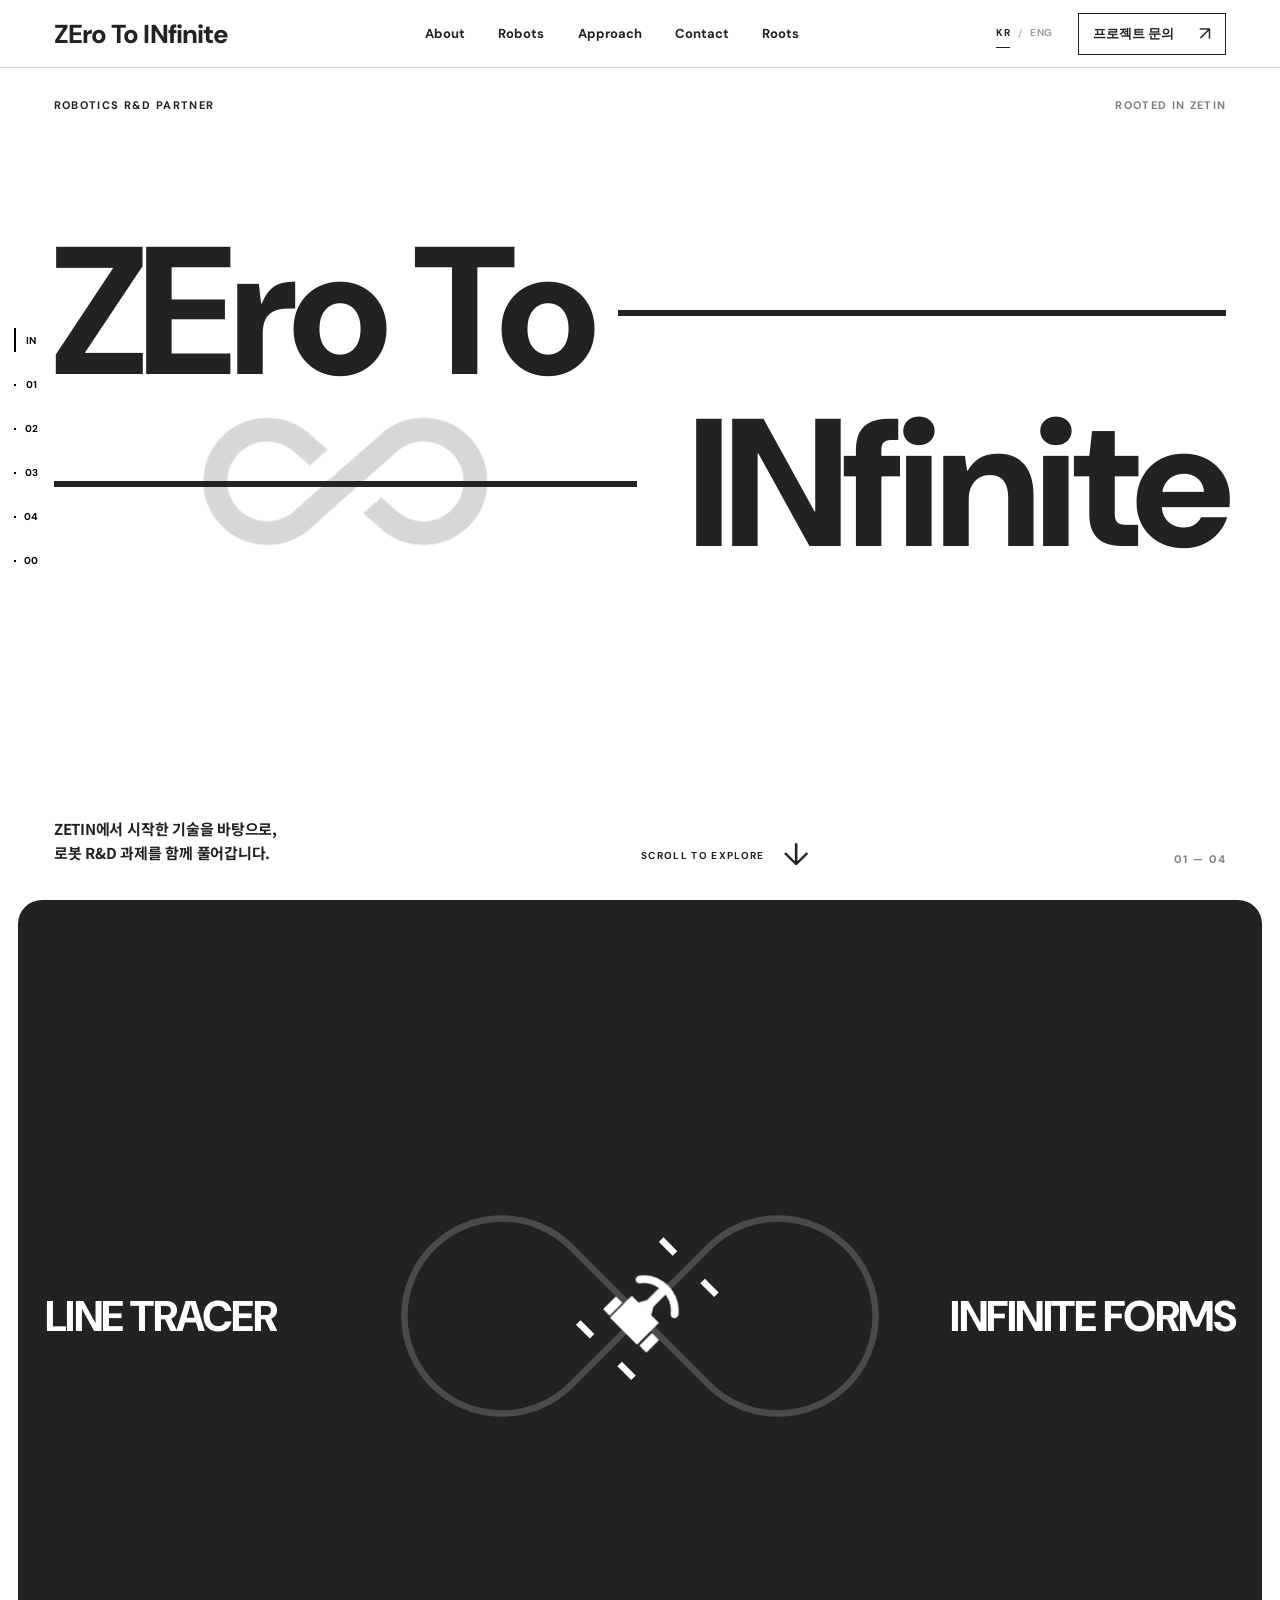
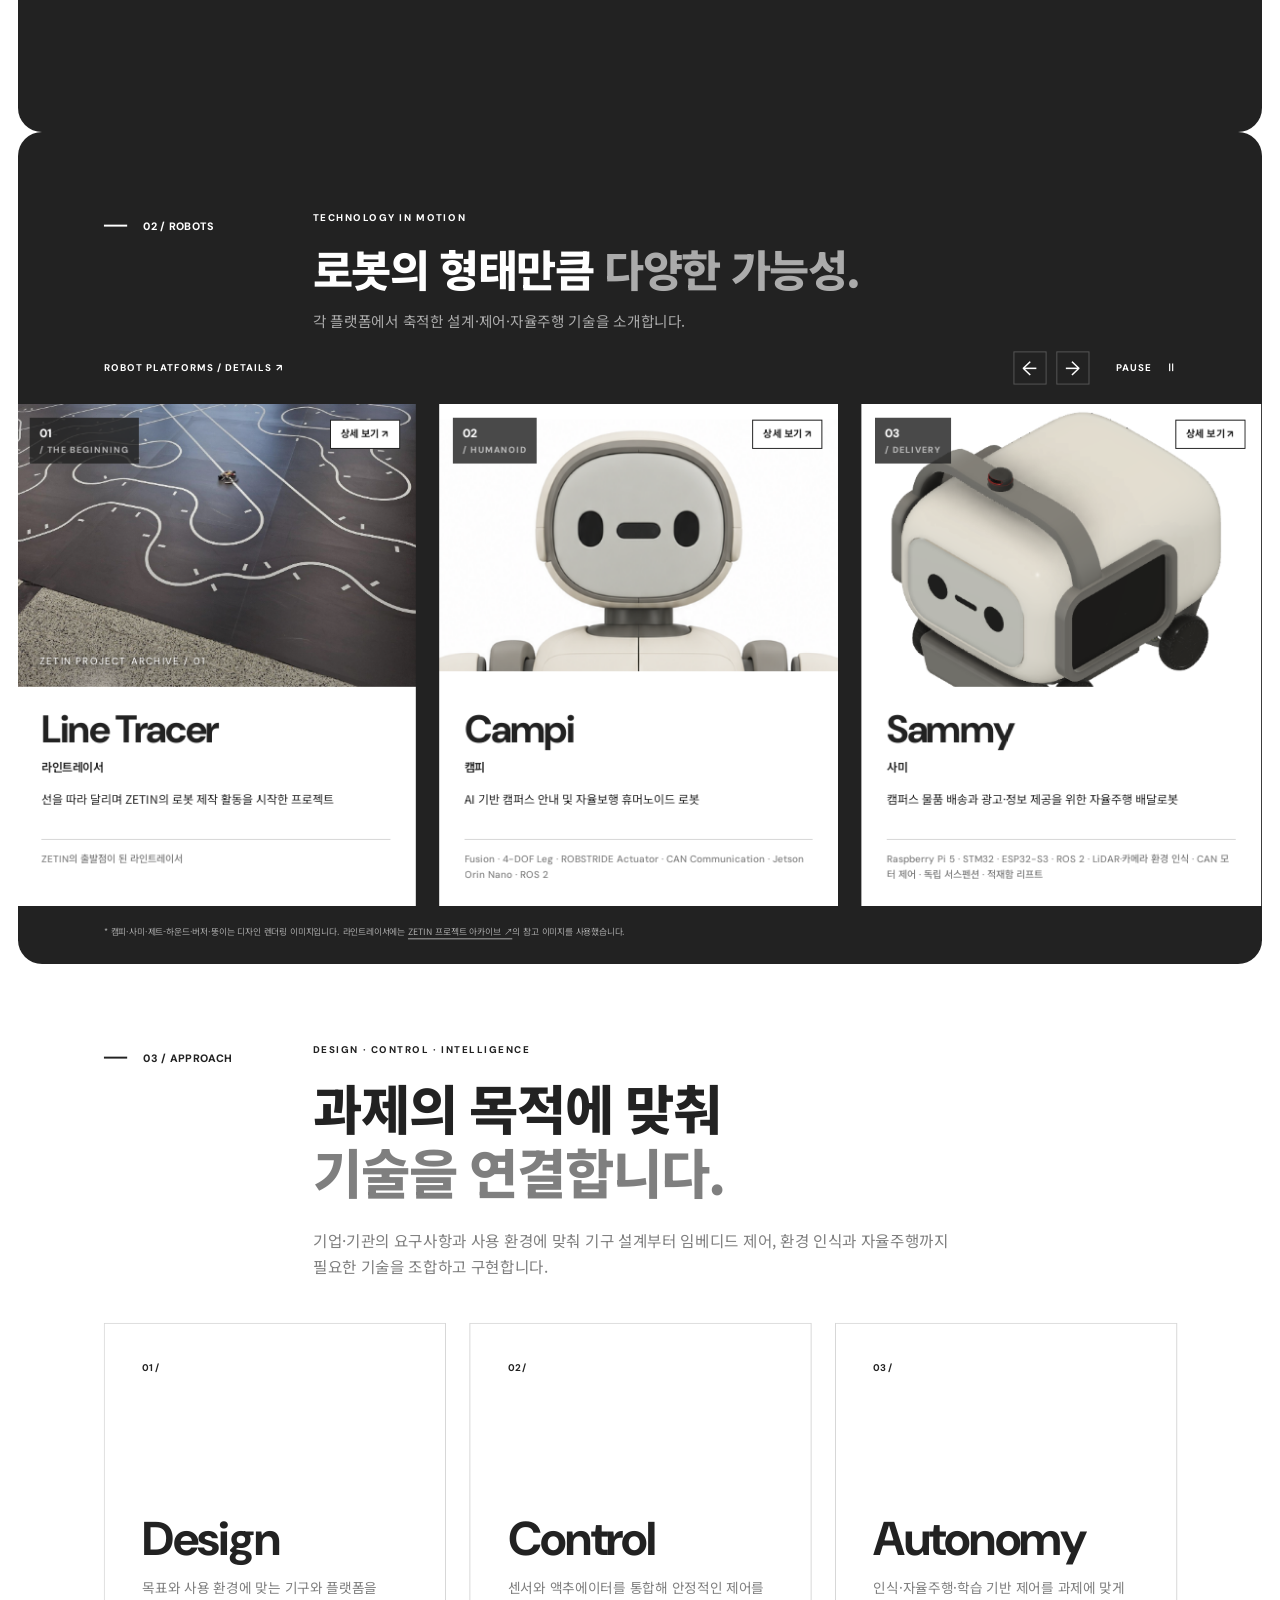
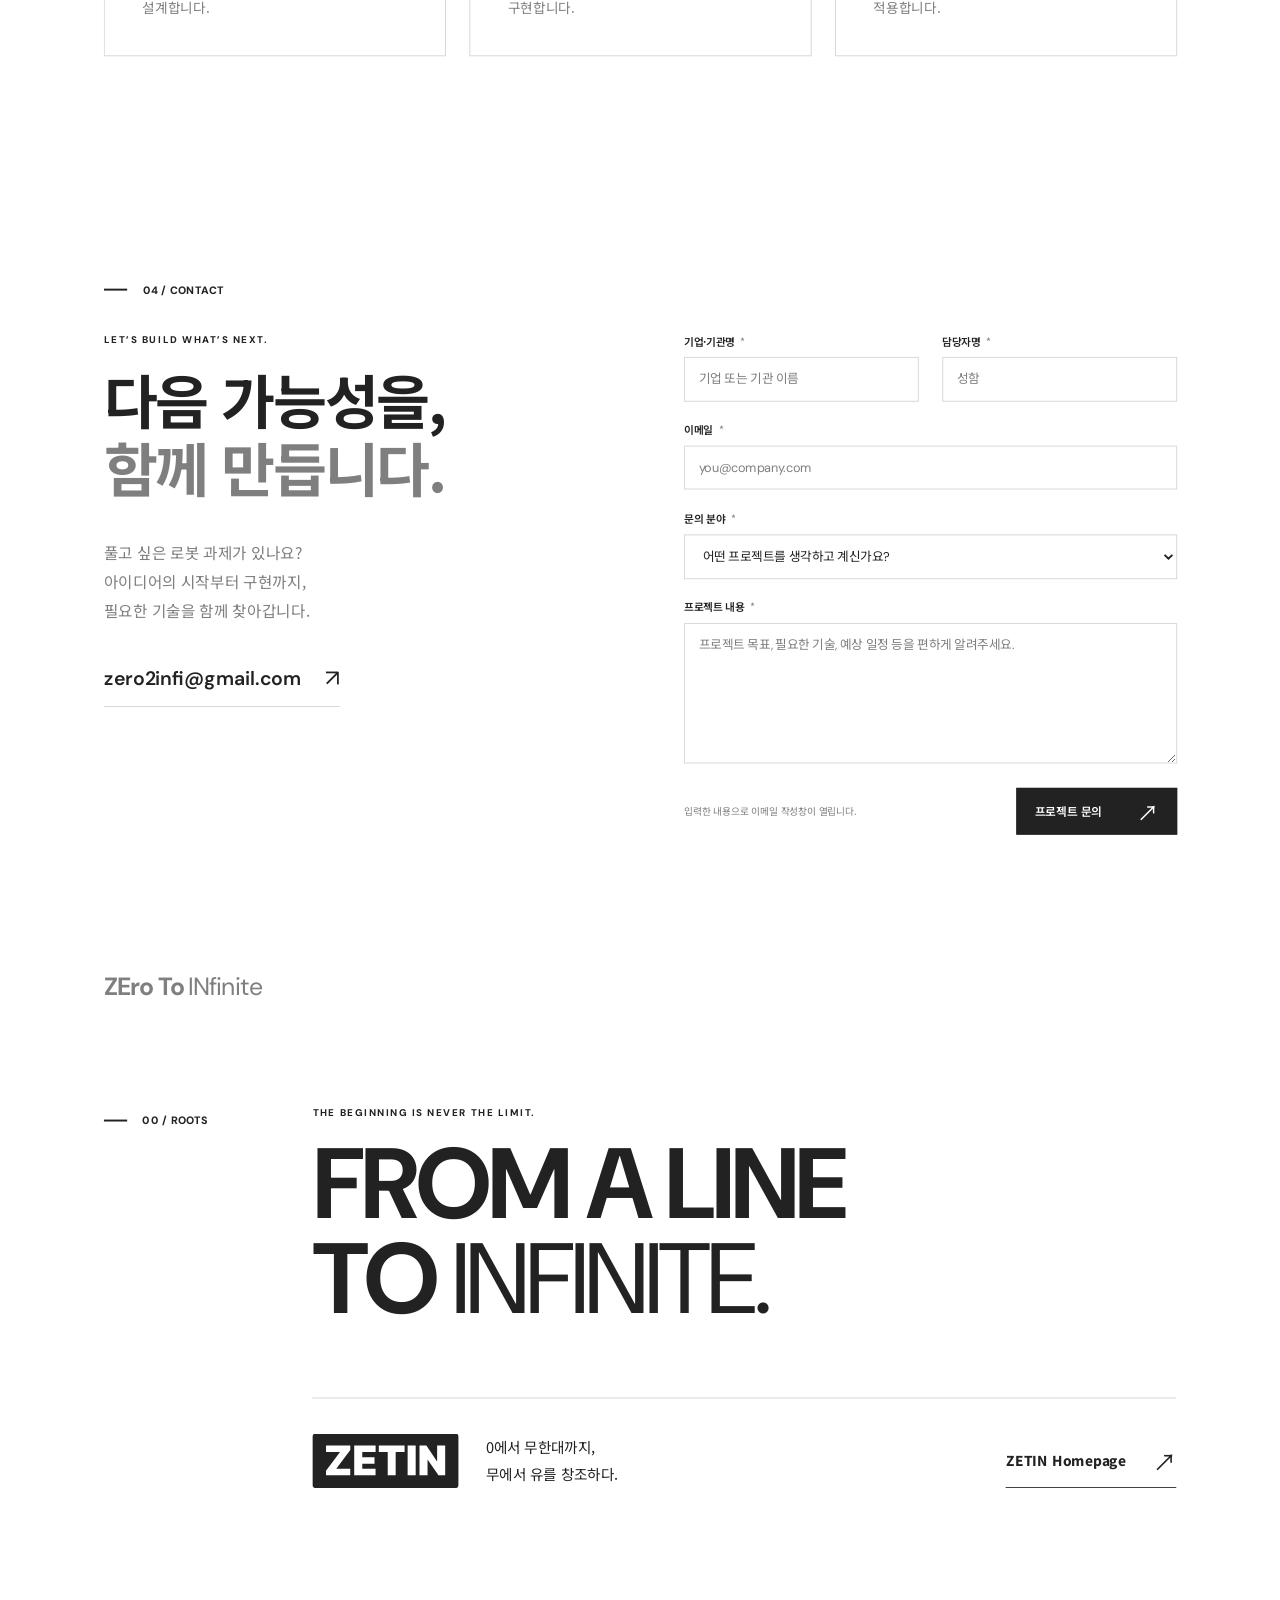
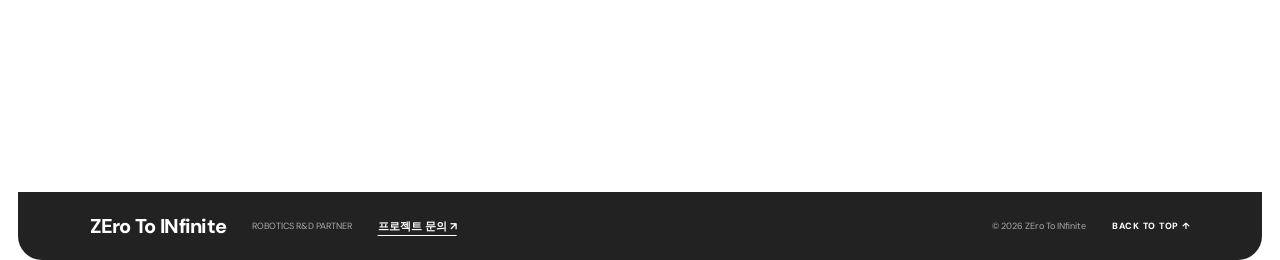
==== index.html @ 43c898b9 "Enlarge robot card portraits and show full shots in details" ====
<!doctype html>
<html lang="ko" class="viewport-deck">
<head>
  <meta charset="utf-8">
  <meta name="viewport" content="width=device-width, initial-scale=1">
  <meta name="theme-color" content="#FFFFFF">
  <meta name="description" content="ZETIN에서 시작한 로봇 R&D 팀 ZEro To INfinite. 다양한 로봇 플랫폼에서 축적한 설계·제어·자율주행 기술로 기업·기관의 프로젝트 과제를 함께 풀어갑니다.">
  <title>ZEro To INfinite — Robotics R&D Partner</title>
  <link rel="preconnect" href="https://fonts.googleapis.com">
  <link rel="preconnect" href="https://fonts.gstatic.com" crossorigin>
  <link href="https://fonts.googleapis.com/css2?family=DM+Sans:wght@400;500;600;700;800&family=Noto+Sans+KR:wght@400;500;600;700;800&display=swap" rel="stylesheet">
  <link rel="stylesheet" href="./styles.css?v=20261026-2">
  <link rel="stylesheet" href="./page-motion.css?v=20261028-1">
  <link rel="alternate" hreflang="ko" href="https://zetin-coop.github.io/">
  <link rel="alternate" hreflang="en" href="https://zetin-coop.github.io/en/">
  <script src="./language.js?v=20261024-5" type="module"></script>
  <script src="./main.js?v=20261028-1" defer></script>
  <script src="./page-motion.js?v=20261026-1" defer></script>
  <script src="./contact.js?v=20261024-5" type="module"></script>
</head>
<body>
  <a class="skip-link" href="#main">본문으로 바로가기</a>
  <header class="site-header">
    <a class="wordmark" href="#top" aria-label="ZEro To INfinite 홈">ZEro To INfinite</a>
    <nav class="desktop-nav" aria-label="주 메뉴">
      <a href="#about">About</a><a href="#robots">Robots</a><a href="#approach">Approach</a><a href="#contact">Contact</a><a href="#club">Roots</a>
    </nav>
    <div class="header-actions"><nav class="language-switch" aria-label="언어 선택"><a href="/?lang=ko" data-language="ko" lang="ko" aria-label="한국어" aria-current="page">KR</a><span aria-hidden="true">/</span><a href="/en/" data-language="en" lang="en" aria-label="English">ENG</a></nav><a class="header-link" href="#contact">프로젝트 문의 <span aria-hidden="true">↗</span></a><button class="menu-button" type="button" aria-label="메뉴 열기" aria-expanded="false" aria-controls="mobile-nav"><span></span><span></span></button></div>
    <nav class="mobile-nav" id="mobile-nav" aria-label="모바일 메뉴" hidden>
      <a href="#about">About</a><a href="#robots">Robots</a><a href="#approach">Approach</a><a href="#contact">Contact</a><a href="#club">Roots</a>
    </nav>
  </header>

  <nav class="section-index" aria-label="페이지 섹션">
    <a href="#top" aria-label="첫 화면" aria-current="location"><span>IN</span><span class="section-index-label">INTRO</span></a>
    <a href="#about" aria-label="01 소개"><span>01</span><span class="section-index-label">ABOUT</span></a>
    <a href="#robots" aria-label="02 로봇"><span>02</span><span class="section-index-label">ROBOTS</span></a>
    <a href="#approach" aria-label="03 기술"><span>03</span><span class="section-index-label">APPROACH</span></a>
    <a href="#contact" aria-label="04 Contact"><span>04</span><span class="section-index-label">CONTACT</span></a>
    <a href="#club" aria-label="00 Roots"><span>00</span><span class="section-index-label">ROOTS</span></a>
  </nav>

  <main id="main"><span id="top" class="top-anchor" aria-hidden="true"></span>
    <section class="hero" aria-labelledby="hero-title">
      <div class="hero-topline"><span>ROBOTICS R&amp;D PARTNER</span><span>ROOTED IN ZETIN</span></div>
      <div class="hero-center">
        <h1 id="hero-title" aria-label="ZEro To INfinite"><span><span>ZEro To</span><span class="hero-rule hero-rule-top" aria-hidden="true"><img class="hero-line-tracer" src="./assets/line-tracer-top.png" alt="" width="800" height="800"></span></span><span><span class="hero-rule hero-rule-bottom" aria-hidden="true"><img class="hero-infinity" src="./assets/infinite.png" alt="" width="512" height="512"><span class="hero-tracer-entry"><img class="hero-line-tracer hero-line-tracer-return" src="./assets/line-tracer-top.png" alt="" width="800" height="800"></span></span><span>INfinite</span></span></h1>
      </div>
      <div class="hero-bottom"><p>ZETIN에서 시작한 기술을 바탕으로,<br class="desktop-break"> 로봇 R&amp;D 과제를 함께 풀어갑니다.</p><a href="#about" aria-label="소개로 이동">SCROLL TO EXPLORE <span aria-hidden="true">↓</span></a><span>01 — 04</span></div>
    </section>

    <section class="about section-pad" id="about" aria-labelledby="about-title"><div class="panel-content">
      <div class="section-grid"><div class="section-label"><span class="marker"></span> 01 / ABOUT</div><div class="section-content"><p class="section-overline">FROM THE FIRST LINE</p><h2 id="about-title">한 줄을 따라 달리던 시작이<br class="desktop-break"> <span>다양한 과제의 해법으로.</span></h2><div class="about-copy"><p><strong>ZEro To INfinite</strong>는 서울시립대학교 로봇 연구회 ZETIN에서 출발했습니다. 라인트레이서에서 쌓은 제작 경험을 바탕으로 다양한 로봇 플랫폼의 설계와 제어 기술을 확장해 왔습니다.</p><p>휴머노이드, 배달로봇, 사족보행 로봇, 드론, 재난 로봇을 개발하며 축적한 기술을 기업·기관의 목적에 맞는 R&amp;D 프로젝트에 연결합니다.</p></div></div></div>
      <div class="origin-band" role="img" aria-label="LINE TRACER와 INFINITE FORMS 사이에 무한대 모양의 흰 주행선이 있고, 흰 라인트레이서가 출발·도착 마커 사이에서 잠시 멈췄다가 다시 앞으로 주행합니다"><div class="origin-band-head"><span>LINE TRACER</span><span>INFINITE FORMS</span></div><svg class="origin-course" viewBox="0 0 1200 205" preserveAspectRatio="xMidYMid meet" aria-hidden="true"><path id="origin-course-path" class="origin-course-line" d="M 574.5 98 L 612.43 60.07 A 60 60 0 1 1 612.43 144.93 L 527.57 60.07 A 60 60 0 1 0 527.57 144.93 L 574.5 98 Z"/><g class="origin-end-marks"><path transform="translate(549 123.5) rotate(-45)" d="M 0 -24 V -12 M 0 12 V 24"/><path transform="translate(600 72.5) rotate(-45)" d="M 0 -24 V -12 M 0 12 V 24"/></g></svg><svg class="origin-tracer" viewBox="0 0 800 800" aria-hidden="true"><defs><filter id="origin-tracer-white" color-interpolation-filters="sRGB"><feColorMatrix type="matrix" values="0 0 0 0 1  0 0 0 0 1  0 0 0 0 1  -0.2456 -0.826 -0.0834 0 1.155" result="white-silhouette"/><feComposite in="white-silhouette" in2="SourceAlpha" operator="in"/></filter></defs><image href="./assets/line-tracer-top.png" width="800" height="800" filter="url(#origin-tracer-white)"/></svg></div>
    </div></section>

    <section class="robots section-pad" id="robots" aria-labelledby="robots-title"><div class="panel-content">
      <div class="section-grid robots-intro"><div class="section-label"><span class="marker"></span> 02 / ROBOTS</div><div class="section-content"><p class="section-overline">TECHNOLOGY IN MOTION</p><h2 id="robots-title">로봇의 형태만큼 <span>다양한 가능성.</span></h2><p class="robots-lead">각 플랫폼에서 축적한 설계·제어·자율주행 기술을 소개합니다.</p></div></div>
      <div class="marquee-toolbar"><span>ROBOT PLATFORMS</span><button type="button" class="marquee-toggle" aria-controls="robot-list" aria-label="로봇 자동 흐름 일시정지"><span data-marquee-label>PAUSE</span><span data-marquee-icon aria-hidden="true">Ⅱ</span></button></div>
      <div class="robot-list robot-marquee" id="robot-list" role="region" aria-label="로봇 프로젝트, 자동으로 흐르는 갤러리">
        <article class="robot-row origin-project" aria-labelledby="line-tracer-title">
          <div class="robot-number">01 <span>/ THE BEGINNING</span></div>
          <div class="robot-visual"><img src="./assets/projects/line-tracer.jpg" alt="ZETIN 라인트레이서 프로젝트의 주행 트랙" width="1280" height="960" loading="lazy"><span>ZETIN PROJECT ARCHIVE / 01</span></div>
          <div class="robot-details"><div class="robot-name"><h3 id="line-tracer-title">Line Tracer <small>라인트레이서</small></h3><span>↗</span></div><p class="robot-description">선을 따라 달리며 ZETIN의 로봇 제작 활동을 시작한 프로젝트</p><div class="robot-meta"><div><h4>BEGINNING</h4><p>ZETIN의 출발점이 된 라인트레이서</p></div><div><h4>THEN TO NOW</h4><p>휴머노이드·배달·사족보행·드론·재난 로봇으로 이어진 탐구</p></div></div></div>
        </article>
        <article class="robot-row" aria-labelledby="campi-title">
          <div class="robot-number">02 <span>/ HUMANOID</span></div>
          <div class="robot-visual robot-render"><svg class="robot-render-crop robot-render-face" viewBox="0 0 540 340" data-detail-window="0 0 916 1716" preserveAspectRatio="xMidYMid meet" role="img" aria-label="캠피 휴머노이드 로봇의 디자인 이미지"><svg class="robot-render-window" width="540" height="340" viewBox="180 40 540 340" overflow="hidden"><image href="./assets/projects/campi-render.png" width="916" height="1716"/></svg></svg></div>
          <div class="robot-details"><div class="robot-name"><h3 id="campi-title">Campi <small>캠피</small></h3><span>↗</span></div><p class="robot-description">AI 기반 캠퍼스 안내 및 자율보행 휴머노이드 로봇</p><div class="robot-meta"><div><h4>TECHNOLOGY</h4><p>Fusion · 4-DOF Leg · ROBSTRIDE Actuator · CAN Communication · Jetson Orin Nano · ROS 2</p></div><div><h4>NEXT DIRECTION</h4><p>강화학습 기반 이족보행·균형 제어, AI 음성 안내, 장애물 회피와 캠퍼스 자율주행 기능 구현</p></div></div></div>
        </article>
        <article class="robot-row" aria-labelledby="sammy-title">
          <div class="robot-number">03 <span>/ DELIVERY</span></div>
          <div class="robot-visual robot-render"><svg class="robot-render-crop" viewBox="0 0 540 410" data-detail-window="660 65 580 600" preserveAspectRatio="xMidYMid meet" role="img" aria-label="사미 배달로봇의 디자인 이미지"><svg class="robot-render-window" width="540" height="410" viewBox="680 100 540 410" overflow="hidden"><image href="./assets/projects/sammy-render.png" width="1920" height="782"/></svg></svg></div>
          <div class="robot-details"><div class="robot-name"><h3 id="sammy-title">Sammy <small>사미</small></h3><span>↗</span></div><p class="robot-description">캠퍼스 물품 배송과 광고·정보 제공을 위한 자율주행 배달로봇</p><div class="robot-meta"><div><h4>TECHNOLOGY</h4><p>Raspberry Pi 5 · STM32 · ESP32-S3 · ROS 2 · LiDAR·카메라 환경 인식 · CAN 모터 제어 · 독립 서스펜션 · 적재함 리프트</p></div><div><h4>NEXT DIRECTION</h4><p>자율주행·장애물 회피 고도화, 스테이션 연계 물품 수령·배송 자동화, 교체형 적재함을 활용한 다양한 배송 서비스 구현</p></div></div></div>
        </article>
        <article class="robot-row" aria-labelledby="hound-title">
          <div class="robot-number">04 <span>/ QUADRUPED</span></div>
          <div class="robot-visual robot-render"><svg class="robot-render-crop" viewBox="0 0 1100 600" data-detail-window="0 0 1792 877" preserveAspectRatio="xMidYMid meet" role="img" aria-label="Z-HOUND 사족보행 로봇의 디자인 이미지"><svg class="robot-render-window" width="1100" height="600" viewBox="320 40 1100 600" overflow="hidden"><image href="./assets/projects/z-hound-cutout.png" width="1792" height="877"/></svg></svg></div>
          <div class="robot-details"><div class="robot-name"><h3 id="hound-title">Z-HOUND <small>제트-하운드</small></h3><span>↗</span></div><p class="robot-description">4족보행 로봇 플랫폼</p><div class="robot-meta"><div><h4>TECHNOLOGY</h4><p>RL · WBC</p></div><div><h4>NEXT DIRECTION</h4><p>플랫폼을 통한 확장성 연구</p></div></div></div>
        </article>
        <article class="robot-row" aria-labelledby="buzzer-title">
          <div class="robot-number">05 <span>/ QUADCOPTER</span></div>
          <div class="robot-visual robot-render"><svg class="robot-render-crop" viewBox="0 0 560 360" data-detail-window="0 0 1086 724" preserveAspectRatio="xMidYMid meet" role="img" aria-label="버저 쿼드콥터의 왼쪽 디자인 이미지"><svg class="robot-render-window" width="560" height="360" viewBox="280 160 560 360" overflow="hidden"><image href="./assets/projects/buzzer-render.png" width="2172" height="724"/></svg></svg></div>
          <div class="robot-details"><div class="robot-name"><h3 id="buzzer-title">Buzzer <small>버저</small></h3><span>↗</span></div><p class="robot-description">쿼드콥터 기반 다목적 드론 플랫폼</p><div class="robot-meta"><div><h4>TECHNOLOGY</h4><p>ESP32-S3 · Cascade PID · Sensor Fusion (Dual IMU + Magnetometer) · WiFi UDP Python Teleop</p></div><div><h4>NEXT DIRECTION</h4><p>카메라·물류·군집비행 등 다양한 활용 가능성 탐색 및 적용</p></div></div></div>
        </article>
        <article class="robot-row" aria-labelledby="ddung-title">
          <div class="robot-number">06 <span>/ DISASTER RESPONSE</span></div>
          <div class="robot-visual robot-render"><svg class="robot-render-crop" viewBox="0 0 760 510" data-detail-window="0 0 1114 942" preserveAspectRatio="xMidYMid meet" role="img" aria-label="뚱이 재난 대응 로봇의 디자인 이미지"><svg class="robot-render-window" width="760" height="510" viewBox="200 0 760 510" overflow="hidden"><image href="./assets/projects/ddungi-render.png" width="1114" height="942"/></svg></svg></div>
          <div class="robot-details"><div class="robot-name"><h3 id="ddung-title">DDUNGI <small>뚱이</small></h3><span>↗</span></div><p class="robot-description">험지주행에 특화된 6WD 4WS 재난 로봇</p><div class="robot-meta"><div><h4>TECHNOLOGY</h4><p>Rocker-Bogie 서스펜션 · Ackermann 4WS · Jetson Orin Nano · ROS 2 · CAN · Sensor Fusion · Ball-lock Tool Changer · 도구별 FSM 제어</p></div><div><h4>NEXT DIRECTION</h4><p>험지 주행 안정성·내구성 개선, 환경 인식 기반 자율주행·장애물 회피 구현, 교체형 작업 도구 확장을 통한 다양한 재난 대응 임무 수행</p></div></div></div>
        </article>
      </div>
      <p class="visual-note">* 캠피·사미·제트-하운드·버저·뚱이는 디자인 렌더링 이미지입니다. 라인트레이서에는 <a href="https://projects.zetin.uos.ac.kr/projects" target="_blank" rel="noopener noreferrer">ZETIN 프로젝트 아카이브 ↗</a>의 참고 이미지를 사용했습니다.</p>
    </div></section>

    <section class="approach section-pad" id="approach" aria-labelledby="approach-title"><div class="panel-content">
      <div class="section-grid"><div class="section-label"><span class="marker"></span> 03 / APPROACH</div><div class="section-content"><p class="section-overline">DESIGN · CONTROL · INTELLIGENCE</p><h2 id="approach-title">과제의 목적에 맞춰<br class="desktop-break"> <span>기술을 연결합니다.</span></h2><p class="approach-lead">기업·기관의 요구사항과 사용 환경에 맞춰 기구 설계부터 임베디드 제어, 환경 인식과 자율주행까지 필요한 기술을 조합하고 구현합니다.</p></div></div>
      <div class="approach-grid"><article tabindex="0" aria-labelledby="design-title"><span>01 /</span><h3 id="design-title">Design</h3><p>목표와 사용 환경에 맞는 기구와 플랫폼을 설계합니다.</p></article><article tabindex="0" aria-labelledby="control-title"><span>02 /</span><h3 id="control-title">Control</h3><p>센서와 액추에이터를 통합해 안정적인 제어를 구현합니다.</p></article><article tabindex="0" aria-labelledby="autonomy-title"><span>03 /</span><h3 id="autonomy-title">Autonomy</h3><p>인식·자율주행·학습 기반 제어를 과제에 맞게 적용합니다.</p></article></div>
    </div></section>

    <section class="contact section-pad" id="contact" aria-labelledby="contact-title"><div class="panel-content">
      <div class="section-label"><span class="marker"></span> 04 / CONTACT</div>
      <div class="contact-layout">
        <div class="contact-intro"><p class="section-overline">LET’S BUILD WHAT’S NEXT.</p><h2 id="contact-title">다음 가능성을,<br><span>함께 만듭니다.</span></h2><p class="contact-copy">풀고 싶은 로봇 과제가 있나요?<br>아이디어의 시작부터 구현까지,<br class="contact-desktop-break"> 필요한 기술을 함께 찾아갑니다.</p><a class="contact-email" href="mailto:zero2infi@gmail.com">zero2infi@gmail.com <span aria-hidden="true">↗</span></a><span class="contact-signature" aria-hidden="true">ZEro To <span>INfinite</span></span></div>
        <form class="inquiry-form" id="inquiry-form">
          <div class="inquiry-fields"><label>기업·기관명 <span>*</span><input name="company" autocomplete="organization" placeholder="기업 또는 기관 이름" required maxlength="100"></label><label>담당자명 <span>*</span><input name="name" autocomplete="name" placeholder="성함" required maxlength="60"></label></div>
          <label>이메일 <span>*</span><input type="email" name="email" autocomplete="email" placeholder="you@company.com" required maxlength="254"></label>
          <label>문의 분야 <span>*</span><select name="type" required><option value="" disabled selected>어떤 프로젝트를 생각하고 계신가요?</option><option>통합 R&amp;D 프로젝트</option><option>기구·플랫폼 설계</option><option>임베디드·로봇 제어</option><option>자율주행·환경 인식</option><option>기술 협업 및 기타 문의</option></select></label>
          <label>프로젝트 내용 <span>*</span><textarea name="message" placeholder="프로젝트 목표, 필요한 기술, 예상 일정 등을 편하게 알려주세요." required maxlength="4000" rows="4"></textarea></label>
          <div class="inquiry-submit"><p id="inquiry-help">입력한 내용으로 이메일 작성창이 열립니다.</p><button type="submit" aria-describedby="inquiry-help">프로젝트 문의 <span aria-hidden="true">↗</span></button></div>
          <p class="inquiry-status" role="status" aria-live="polite"></p>
        </form>
      </div>
    </div></section>

    <section class="club" id="club" aria-labelledby="club-title"><div class="panel-content"><div class="club-inner"><div class="section-label"><span class="marker"></span> 00 / ROOTS</div><div><p>THE BEGINNING IS NEVER THE LIMIT.</p><h2 id="club-title">FROM A LINE<br>TO <span>INFINITE.</span></h2><div class="club-bottom"><div class="club-affiliation"><img src="./assets/ZETIN_logo.svg" alt="ZETIN 동아리 공식 로고" width="172" height="64"><p>0에서 무한대까지,<br>무에서 유를 창조하다.</p></div><a href="https://zetin.uos.ac.kr/" target="_blank" rel="noopener noreferrer">ZETIN Homepage <span aria-hidden="true">↗</span></a></div></div></div></div>  <footer class="site-footer" role="contentinfo"><a class="wordmark" href="#top" aria-label="ZEro To INfinite 홈">ZEro To INfinite</a><span>ROBOTICS R&amp;D PARTNER</span><a class="footer-email" href="#contact">프로젝트 문의 ↗</a><small>© 2026 ZEro To INfinite</small><a href="#top">BACK TO TOP ↑</a></footer></section>
  </main>


</body>
</html>
---- styles.css ----
:root{--paper:#FFFFFF;--ink:#222222;--line:rgba(34,34,34,.18);--line-light:rgba(255,255,255,.24);--soft:rgba(34,34,34,.58);--soft-light:rgba(255,255,255,.62);--max:1440px}
*{box-sizing:border-box}
html{scroll-behavior:smooth}
body{margin:0;background:var(--paper);color:var(--ink);font-family:'Noto Sans KR',sans-serif;-webkit-font-smoothing:antialiased}
body.menu-open{overflow:hidden}
img,svg{display:block;max-width:100%}
a{color:inherit;text-decoration:none}
button{font:inherit}
h1,h2,h3,h4,p{margin-top:0}
::selection{background:var(--ink);color:var(--paper)}
.skip-link{position:fixed;left:16px;top:-100px;z-index:1000;background:var(--ink);color:var(--paper);padding:12px 18px}.skip-link:focus{top:12px}
.site-header{position:absolute;top:0;left:0;right:0;z-index:80;height:82px;padding:0 clamp(24px,4.2vw,72px);display:flex;align-items:center;justify-content:space-between;border-bottom:1px solid var(--line);background:var(--paper);transition:height .25s,box-shadow .25s}
.site-header.scrolled{position:fixed;height:68px;box-shadow:0 3px 15px rgba(34,34,34,.06)}
.wordmark{font-family:'DM Sans',sans-serif;font-size:26px;line-height:1;font-weight:800;letter-spacing:-.07em;white-space:nowrap}
.desktop-nav{display:flex;align-items:center;gap:clamp(26px,3.2vw,54px);margin-left:65px}
.desktop-nav a,.header-link{font-family:'DM Sans',sans-serif;font-size:13px;font-weight:700}
.desktop-nav a{position:relative;padding:10px 0}.desktop-nav a:after{content:"";position:absolute;bottom:5px;left:0;width:0;height:1px;background:var(--ink);transition:width .25s}.desktop-nav a:hover:after,.desktop-nav a:focus-visible:after{width:100%}
.header-link{display:flex;align-items:center;gap:25px;border:1px solid var(--ink);padding:11px 14px;transition:background .2s,color .2s}.header-link:hover{background:var(--ink);color:var(--paper)}.header-link span{font-size:19px;line-height:.6;font-weight:400}
.menu-button,.mobile-nav{display:none}
.hero{position:relative;min-height:720px;height:100svh;max-height:1000px;padding:126px clamp(24px,4.2vw,72px) 36px;overflow:hidden;background:var(--paper)}
.hero-topline,.hero-bottom{display:flex;align-items:center;justify-content:space-between;position:relative;z-index:4;font-family:'DM Sans',sans-serif;font-size:11px;font-weight:700;letter-spacing:.12em}
.hero-topline span:last-child{color:var(--soft)}
.hero-center{position:relative;max-width:var(--max);margin:clamp(90px,15vh,160px) auto 0}
.hero h1{display:flex;flex-direction:column;position:relative;z-index:2;width:100%;font-family:'DM Sans',sans-serif;font-size:clamp(96px,14.2vw,205px);line-height:.82;letter-spacing:-.09em;font-weight:800;margin:0;white-space:nowrap}
.hero h1>span{display:flex;align-items:center;gap:clamp(16px,2vw,30px);width:100%}
.hero h1>span>span:not(.hero-rule){flex:none}
.hero h1 .hero-rule{position:relative;display:block;flex:1 1 auto;min-width:0;height:6px}
.hero h1 .hero-rule-top{clip-path:inset(-40px 0)}
.hero h1 .hero-rule:before{content:"";position:absolute;z-index:1;inset:0;background:#222222;transform-origin:left center}
.hero h1 .hero-line-tracer{--tracer-width:52px;position:absolute;z-index:2;left:calc(100% - var(--tracer-width));top:50%;width:var(--tracer-width);max-width:none;height:var(--tracer-width);object-fit:contain;transform:translateY(-50%) rotate(90deg);pointer-events:none}
.hero h1 .hero-line-tracer-return{left:calc(100% - var(--tracer-width))}
.hero h1 .hero-tracer-entry{position:absolute;z-index:2;inset:0;clip-path:inset(-40px -40px -40px 0);pointer-events:none}
.hero h1 .hero-infinity{--infinity-opacity:.16;position:absolute;z-index:0;left:50%;top:calc(50% - .015em);width:1.55em;width:calc(1cap * 512 / 230);max-width:none;height:auto;transform:translate(-50%,-50%);opacity:var(--infinity-opacity);mix-blend-mode:multiply;pointer-events:none}
.hero h1>span:first-child{--entry-x:clamp(-40px,-3vw,-18px)}
.hero h1>span:last-child{--entry-x:clamp(18px,3vw,40px);align-self:flex-end;gap:clamp(30px,4vw,62px);margin-top:clamp(12px,2.5vh,28px)}
.hero h1.is-animated>span>span:not(.hero-rule){opacity:0;transform:translate3d(var(--entry-x),8px,0)}
.hero h1.is-animated>span>.hero-rule:before{transform:scaleX(0)}
.hero h1.is-animated>span:first-child .hero-line-tracer{left:0;opacity:0}
.hero h1.is-animated>span:last-child .hero-line-tracer-return{left:calc(0px - var(--tracer-width) - 4px);opacity:0}
.hero h1.is-animated>span:last-child .hero-infinity{opacity:0}
.hero h1.is-animated.is-visible>span>span:not(.hero-rule){animation:hero-word-enter 1.05s cubic-bezier(.2,.75,.2,1) both}
.hero h1.is-animated.is-visible>span:last-child>span:not(.hero-rule){animation-delay:.16s}
.hero h1.is-animated.is-tracing>span:first-child>.hero-rule:before{animation:hero-track-draw 1.55s cubic-bezier(.55,0,.35,1) .32s both}
.hero h1.is-animated.is-tracing>span:first-child .hero-line-tracer{animation:hero-tracer-run 1.55s cubic-bezier(.55,0,.35,1) .32s both}
.hero h1.is-animated.is-tracing>span:last-child>.hero-rule:before{animation:hero-track-draw 1.55s cubic-bezier(.55,0,.35,1) 1.9s both}
.hero h1.is-animated.is-tracing>span:last-child .hero-line-tracer-return{animation:hero-tracer-return 1.55s cubic-bezier(.55,0,.35,1) 1.9s both}
.hero h1.is-animated.is-tracing>span:last-child .hero-infinity{animation:hero-infinity-reveal .34s ease 2.6s both}
@keyframes hero-word-enter{from{opacity:0;transform:translate3d(var(--entry-x),8px,0)}to{opacity:1;transform:translate3d(0,0,0)}}
@keyframes hero-track-draw{from{transform:scaleX(0)}90%,to{transform:scaleX(1)}}
@keyframes hero-tracer-run{from{left:0;opacity:0}8%{opacity:1}90%{left:calc(100% + 4px);opacity:1}to{left:calc(100% + 4px);opacity:0}}
@keyframes hero-tracer-return{from{left:calc(0px - var(--tracer-width) - 4px);opacity:1}90%{left:calc(100% - var(--tracer-width)/2 - 4px);opacity:1}to{left:calc(100% - var(--tracer-width)/2 - 4px);opacity:0}}
@keyframes hero-infinity-reveal{from{opacity:0}to{opacity:var(--infinity-opacity,.16)}}
.hero-bottom{position:absolute;bottom:34px;left:clamp(24px,4.2vw,72px);right:clamp(24px,4.2vw,72px);align-items:end}
.hero-bottom p{font-family:'Noto Sans KR',sans-serif;font-size:15px;line-height:1.65;font-weight:700;letter-spacing:-.045em;margin:0}
.hero-bottom a{display:flex;align-items:center;gap:18px;font-size:10px}.hero-bottom a span{font-size:31px;font-weight:400;line-height:.7}
.hero-bottom>span{color:var(--soft)}
.section-pad{padding:125px clamp(24px,6.5vw,110px) 135px}
.section-grid{display:grid;grid-template-columns:25% 1fr;gap:20px;max-width:var(--max);margin:0 auto}
.section-label{font-family:'DM Sans',sans-serif;font-size:12px;font-weight:800;letter-spacing:.035em;white-space:nowrap;display:flex;align-items:baseline;gap:16px;padding-top:8px}
.marker{display:inline-block;width:24px;height:2px;background:currentColor;transform:translateY(-3px)}
.section-overline{font-family:'DM Sans',sans-serif;font-size:12px;letter-spacing:.17em;font-weight:800;margin:0 0 24px}
.section-content h2{font-size:clamp(38px,4.25vw,66px);letter-spacing:-.08em;line-height:1.35;font-weight:800;margin:0}.section-content h2 span{color:var(--soft)}
.about-copy{display:grid;grid-template-columns:1fr 1fr;gap:48px;margin:68px 0 0}.about-copy p{font-size:16px;line-height:1.95;letter-spacing:-.03em;color:var(--soft);word-break:keep-all;margin:0}.about-copy strong{color:var(--ink)}
.origin-band{max-width:var(--max);height:205px;margin:110px auto 0;background:var(--ink);color:var(--paper);display:flex;align-items:center;justify-content:space-between;gap:40px;padding:0 clamp(25px,4vw,64px);font-family:'DM Sans',sans-serif;font-size:clamp(30px,4vw,65px);letter-spacing:-.07em;font-weight:800;white-space:nowrap;overflow:hidden}
.origin-rule{flex:1;height:1px;min-width:20px;background:var(--line-light);position:relative}.origin-rule i{position:absolute;right:0;top:-6px;width:12px;height:12px;border-top:1px solid var(--paper);border-right:1px solid var(--paper);transform:rotate(45deg)}
.robots{background:var(--ink);color:var(--paper);padding-bottom:95px}.robots .section-content h2 span{color:var(--soft-light)}.robots-lead{margin:36px 0 0;font-size:17px;color:var(--soft-light);line-height:1.7}
.robot-list{max-width:var(--max);margin:105px auto 0;border-top:1px solid var(--line-light)}
.robot-row{display:grid;grid-template-columns:15% 24% 1fr;gap:26px;min-height:375px;padding:45px 0;border-bottom:1px solid var(--line-light)}
.robot-number{font-family:'DM Sans',sans-serif;font-size:16px;font-weight:800;line-height:1.35;white-space:nowrap}.robot-number span{display:block;margin-top:9px;font-size:10px;letter-spacing:.11em;color:var(--soft-light)}
.robot-visual{align-self:center;height:265px;border:1px solid var(--line-light);display:flex;align-items:center;justify-content:center;position:relative;overflow:hidden}.robot-visual:before,.robot-visual:after{content:"";position:absolute;border:1px solid rgba(255,255,255,.09);border-radius:50%;width:210px;height:210px;left:50%;top:50%;transform:translate(-50%,-50%)}.robot-visual:after{width:315px;height:315px}.robot-visual svg{width:88%;height:85%;fill:none;stroke:var(--paper);stroke-width:2.7;stroke-linecap:round;stroke-linejoin:round;z-index:1}.robot-visual svg .fine{stroke-width:1;opacity:.44}.robot-visual>span{position:absolute;bottom:12px;left:13px;font-family:'DM Sans',sans-serif;font-size:9px;letter-spacing:.12em;color:var(--soft-light);z-index:2}
.robot-details{display:flex;flex-direction:column;justify-content:center}.robot-name{display:flex;justify-content:space-between;align-items:start;gap:20px}.robot-name h3{font-family:'DM Sans','Noto Sans KR',sans-serif;font-size:clamp(48px,5.5vw,82px);line-height:1;letter-spacing:-.08em;margin:0 0 17px}.robot-name h3 small{font-family:'Noto Sans KR',sans-serif;font-size:17px;font-weight:500;letter-spacing:-.04em;margin-left:15px;vertical-align:middle}.robot-name>span{font-family:'DM Sans',sans-serif;font-size:25px;font-weight:400;opacity:.7}.robot-description{font-size:16px;line-height:1.6;margin:0 0 43px;word-break:keep-all}.robot-meta{border-top:1px solid var(--line-light);padding-top:19px;display:grid;grid-template-columns:1.12fr .88fr;gap:36px}.robot-meta h4{font-family:'DM Sans',sans-serif;font-size:10px;letter-spacing:.16em;font-weight:800;margin:0 0 9px}.robot-meta p{font-size:12px;line-height:1.75;color:var(--soft-light);word-break:keep-all;margin:0}.visual-note{max-width:var(--max);margin:32px auto 0;text-align:right;font-size:11px;line-height:1.6;color:var(--soft-light)}
.approach .section-content h2 span{color:var(--soft)}.approach-lead{font-size:17px;line-height:1.85;max-width:550px;margin:38px 0 0;color:var(--soft);word-break:keep-all}
.approach-grid{max-width:var(--max);margin:105px auto 0;border-top:1px solid var(--line);border-left:1px solid var(--line);display:grid;grid-template-columns:repeat(3,1fr)}.approach-grid article{min-height:360px;padding:30px 35px;border-right:1px solid var(--line);border-bottom:1px solid var(--line);display:flex;flex-direction:column}.approach-grid article span{font-family:'DM Sans',sans-serif;font-size:12px;font-weight:700}.approach-grid h3{font-family:'DM Sans',sans-serif;font-size:clamp(40px,4vw,62px);line-height:1;letter-spacing:-.07em;margin:auto 0 26px}.approach-grid p{font-size:14px;line-height:1.7;max-width:260px;margin:0;word-break:keep-all;color:var(--soft)}
.club{padding:125px clamp(24px,6.5vw,110px) 125px;border-top:1px solid var(--line)}.club-inner{max-width:var(--max);margin:0 auto;display:grid;grid-template-columns:25% 1fr;gap:20px}.club-inner>div:nth-child(2)>p{font-family:'DM Sans',sans-serif;font-size:12px;font-weight:800;letter-spacing:.17em;margin:0 0 35px}.club h2{font-family:'DM Sans',sans-serif;font-size:clamp(75px,9vw,140px);line-height:.9;letter-spacing:-.09em;margin:0 0 95px}.club h2 span{font-weight:400}.club-bottom{border-top:1px solid var(--line);padding-top:30px;display:flex;align-items:end;justify-content:space-between;gap:30px}.club-bottom p{font-size:15px;line-height:1.85;letter-spacing:-.04em;margin:0}.club-bottom a{display:flex;align-items:center;gap:28px;font-size:14px;font-weight:800;border-bottom:1px solid var(--ink);padding:10px 0;white-space:nowrap}.club-bottom a span{font-size:24px;font-weight:400}.club-bottom a:hover{gap:38px}
.site-footer{min-height:110px;background:var(--ink);color:var(--paper);padding:25px clamp(24px,6.5vw,110px);display:flex;align-items:center;gap:40px;font-family:'DM Sans',sans-serif}.site-footer .wordmark{font-size:25px}.site-footer>span{font-size:12px;color:var(--soft-light)}.site-footer small{margin-left:auto;color:var(--soft-light);font-size:11px}.site-footer>a:last-child{font-size:10px;font-weight:800;letter-spacing:.08em;white-space:nowrap}
@media(max-width:1080px){.robot-row{grid-template-columns:13% 28% 1fr;gap:20px}.robot-meta{grid-template-columns:1fr;gap:14px}.robot-description{margin-bottom:25px}.robot-name h3{font-size:58px}.hero-symbol{right:-6vw}.approach-grid article{min-height:300px}}
@media(max-width:760px){.site-header,.site-header.scrolled{height:68px;padding:0 22px}.wordmark{font-size:25px}.desktop-nav,.header-link{display:none}.menu-button{display:flex;width:42px;height:42px;flex-direction:column;align-items:center;justify-content:center;gap:6px;border:1px solid var(--ink);background:var(--paper);cursor:pointer}.menu-button span{width:18px;height:1px;background:var(--ink);transition:transform .2s}.menu-button[aria-expanded=true] span:first-child{transform:translateY(3.5px) rotate(45deg)}.menu-button[aria-expanded=true] span:last-child{transform:translateY(-3.5px) rotate(-45deg)}.mobile-nav:not([hidden]){display:flex;position:fixed;top:68px;left:0;right:0;bottom:0;z-index:79;background:var(--paper);padding:55px 24px;flex-direction:column;gap:30px}.mobile-nav a{font-family:'DM Sans',sans-serif;font-size:32px;font-weight:700;letter-spacing:-.06em}.hero{min-height:690px;height:790px;padding:105px 24px 26px}.hero-topline{font-size:9px}.hero-topline span:last-child{display:none}.hero-center{margin-top:110px}.hero-kicker{font-size:11px}.hero h1{font-size:clamp(58px,13vw,98px)}.hero-symbol{width:90vw;right:-23vw;top:115%;transform:translateY(-43%) rotate(-16deg)}.hero-bottom{left:24px;right:24px;bottom:25px}.hero-bottom p{font-size:13px}.hero-bottom a{font-size:8px;gap:6px}.hero-bottom a span{font-size:24px}.hero-bottom>span{display:none}.section-pad{padding:82px 24px 90px}.section-grid,.club-inner{display:block}.section-label{font-size:11px;margin-bottom:55px}.section-content h2{font-size:clamp(34px,8vw,58px)}.section-overline{font-size:10px;margin-bottom:18px}.about-copy{grid-template-columns:1fr;gap:18px;margin-top:37px}.about-copy p{font-size:14px}.origin-band{height:130px;margin-top:70px;padding:0 20px;gap:20px;font-size:clamp(20px,5vw,38px)}.origin-rule{min-width:18px}.robots-lead{font-size:14px;margin-top:25px}.robot-list{margin-top:65px}.robot-row{display:block;min-height:0;padding:34px 0 42px}.robot-number{font-size:14px;margin-bottom:22px}.robot-number span{display:inline;margin:0 0 0 10px;font-size:9px}.robot-visual{height:200px;margin-bottom:27px}.robot-visual svg{width:72%;height:93%}.robot-name h3{font-size:clamp(44px,12vw,68px);margin-bottom:14px}.robot-name h3 small{font-size:13px;margin-left:9px}.robot-description{font-size:14px;margin-bottom:28px}.robot-meta{display:grid;grid-template-columns:1fr;gap:18px}.robot-meta p{font-size:12px}.visual-note{text-align:left;font-size:10px}.approach-lead{font-size:14px}.approach-grid{margin-top:65px;grid-template-columns:1fr}.approach-grid article{min-height:200px;padding:25px}.approach-grid h3{font-size:47px;margin:auto 0 18px}.approach-grid p{font-size:13px}.club{padding:82px 24px 90px}.club h2{font-size:clamp(59px,12vw,92px);margin-bottom:70px}.club-inner>div:nth-child(2)>p{font-size:10px}.club-bottom{display:block}.club-bottom p{font-size:13px}.club-bottom a{width:max-content;margin-top:25px;font-size:12px}.site-footer{padding:30px 24px;gap:15px;flex-wrap:wrap}.site-footer small{order:4;width:100%;margin:5px 0 0}.site-footer>a:last-child{margin-left:auto}}
@media(max-width:420px){.hero h1{font-size:13vw}.hero-center{margin-top:105px}.hero-symbol{width:103vw;right:-29vw;top:122%}.hero-bottom a{font-size:0}.hero-bottom a span{font-size:28px}.origin-band{font-size:5vw}.club h2{font-size:11.8vw}}
@media(prefers-reduced-motion:reduce){html{scroll-behavior:auto}*,*:before,*:after{transition-duration:.01ms!important;animation-duration:.01ms!important}}
@media(max-width:760px){.hero-symbol{width:82vw;right:-8vw;top:120%}}
.club-affiliation{display:flex;align-items:center;gap:22px;min-width:0}
.club-affiliation img{display:block;width:136px;height:auto;flex:none}
.club-affiliation p{max-width:430px}
@media(max-width:1080px){.club-bottom{align-items:flex-start;flex-direction:column}.club-bottom a{margin-top:8px}}
@media(max-width:760px){.club-affiliation{align-items:flex-start;flex-direction:column;gap:18px}.club-affiliation img{width:136px}.club-bottom a{margin-top:25px}}
@media(max-width:760px){.origin-project .robot-name h3 small{display:block;margin:9px 0 0}}

/* Project carousel */
.carousel-controls{display:flex;align-items:center;gap:9px;margin-top:35px}
.carousel-count{min-width:64px;margin-right:12px;font-family:'DM Sans',sans-serif;font-size:13px;letter-spacing:.12em;color:var(--soft-light)}
.carousel-count b{font-weight:800;color:var(--paper)}
.carousel-controls button{width:54px;height:54px;display:grid;place-items:center;border:1px solid var(--line-light);background:transparent;color:var(--paper);font-family:'DM Sans',sans-serif;font-size:24px;cursor:pointer;transition:background .2s,color .2s,opacity .2s}
.carousel-controls button:hover:not(:disabled),.carousel-controls button:focus-visible{background:var(--paper);color:var(--ink)}
.carousel-controls button:disabled{opacity:.32;cursor:default}
.robot-list{display:flex;gap:18px;max-width:var(--max);margin:48px auto 0;border:0;overflow-x:auto;overscroll-behavior-inline:contain;scroll-behavior:auto;scrollbar-width:none}
.robot-list::-webkit-scrollbar{display:none}
.robot-list:focus-visible{outline:2px solid var(--paper);outline-offset:5px}
.robot-row{position:relative;display:grid;grid-template-columns:48% 52%;gap:0;flex:0 0 min(88vw,1180px);min-width:0;min-height:570px;padding:0;border:1px solid var(--line-light);overflow:hidden}
.robot-number{position:absolute;z-index:4;top:25px;left:25px;padding:11px 14px;background:rgba(34,34,34,.82);color:var(--paper);font-size:15px}
.robot-number span{font-size:9px;margin-top:3px}
.robot-visual{grid-column:1;align-self:stretch;height:auto;min-height:570px;border:0;background:var(--ink)}
.robot-visual:before{display:none}
.robot-visual:after{width:auto;height:auto;inset:0;left:0;top:0;transform:none;border:0;border-radius:0;background:linear-gradient(to bottom,rgba(34,34,34,.2),transparent 30%,rgba(34,34,34,.28))}
.robot-visual img{position:absolute;inset:0;width:100%;height:100%;max-width:none;object-fit:cover;filter:grayscale(1) contrast(1.06)}
.robot-visual>span{bottom:20px;left:24px;color:var(--paper);font-size:10px;text-shadow:0 1px 5px var(--ink)}
.robot-row:nth-child(6n+3) .robot-visual img{object-position:24% center}
.robot-details{grid-column:2;min-width:0;padding:56px;background:var(--paper);color:var(--ink)}
.robot-name h3{font-size:clamp(50px,5vw,70px);line-height:1.08;letter-spacing:-.04em;overflow-wrap:anywhere}
.robot-name h3 small{display:block;margin:12px 0 0;font-size:15px;font-weight:600}
.robot-name>span{color:var(--soft)}
.robot-description{margin-bottom:35px;font-size:16px}
.robot-meta{border-color:var(--line);gap:22px}
.robot-meta p{color:var(--soft)}
.visual-note{max-width:var(--max);margin-top:24px;text-align:left}
.visual-note a{text-decoration:underline;text-underline-offset:3px}
@media(max-width:760px){
  .carousel-controls{margin-top:28px}
  .carousel-controls button{width:46px;height:46px}
  .robot-list{gap:14px;margin-top:30px}
  .robot-row{display:flex;flex:0 0 calc(100% - 24px);flex-direction:column;min-height:0}
  .robot-number{top:14px;left:14px;margin:0;padding:8px 10px;font-size:13px}
  .robot-number span{display:block;margin:2px 0 0;font-size:8px}
  .robot-visual{flex:none;width:100%;height:265px;min-height:265px;margin:0}
  .robot-visual>span{left:15px;bottom:14px;font-size:9px}
  .robot-details{flex:1;padding:28px 24px 32px;min-height:450px}
  .robot-name h3{font-size:clamp(43px,11vw,56px);margin-bottom:12px}
  .robot-name h3 small{margin-top:8px;font-size:13px}
  .robot-description{font-size:14px;margin-bottom:26px}
  .robot-meta{grid-template-columns:1fr;gap:17px;padding-top:18px}
  .robot-meta p{font-size:12px}
  .visual-note{font-size:10px;line-height:1.65}
}
@media(prefers-reduced-motion:reduce){.robot-list{scroll-behavior:auto}}
.carousel-controls{position:sticky;top:68px;z-index:20;justify-content:flex-end;max-width:var(--max);margin:35px auto 0;padding:12px 0;background:var(--ink)}
.robot-list{margin-top:0}
@media(max-width:760px){.carousel-controls{margin-top:24px;padding:10px 0}.robot-list{margin-top:0}}

/* Keep the section title and the first project image in one view. */
.robots.section-pad{padding:30px clamp(22px,2.8vw,40px) 90px;scroll-margin-top:68px}
.robots .section-overline{margin-bottom:10px}
.robots .section-content h2{font-size:clamp(38px,3.7vw,54px);line-height:1.16;letter-spacing:-.04em}
.robots .robots-lead{margin-top:13px;font-size:15px}
.carousel-controls{margin-top:12px;padding:8px 0}
.carousel-controls button{width:46px;height:46px}
.carousel-controls,.robot-list{max-width:none}
.robot-row{min-height:405px}
.robot-visual{min-height:405px}
.robot-details{padding:36px 44px}
.robot-name h3{font-size:clamp(42px,4.5vw,62px)}
.robot-description{margin-bottom:23px}
.robot-meta{padding-top:15px}
.robot-visual img{transform:scale(1.045);transition:transform 1.3s ease}
.robot-row.is-active .robot-visual img{transform:scale(1)}

/* Scroll reveals are added only when motion is supported in JavaScript. */
.reveal-on-scroll{opacity:0;transform:translateY(24px);transition:opacity .75s ease,transform .75s cubic-bezier(.2,.7,.2,1)}
.reveal-on-scroll.is-visible{opacity:1;transform:translateY(0)}
.approach-grid article.reveal-on-scroll:nth-child(2){transition-delay:.1s}
.approach-grid article.reveal-on-scroll:nth-child(3){transition-delay:.2s}

@media(max-width:760px){
  .robots.section-pad{padding-top:39px}
  .robots .section-label{margin-bottom:18px}
  .robots .section-overline{margin-bottom:9px}
  .robots .section-content h2{font-size:clamp(32px,8vw,42px);line-height:1.17}
  .robots .robots-lead{margin-top:10px;font-size:13px;line-height:1.55}
  .carousel-controls{margin-top:11px;padding:7px 0}
  .robot-row{min-height:0}
  .robot-visual{height:240px;min-height:240px}
  .robot-details{padding:28px 24px 32px;min-height:450px}
}
@media(prefers-reduced-motion:reduce){
  .reveal-on-scroll{opacity:1;transform:none}
  .robot-visual img{transform:none}
}

.site-footer .footer-email{font-family:'DM Sans',sans-serif;font-size:12px;font-weight:700;text-decoration:underline;text-underline-offset:5px;white-space:nowrap}
@media(max-width:760px){.site-footer .footer-email{order:1;width:100%;margin-top:3px}.site-footer>a:last-child{order:2;margin-left:0}.site-footer small{order:3}}

.project-inquiry{max-width:var(--max);margin:36px auto 0;padding:42px 0;border-top:1px solid var(--line);border-bottom:1px solid var(--line);display:flex;align-items:flex-end;justify-content:space-between;gap:32px}
.project-inquiry p{margin:0 0 14px;font-family:'DM Sans',sans-serif;font-size:11px;font-weight:800;letter-spacing:.17em}
.project-inquiry h3{margin:0 0 12px;font-size:clamp(26px,2.6vw,39px);line-height:1.3;letter-spacing:-.06em;word-break:keep-all}
.project-inquiry div>span{font-size:14px;line-height:1.7;color:var(--soft);word-break:keep-all}
.project-inquiry a{display:flex;align-items:center;gap:20px;flex:none;padding:10px 0;border-bottom:1px solid var(--ink);font-family:'DM Sans',sans-serif;font-size:15px;font-weight:700;white-space:nowrap;transition:gap .2s}
.project-inquiry a:hover{gap:29px}
.project-inquiry a span{font-size:23px;font-weight:400;line-height:1}
@media(max-width:760px){.project-inquiry{display:block;margin-top:28px;padding:31px 0}.project-inquiry h3{font-size:27px}.project-inquiry div>span{font-size:13px}.project-inquiry a{width:max-content;max-width:100%;margin-top:23px;font-size:14px}}

@media(max-width:760px){
  .hero-center{margin-top:clamp(140px,24vh,220px)}
  .hero h1{font-size:clamp(78px,18vw,132px);line-height:.84;letter-spacing:-.095em}
  .hero h1>span:last-child{margin-top:16px}
}
@media(max-width:420px){.hero h1{font-size:24vw}}
@media(max-width:1080px){.hero h1>span:last-child{font-size:min(1em,calc((100vw - 112px)/5.1))}}
@media(max-width:760px){.hero h1>span{gap:10px}.hero h1>span:last-child{font-size:min(1em,calc((100vw - 64px)/5.1))}.hero h1 .hero-rule{height:3.25px}.hero h1 .hero-line-tracer{--tracer-width:25px}.hero h1 .hero-infinity{display:none}}
@media(max-width:760px){.hero{min-height:600px;height:100svh}}
@media(min-width:761px) and (max-height:760px){
  .hero{min-height:640px}
  .hero h1{font-size:clamp(145px,24vh,205px)}
  .hero h1>span:last-child{margin-top:clamp(24px,4vh,32px)}
}
@media(prefers-reduced-motion:reduce){.hero h1.is-animated>span>span{opacity:1;transform:none}.hero h1.is-animated.is-visible>span>span,.hero h1.is-animated.is-tracing>span>.hero-rule:before,.hero h1.is-animated.is-tracing>span .hero-line-tracer,.hero h1.is-animated.is-tracing>span .hero-infinity{animation:none!important}.hero h1.is-animated>span>.hero-rule:before{transform:none}.hero h1.is-animated>span:first-child .hero-line-tracer{left:calc(100% - var(--tracer-width));opacity:0}.hero h1.is-animated>span:last-child .hero-line-tracer-return{left:calc(100% - var(--tracer-width));opacity:0}.hero h1.is-animated>span:last-child .hero-infinity{opacity:var(--infinity-opacity,.16)}}

/* Give the large headlines one consistent, readable tracking. */
:root{--tracking-headline:-.035em;--tracking-copy:-.015em}
.wordmark,.hero h1,.section-content h2,.robots .section-content h2,.robot-name h3,.approach-grid h3,.club h2,.project-inquiry h3,.mobile-nav a{letter-spacing:var(--tracking-headline)}
.hero-bottom p,.about-copy p,.club-bottom p{letter-spacing:var(--tracking-copy)}

/* A curved line tracer course, inspired by the club's competition track. */
.origin-band{position:relative;display:block;height:205px;margin-top:105px;padding:0;background:var(--ink);overflow:hidden}
.origin-band-head{position:absolute;z-index:2;top:50%;left:clamp(24px,4vw,58px);right:clamp(24px,4vw,58px);display:flex;align-items:center;justify-content:space-between;gap:24px;font-size:clamp(30px,3.1vw,45px);line-height:1.08;letter-spacing:var(--tracking-headline);white-space:nowrap;transform:translateY(-50%);pointer-events:none}
.origin-course{position:absolute;top:50%;left:50%;width:100%;height:auto;aspect-ratio:1200 / 205;max-width:none;overflow:visible;transform:translate(-50%,-50%)}
.origin-course-line{fill:none;stroke:#FFFFFF;stroke-width:4.8;stroke-linecap:round;stroke-linejoin:round;vector-effect:non-scaling-stroke}
.origin-end-marks path{fill:none;stroke:#FFFFFF;stroke-width:4.8;stroke-linecap:butt;vector-effect:non-scaling-stroke}
.origin-tracer{position:absolute;z-index:4;left:0;top:0;width:50px;height:50px;max-width:none;overflow:visible;transform:translate(-50%,-50%) rotate(90deg);opacity:0;pointer-events:none}
@media(max-width:760px){.origin-band{height:230px;margin-top:70px}.origin-band-head{top:0;bottom:0;left:18px;right:18px;display:block;transform:none;font-size:clamp(17px,4.7vw,25px)}.origin-band-head span:first-child{position:absolute;top:15px;left:0}.origin-band-head span:last-child{position:absolute;right:0;bottom:15px}.origin-course{top:50%;left:calc(50% + 24px);right:auto;width:min(1020px,260vw);height:auto;transform:translate(-50%,-50%)}.origin-course-line,.origin-end-marks path{stroke-width:4}.origin-tracer{width:30px;height:30px}}
@media(max-width:420px){.hero h1{font-size:21vw}.hero h1>span:last-child{gap:14px}}

/* A timed, card-by-card carousel keeps button navigation and autoplay in sync. */
.robot-list.is-enhanced{display:block;overflow:hidden;touch-action:pan-y}
.robot-track{position:relative;display:flex;gap:18px;width:max-content;will-change:transform}
@media(max-width:760px){.robot-track{gap:14px}.robot-list.is-enhanced .robot-row{flex:0 0 calc(100vw - 68px)}}

/* Let mobile copy follow the available width instead of desktop line breaks. */
@media(max-width:760px){
  .desktop-break{display:none}
  .section-content,.robot-details,.robot-meta>div,.project-inquiry>div{min-width:0}
  .section-content h2,.robots .section-content h2{
    font-size:clamp(28px,8vw,42px);
    line-height:1.3;
    word-break:keep-all;
    overflow-wrap:anywhere;
    text-wrap:balance;
  }
  .hero-bottom{gap:20px}
  .hero-bottom p{flex:1;min-width:0;max-width:26em}
  .hero-bottom a{flex:none}
  .hero-bottom p,.about-copy p,.robots-lead,.robot-description,.robot-meta p,
  .approach-lead,.approach-grid p,.project-inquiry div>span,.visual-note,.club-bottom p{
    word-break:keep-all;
    overflow-wrap:anywhere;
    text-wrap:pretty;
  }
  .robot-name{gap:12px}
  .robot-name h3{
    min-width:0;
    font-size:clamp(29px,8.5vw,42px);
    line-height:1.12;
    white-space:nowrap;
    word-break:keep-all;
    overflow-wrap:normal;
  }
  .robot-name h3 small{white-space:normal}
  .robot-name>span{flex:none;font-size:22px}
  .project-inquiry h3{
    font-size:clamp(24px,6.6vw,30px);
    line-height:1.4;
    word-break:keep-all;
    overflow-wrap:anywhere;
    text-wrap:balance;
  }
}
---- page-motion.css ----
/* Screen-sized scenes, with native scrolling and independent readable content. */
html.viewport-deck{
  --screen-height:100vh;
  --screen-height:100svh;
  --header-height:68px;
  --scene-height:calc(var(--screen-height) - var(--header-height));
  --panel-gutter:clamp(64px,6.5vw,110px);
  --panel-pad:clamp(18px,3.4svh,34px);
  scroll-snap-type:y mandatory;
  scroll-padding-top:var(--header-height);
}
.viewport-deck .site-header,.viewport-deck .site-header.scrolled{position:fixed;height:var(--header-height)}
.viewport-deck #main>section{scroll-snap-align:start;scroll-snap-stop:always;scroll-margin-top:0}
.viewport-deck .hero{height:var(--screen-height);min-height:0;max-height:none;padding-top:calc(var(--header-height) + 30px)}
.viewport-deck .hero-center{margin-top:clamp(48px,14svh,160px);transform:translate3d(0,var(--hero-drift,0px),0);opacity:var(--hero-opacity,1)}
.viewport-deck .hero h1{font-size:clamp(78px,min(14.2vw,23svh),205px)}
.viewport-deck #main>.section-pad,.viewport-deck #main>.club{
  position:relative;
  height:var(--scene-height);
  min-height:0;
  padding:var(--panel-pad) var(--panel-gutter);
  display:flex;
  flex-direction:column;
}
.viewport-deck .panel-content{flex:1;min-height:0;width:100%;overflow-y:auto;overflow-x:hidden;scrollbar-width:thin;scrollbar-color:var(--line) transparent;outline-offset:-3px}
.viewport-deck .section-grid,.viewport-deck .club-inner{width:100%}
.viewport-deck .section-label{font-size:11px}
.viewport-deck .section-overline{font-size:10px;margin-bottom:clamp(9px,1.5svh,18px)}
.viewport-deck .section-content h2,.viewport-deck .robots .section-content h2{font-size:clamp(28px,min(4.3vw,6.4svh),60px);line-height:1.2;word-break:keep-all;text-wrap:balance}
.viewport-deck .about .panel-content{display:flex;flex-direction:column}
.viewport-deck .about .section-grid{margin-top:auto;flex:none}
.viewport-deck .about-copy{margin-top:clamp(16px,3.2svh,34px);gap:clamp(20px,3vw,48px)}
.viewport-deck .about-copy p{font-size:clamp(12px,min(1.15vw,1.9svh),16px);line-height:1.75}
.viewport-deck .origin-band{--track-height:clamp(106px,20svh,180px);height:var(--track-height);min-height:var(--track-height);margin-top:clamp(20px,4svh,42px);margin-bottom:auto;width:100%;flex:none}
.viewport-deck .origin-course{width:min(100%,calc(var(--track-height) * 1200 / 205));height:auto;aspect-ratio:1200 / 205}
.viewport-deck .origin-tracer{width:clamp(28px,5svh,44px);height:clamp(28px,5svh,44px)}
.viewport-deck .origin-band-head{font-size:clamp(22px,min(3.1vw,4.6svh),40px)}

/* The project image and its text share the remaining screen height. */
.viewport-deck .robots .panel-content{display:flex;flex-direction:column;gap:clamp(7px,1.5svh,14px);overflow:hidden}
.viewport-deck .robots-intro{flex:none;margin:0 auto}
.viewport-deck .robots .section-overline{margin-bottom:6px}
.viewport-deck .robots .section-content h2{font-size:clamp(28px,min(3.5vw,5.6svh),48px)}
.viewport-deck .robots-lead{font-size:clamp(12px,1.8svh,15px);line-height:1.5;margin:8px 0 0}
.viewport-deck .carousel-controls{position:static;flex:none;height:38px;margin:0;padding:0;justify-content:flex-start;gap:10px;z-index:5}
.viewport-deck .carousel-count{margin:0;min-width:58px;font-size:12px}
.viewport-deck .carousel-progress{position:relative;display:block;width:clamp(72px,12vw,148px);height:2px;margin-right:auto;background:rgba(255,255,255,.22);overflow:hidden}
.viewport-deck .carousel-progress:after{content:"";position:absolute;inset:0 auto 0 0;width:calc(100% / 6);background:#fff;transform:translateX(calc(var(--carousel-index,0) * 100%));transition:transform .85s cubic-bezier(.2,.7,.2,1)}
.viewport-deck .carousel-controls button{width:38px;height:38px;font-size:21px}
.viewport-deck .robot-list,.viewport-deck .robot-list.is-enhanced{flex:1;min-height:0;margin:0;width:100%;max-width:none}
.viewport-deck .robot-track{width:100%;height:100%}
.viewport-deck .robot-row,.viewport-deck .robot-list.is-enhanced .robot-row{flex:0 0 100%;height:100%;min-height:0;grid-template-columns:44% 56%}
.viewport-deck .robot-visual{height:100%;min-height:0;margin:0}
.viewport-deck .robot-visual img{transform:translate3d(0,var(--image-drift,0px),0) scale(1.08);transition:transform 1.35s cubic-bezier(.2,.7,.2,1)}
.viewport-deck .robot-details{min-height:0;min-width:0;overflow-y:auto;overscroll-behavior-y:auto;padding:clamp(18px,3svh,34px) clamp(20px,3vw,42px);justify-content:flex-start;scrollbar-width:thin;scrollbar-color:var(--line) transparent}
.viewport-deck .robot-name{gap:12px}
.viewport-deck .robot-name h3{font-size:clamp(29px,min(4.4vw,6.5svh),60px);line-height:1.08;margin-bottom:clamp(10px,1.7svh,18px);white-space:nowrap}
.viewport-deck .robot-name h3 small{font-size:clamp(12px,1.8svh,15px);line-height:1.4;margin:7px 0 0;white-space:normal}
.viewport-deck .robot-description{font-size:clamp(12px,1.8svh,15px);line-height:1.5;margin-bottom:clamp(12px,2svh,22px)}
.viewport-deck .robot-meta{gap:clamp(12px,2svh,20px);padding-top:clamp(12px,2svh,18px)}
.viewport-deck .robot-meta h4{font-size:9px;margin-bottom:6px}
.viewport-deck .robot-meta p{font-size:clamp(11px,1.6svh,13px);line-height:1.65}
.viewport-deck .robot-number{top:16px;left:16px;font-size:13px;padding:8px 10px}
.viewport-deck .visual-note{flex:none;font-size:9px;line-height:1.45;margin:0}

.viewport-deck .approach .panel-content{display:flex;flex-direction:column}
.viewport-deck .approach .section-grid{flex:none;margin-top:auto}
.viewport-deck .approach-lead{font-size:clamp(12px,1.9svh,16px);line-height:1.65;margin-top:clamp(12px,2svh,22px);max-width:660px}
.viewport-deck .approach-grid{flex:none;width:100%;grid-template-columns:repeat(3,minmax(0,1fr));margin-top:clamp(18px,3.5svh,36px)}
.viewport-deck .approach-grid article{min-height:0;height:clamp(130px,23svh,220px);padding:clamp(14px,2.5svh,24px);gap:10px}
.viewport-deck .approach-grid article>span{font-size:10px}
.viewport-deck .approach-grid h3{font-size:clamp(25px,min(3.8vw,5.5svh),50px);margin:auto 0 0}
.viewport-deck .approach-grid p{font-size:clamp(11px,1.8svh,14px);line-height:1.5;max-width:none}
.viewport-deck .project-inquiry{flex:none;width:100%;margin:clamp(14px,2.5svh,25px) auto auto;padding:clamp(14px,2.5svh,25px) 0;gap:20px}
.viewport-deck .project-inquiry p{font-size:9px;margin-bottom:8px}
.viewport-deck .project-inquiry h3{font-size:clamp(21px,min(2.7vw,4.2svh),34px);line-height:1.3;margin-bottom:7px}
.viewport-deck .project-inquiry div>span{font-size:clamp(11px,1.7svh,14px);line-height:1.5}
.viewport-deck .project-inquiry a{font-size:13px;gap:15px}

.viewport-deck #main>.club{padding:0}
.viewport-deck .club>.panel-content{padding:var(--panel-pad) var(--panel-gutter);display:flex;flex-direction:column}
.viewport-deck .club-inner{margin:auto;flex:none}
.viewport-deck .club h2{font-size:clamp(58px,min(8vw,14svh),132px);line-height:.95;margin-bottom:clamp(25px,5svh,65px)}
.viewport-deck .club-inner>div:nth-child(2)>p{font-size:10px;margin-bottom:clamp(20px,3.5svh,38px)}
.viewport-deck .club-bottom{padding-top:clamp(18px,3svh,30px)}
.viewport-deck .club-affiliation img{width:clamp(108px,12vw,150px)}
.viewport-deck .club-affiliation p{font-size:clamp(12px,1.8svh,15px)}
.viewport-deck .site-footer{flex:none;min-height:68px;width:100%;padding:14px var(--panel-gutter);gap:clamp(12px,2vw,30px);flex-wrap:wrap}
.viewport-deck .site-footer .wordmark{font-size:20px}
.viewport-deck .site-footer>span{font-size:9px}
.viewport-deck .site-footer .footer-email{font-size:11px}
.viewport-deck .site-footer small{font-size:9px}
.viewport-deck .site-footer>a:last-child{font-size:9px}

/* The left index stays outside the scene content. */
.section-index{position:fixed;z-index:65;left:14px;top:50%;transform:translateY(-50%);display:flex;flex-direction:column;gap:12px;color:#fff;mix-blend-mode:difference;font-family:'DM Sans',sans-serif}
.section-index a{position:relative;width:34px;height:32px;display:flex;align-items:center;justify-content:center;font-size:10px;font-weight:700;opacity:.35;transition:opacity .35s}
.section-index a:before{content:"";position:absolute;left:0;top:50%;width:2px;height:2px;background:currentColor;transition:height .35s,transform .35s}
.section-index a[aria-current=location]{opacity:1}
.section-index a[aria-current=location]:before{height:24px;transform:translateY(-50%)}
.section-index a:hover,.section-index a:focus-visible{opacity:1}
.section-index-label{position:absolute;left:42px;font-size:9px;letter-spacing:.1em;white-space:nowrap;opacity:0;transform:translateX(-5px);transition:opacity .25s,transform .25s;pointer-events:none}
.section-index a:hover .section-index-label,.section-index a:focus-visible .section-index-label{opacity:1;transform:none}
.menu-open .section-index{visibility:hidden}

/* Reversible grouped motion: the scroll position controls the scene depth. */
.motion-ready #main>section:not(.hero){clip-path:inset(0 var(--panel-edge,0px) round var(--panel-radius,0px));transition:clip-path 1.1s cubic-bezier(.2,.7,.2,1)}
.motion-ready .panel-content{transform:translate3d(0,var(--panel-lift,0px),0) scale(var(--panel-scale,1));transform-origin:center top;transition:transform 1.25s cubic-bezier(.2,.7,.2,1)}
.motion-ready .reveal-on-scroll{transform:translate3d(0,36px,0);transition:opacity 1.35s cubic-bezier(.2,.7,.2,1),transform 1.6s cubic-bezier(.2,.7,.2,1);transition-delay:var(--reveal-delay,0ms)}
.motion-ready .reveal-on-scroll.is-visible{transform:translate3d(0,0,0)}
.motion-ready .section-overline{--reveal-delay:70ms}
.motion-ready .section-content h2,.motion-ready .club h2{--reveal-delay:150ms}
.motion-ready .about-copy p:first-child,.motion-ready .approach-lead{--reveal-delay:240ms}
.motion-ready .about-copy p:last-child,.motion-ready .robots-lead{--reveal-delay:320ms}
.motion-ready .origin-band,.motion-ready .club-bottom{--reveal-delay:380ms}
.motion-ready .approach-grid article:nth-child(2){--reveal-delay:180ms}
.motion-ready .approach-grid article:nth-child(3){--reveal-delay:360ms}
.motion-ready .robot-list.reveal-on-scroll{clip-path:inset(4% 2% round 16px);transition:opacity 1.35s,transform 1.6s cubic-bezier(.2,.7,.2,1),clip-path 1.7s cubic-bezier(.2,.7,.2,1)}
.motion-ready .robot-list.reveal-on-scroll.is-visible{clip-path:inset(0 round 0)}

@media(max-width:1080px){
  html.viewport-deck{--panel-gutter:60px;--panel-pad:clamp(18px,3svh,30px)}
  .viewport-deck .robot-row{grid-template-columns:42% 58%}
  .viewport-deck .robot-meta{grid-template-columns:1fr}
  .viewport-deck .club-bottom{gap:15px}
}
@media(max-width:760px){
  html.viewport-deck{--panel-gutter:24px;--panel-pad:clamp(15px,2.4svh,24px)}
  .viewport-deck #main>.section-pad{padding-top:38px}
  .viewport-deck .hero-center{margin-top:clamp(70px,18svh,170px)}
  .viewport-deck .hero h1{font-size:21vw}
  .viewport-deck .section-label{font-size:10px;margin-bottom:clamp(12px,2svh,20px)}
  .viewport-deck .section-overline{font-size:9px;margin-bottom:8px}
  .viewport-deck .section-content h2,.viewport-deck .robots .section-content h2{font-size:clamp(26px,min(7.8vw,4.5svh),38px);line-height:1.2}
  .viewport-deck .about-copy{gap:12px;margin-top:clamp(14px,2.5svh,24px)}
  .viewport-deck .about-copy p{font-size:clamp(12px,1.7svh,14px);line-height:1.7}
  .viewport-deck .origin-band{--track-height:clamp(110px,18svh,150px);margin-top:clamp(18px,3svh,28px)}
  .viewport-deck .origin-band-head{font-size:clamp(15px,4vw,20px)}
  .viewport-deck .origin-band-head span:first-child{top:10px}
  .viewport-deck .origin-band-head span:last-child{bottom:10px}
  .viewport-deck .origin-course{width:min(260vw,calc(var(--track-height) * 1200 / 205))}
  .viewport-deck .origin-tracer{width:28px;height:28px}
  .viewport-deck .robots .section-label{margin-bottom:10px}
  .viewport-deck .robots-lead{font-size:12px;line-height:1.45;margin-top:6px}
  .viewport-deck .carousel-controls{height:32px}
  .viewport-deck .carousel-controls button{width:32px;height:32px;font-size:18px}
  .viewport-deck .robot-row{display:flex;flex-direction:column}
  .viewport-deck .robot-visual{flex:0 0 clamp(92px,20svh,170px);height:auto;min-height:0;width:100%}
  .viewport-deck .robot-visual>span{font-size:8px;left:12px;bottom:10px}
  .viewport-deck .robot-number{top:10px;left:10px;font-size:11px;padding:6px 8px}
  .viewport-deck .robot-number span{font-size:7px}
  .viewport-deck .robot-details{flex:1;min-height:0;padding:16px 18px}
  .viewport-deck .robot-name h3{font-size:clamp(27px,8vw,36px);line-height:1.1;margin-bottom:10px}
  .viewport-deck .robot-name h3 small{font-size:12px;margin-top:5px}
  .viewport-deck .robot-description{font-size:12px;margin-bottom:12px}
  .viewport-deck .robot-meta{gap:12px;padding-top:12px}
  .viewport-deck .robot-meta p{font-size:11px;line-height:1.6}
  .viewport-deck .visual-note{font-size:8px;line-height:1.4}
  .viewport-deck .approach-lead{font-size:12px;line-height:1.6;margin-top:12px}
  .viewport-deck .approach-grid{margin-top:18px}
  .viewport-deck .approach-grid article{height:clamp(142px,21svh,174px);padding:12px 6px;gap:8px}
  .viewport-deck .approach-grid h3{font-size:clamp(14px,4.2vw,24px)}
  .viewport-deck .approach-grid p{font-size:11px;line-height:1.45}
  .viewport-deck .project-inquiry{margin-top:16px;padding:16px 0;display:block}
  .viewport-deck .project-inquiry h3{font-size:clamp(21px,5.8vw,27px)}
  .viewport-deck .project-inquiry a{margin-top:14px;font-size:12px;padding:5px 0;width:max-content}
  .viewport-deck .club>.panel-content{padding-top:38px}
  .viewport-deck .club h2{font-size:clamp(40px,min(11.8vw,10svh),78px);margin-bottom:clamp(25px,5svh,50px)}
  .viewport-deck .club-affiliation{gap:12px}
  .viewport-deck .club-affiliation img{width:116px}
  .viewport-deck .club-bottom a{margin-top:15px;font-size:12px}
  .viewport-deck .site-footer{padding:12px 24px;gap:8px;min-height:90px}
  .viewport-deck .site-footer .wordmark{font-size:18px}
  .viewport-deck .site-footer>span{font-size:8px}
  .viewport-deck .site-footer .footer-email{order:1;width:auto;margin:0;font-size:10px}
  .viewport-deck .site-footer>a:last-child{order:1;margin-left:auto;font-size:8px}
  .viewport-deck .site-footer small{order:2;width:100%;margin:0;font-size:8px}
  .section-index{left:12px;top:calc(var(--header-height) + 7px);transform:none;flex-direction:row;gap:5px}
  .section-index a{width:29px;height:22px;font-size:9px}
  .section-index a:before{left:50%;top:auto;bottom:0;width:2px;height:2px;transform:translateX(-50%)}
  .section-index a[aria-current=location]:before{height:2px;width:22px;transform:translateX(-50%)}
  .section-index-label{display:none}
}
@media(max-height:580px) and (min-width:761px){
  .viewport-deck .hero-center{margin-top:8svh}
  .viewport-deck .hero h1{font-size:min(13vw,18svh)}
  .viewport-deck .section-grid{grid-template-columns:20% 1fr}
  .viewport-deck .section-content h2,.viewport-deck .robots .section-content h2{font-size:28px}
  .viewport-deck .about-copy{margin-top:12px}
  .viewport-deck .origin-band{margin-top:16px;--track-height:100px}
  .viewport-deck .robot-name h3{font-size:32px}
  .viewport-deck .robot-details{padding:16px 20px}
  .viewport-deck .approach-grid article{height:120px}
  .viewport-deck .project-inquiry{margin-top:12px;padding:12px 0}
}
@media(max-height:500px) and (max-width:760px){
  .viewport-deck .robots-intro{display:grid;grid-template-columns:78px 1fr;gap:12px;align-items:center}
  .viewport-deck .robots .section-label{margin:0;font-size:9px}
  .viewport-deck .robots .section-overline,.viewport-deck .robots-lead{display:none}
  .viewport-deck .robots .section-content h2{font-size:22px;line-height:1.15}
  .viewport-deck .robot-row{display:grid;grid-template-columns:38% 62%}
  .viewport-deck .robot-visual{height:100%;min-height:0}
  .viewport-deck .robot-details{padding:12px 16px}
  .viewport-deck .robot-name h3{font-size:26px}
  .viewport-deck .hero-center{margin-top:8svh}
  .viewport-deck .hero h1{font-size:min(21vw,19svh)}
}
@media(prefers-reduced-motion:reduce){
  html.viewport-deck{scroll-behavior:auto;scroll-snap-type:y proximity}
  .viewport-deck .hero-center,.viewport-deck .panel-content{transform:none!important;opacity:1!important}
  .viewport-deck #main>section{clip-path:none!important}
  .viewport-deck .robot-visual:not(.robot-render) img{transform:none!important}
  .viewport-deck .reveal-on-scroll{opacity:1!important;transform:none!important;clip-path:none!important;transition:none!important}
  .section-index a,.section-index a:before,.section-index-label,.carousel-progress:after{transition:none!important}
}

/* Every numbered scene begins on the same horizontal baseline. */
.viewport-deck .about .section-grid,.viewport-deck .approach .section-grid,.viewport-deck .club-inner{margin-top:0}
.viewport-deck #main>.club{border-top:0}
.viewport-deck .section-overline,.viewport-deck .robots .section-overline,.viewport-deck .club-inner>div:nth-child(2)>p{font-size:10px;line-height:1.4;margin:0 0 clamp(9px,1.5svh,18px)}
html.viewport-deck.is-section-traveling{scroll-behavior:auto!important;scroll-snap-type:none!important}
@media(max-width:760px){
  .viewport-deck .section-label,.viewport-deck .robots .section-label{margin-bottom:12px}
  .viewport-deck .section-overline,.viewport-deck .robots .section-overline,.viewport-deck .club-inner>div:nth-child(2)>p{font-size:9px;margin-bottom:8px}
}
@media(max-height:500px) and (max-width:760px){
  .viewport-deck .robots-intro{align-items:start}
  .viewport-deck .robots .section-label{margin:0}
}

/* Keep the content balanced, with room between independent elements. */
html.viewport-deck{
  --panel-gutter:max(clamp(72px,7vw,120px),calc((100vw - 1320px) / 2));
  --panel-pad:clamp(26px,4.8svh,52px);
}
.viewport-deck .section-grid,.viewport-deck .club-inner{grid-template-columns:clamp(120px,16%,220px) minmax(0,1fr);column-gap:clamp(24px,3vw,46px)}
.viewport-deck .section-overline,.viewport-deck .robots .section-overline,.viewport-deck .club-inner>div:nth-child(2)>p{margin-bottom:clamp(12px,2svh,22px)}
.viewport-deck .about-copy{column-gap:clamp(30px,4vw,56px);margin-top:clamp(22px,3.8svh,40px)}
.viewport-deck .about .panel-content{gap:clamp(24px,4svh,44px)}
.viewport-deck .about .origin-band{--track-height:clamp(124px,23svh,210px);margin-top:auto;margin-bottom:0}
.viewport-deck .robots .panel-content{gap:clamp(12px,2svh,20px)}
.viewport-deck .robots-lead{margin-top:clamp(10px,1.8svh,18px)}
.viewport-deck .robot-details{padding:clamp(24px,4svh,42px) clamp(28px,3.4vw,48px)}
.viewport-deck .robot-description{margin-bottom:clamp(18px,2.8svh,28px)}
.viewport-deck .robot-meta{gap:clamp(18px,2.5svh,28px);padding-top:clamp(16px,2.7svh,26px)}
.viewport-deck .robot-meta h4{margin-bottom:8px}
.viewport-deck .approach-lead{margin-top:clamp(18px,2.8svh,28px)}
.viewport-deck .approach-grid{border:0;gap:clamp(16px,2vw,24px);margin-top:clamp(26px,4.2svh,44px)}
.viewport-deck .approach-grid article{border:1px solid var(--line);height:auto;min-height:clamp(150px,24svh,230px);padding:clamp(22px,3svh,30px);gap:14px}
.viewport-deck .project-inquiry{margin-top:clamp(24px,4svh,42px);margin-bottom:0;padding:clamp(20px,3svh,30px) 0}
.viewport-deck .club-bottom{gap:clamp(28px,4vw,48px)}
.viewport-deck .club h2{margin-bottom:clamp(38px,8svh,88px)}
.viewport-deck .club-bottom{padding-top:clamp(24px,4svh,38px)}
.viewport-deck .club-affiliation{gap:28px}
.section-index-label{display:none}
@media(max-width:1080px){
  html.viewport-deck{--panel-gutter:60px;--panel-pad:clamp(24px,4svh,40px)}
  .viewport-deck .robot-details{padding:clamp(22px,3svh,30px) 26px}
  .viewport-deck .approach-grid h3{font-size:clamp(22px,3.1vw,34px)}
}
@media(max-width:760px){
  html.viewport-deck{--panel-gutter:24px;--panel-pad:clamp(18px,2.8svh,28px)}
  .viewport-deck #main>.section-pad,.viewport-deck .club>.panel-content{padding-top:46px}
  .viewport-deck .section-label,.viewport-deck .robots .section-label{margin-bottom:16px}
  .viewport-deck .section-overline,.viewport-deck .robots .section-overline,.viewport-deck .club-inner>div:nth-child(2)>p{margin-bottom:12px}
  .viewport-deck .about-copy{gap:16px;margin-top:22px}
  .viewport-deck .about .panel-content{gap:24px}
  .viewport-deck .about .origin-band{--track-height:clamp(148px,21svh,184px)}
  .viewport-deck .about .origin-course{width:min(260vw,calc((var(--track-height) - 60px) * 1200 / 205));left:calc(50% + 18px)}
  .viewport-deck .robots .panel-content{gap:12px}
  .viewport-deck .robots-lead{margin-top:10px}
  .viewport-deck .robot-details{padding:22px}
  .viewport-deck .robot-description{margin-bottom:18px}
  .viewport-deck .robot-meta{gap:18px;padding-top:18px}
  .viewport-deck .approach-grid{gap:8px;margin-top:24px}
  .viewport-deck .approach-grid article{padding:14px 6px;min-height:160px;gap:10px}
  .viewport-deck .approach-grid h3{font-size:clamp(13px,3.9vw,22px)}
  .viewport-deck .project-inquiry{margin-top:24px;padding:20px 0}
  .viewport-deck .project-inquiry a{margin-top:20px}
  .viewport-deck .club-affiliation{gap:18px}
  .viewport-deck .club h2{margin-bottom:clamp(30px,5.5svh,52px)}
}
@media(max-height:700px){
  html.viewport-deck{--panel-pad:22px}
  .viewport-deck .about .panel-content{gap:22px}
  .viewport-deck .about .origin-band{--track-height:clamp(106px,20svh,144px)}
  .viewport-deck .approach-grid{margin-top:20px}
  .viewport-deck .project-inquiry{margin-top:20px;padding:16px 0}
}
@media(max-height:700px) and (max-width:760px){
  html.viewport-deck{--panel-pad:18px}
  .viewport-deck #main>.section-pad,.viewport-deck .club>.panel-content{padding-top:42px}
  .viewport-deck .robots .panel-content{gap:10px}
  .viewport-deck .robot-details{padding:18px}
}
@media(max-height:500px) and (max-width:760px){
  .viewport-deck .robots .section-label{margin:0}
  .viewport-deck .robot-details{padding:14px 18px}
}
@media(max-height:500px) and (max-width:760px) and (orientation:landscape){
  .viewport-deck .about .origin-band{--track-height:106px}
  .viewport-deck .about .origin-band-head{top:50%;bottom:auto;display:flex;transform:translateY(-50%);font-size:16px}
  .viewport-deck .origin-band-head span:first-child,.viewport-deck .origin-band-head span:last-child{position:static}
  .viewport-deck .about .origin-course{width:min(100%,calc(var(--track-height) * 1200 / 205));left:50%}
}
@media(max-height:700px) and (max-width:760px) and (orientation:portrait){
  .viewport-deck .about .origin-band{--track-height:148px}
}

/* A larger beginning, an endless gallery, and a dedicated conversation. */
.viewport-deck .about .origin-band{--track-height:clamp(200px,34svh,340px)}
.viewport-deck .about .origin-course{width:min(138%,calc(var(--track-height) * 1200 / 205))}
.viewport-deck .about .origin-tracer{width:clamp(38px,6.2svh,64px);height:clamp(38px,6.2svh,64px)}
.viewport-deck .about .origin-band-head{font-size:clamp(24px,min(3.35vw,5.1svh),48px);left:clamp(24px,3vw,44px);right:clamp(24px,3vw,44px)}

.viewport-deck .robots .panel-content{overflow:visible;gap:clamp(14px,2.2svh,24px)}
.marquee-toolbar{display:flex;align-items:center;justify-content:space-between;flex:none;font:700 10px/1.4 'DM Sans',sans-serif;letter-spacing:.12em}
.marquee-toolbar>span{color:var(--soft-light)}
.marquee-toggle{display:flex;align-items:center;gap:14px;padding:8px 0 8px 18px;border:0;background:none;color:var(--paper);font:inherit;letter-spacing:inherit;cursor:pointer}
.marquee-toggle:focus-visible{outline:1px solid var(--paper);outline-offset:4px}
.viewport-deck .robot-marquee{display:block;flex:1;min-height:0;overflow:hidden;width:calc(100% + 2 * var(--panel-gutter));max-width:none;margin:0 calc(-1 * var(--panel-gutter));border:0;touch-action:pan-y}
.viewport-deck .robot-marquee .robot-track{display:flex;width:max-content;height:100%;gap:24px;animation:robot-marquee var(--marquee-duration,60s) linear infinite;animation-play-state:paused;will-change:transform}
.viewport-deck .robot-marquee.is-marquee-running .robot-track{animation-play-state:running}
@media(hover:hover) and (pointer:fine){.viewport-deck .robot-marquee:hover .robot-track{animation-play-state:paused}}
.robot-marquee-group{display:flex;gap:24px;height:100%;flex:none}
.viewport-deck .robot-marquee .robot-row{display:flex;flex:0 0 clamp(320px,32vw,520px);width:clamp(320px,32vw,520px);height:100%;min-height:0;flex-direction:column;background:var(--paper);color:var(--ink);border:0;overflow:hidden}
.viewport-deck .robot-marquee .robot-visual{flex:1;min-height:100px;width:100%;height:auto;background:#303030;overflow:hidden}
.viewport-deck .robot-marquee .robot-visual img{height:100%;width:100%;object-fit:cover;transform:none;filter:none}
.viewport-deck .robot-marquee .robot-details{flex:none;min-height:0;padding:22px 26px 24px;overflow:visible;background:var(--paper)}
.viewport-deck .robot-marquee .robot-name h3{font-size:clamp(27px,3.1vw,46px);margin:0;line-height:1.12}
.viewport-deck .robot-marquee .robot-name h3 small{font-size:12px;line-height:1.5;margin-top:6px}
.viewport-deck .robot-marquee .robot-description{font-size:12px;line-height:1.6;margin:14px 0 0;min-height:39px}
.viewport-deck .robot-marquee .robot-meta{position:absolute!important;width:1px;height:1px;min-height:0;padding:0;margin:-1px;overflow:hidden;clip:rect(0,0,0,0);clip-path:inset(50%);white-space:nowrap;border:0}
.robot-tech{font:500 10px/1.6 'DM Sans','Noto Sans KR',sans-serif;color:var(--soft);margin:12px 0 0;padding-top:12px;border-top:1px solid var(--line);min-height:45px;display:-webkit-box;-webkit-box-orient:vertical;-webkit-line-clamp:2;overflow:hidden}
.viewport-deck .robot-marquee .robot-number{top:14px;left:14px;padding:8px 10px;font-size:12px}
.viewport-deck .robots .visual-note{text-align:left;max-width:100%}
@keyframes robot-marquee{to{transform:translate3d(calc(-1 * var(--marquee-distance)),0,0)}}

.viewport-deck .approach .panel-content{overflow:visible;gap:clamp(24px,5svh,50px)}
.viewport-deck .approach-grid{flex:1;min-height:0;max-height:clamp(230px,38svh,390px);margin:0 0 auto;gap:clamp(16px,2vw,24px)}
.viewport-deck .approach-grid article{height:100%;min-height:0;padding:clamp(24px,3vw,40px)}

.viewport-deck .contact .panel-content{display:flex;flex-direction:column;overflow:visible}
.contact>.panel-content>.section-label{flex:none;margin-bottom:clamp(24px,4.2svh,44px)}
.contact-layout{display:grid;grid-template-columns:1fr 1fr;gap:clamp(48px,7vw,110px);flex:1;min-height:0;align-items:start}
.contact-intro{display:flex;flex-direction:column;align-items:flex-start;height:100%;min-width:0}
.contact h2{font-size:clamp(38px,min(4.7vw,8svh),72px);line-height:1.17;letter-spacing:var(--tracking-headline);word-break:keep-all;margin:0}
.contact h2>span{color:var(--soft)}
.contact-copy{font-size:clamp(13px,1.9svh,16px);line-height:1.9;color:var(--soft);margin:clamp(22px,4svh,40px) 0 0;word-break:keep-all}
.contact-email{display:flex;align-items:center;gap:24px;font:600 clamp(14px,1.6vw,20px)/1.5 'DM Sans',sans-serif;border-bottom:1px solid var(--line);padding-bottom:10px;margin-top:clamp(20px,4svh,40px)}
.contact-email span{font-size:24px;font-weight:400;transition:transform .25s}
.contact-email:hover span{transform:translate(3px,-3px)}
.contact-signature{font:700 clamp(18px,2vw,30px)/1.2 'DM Sans',sans-serif;letter-spacing:var(--tracking-headline);margin-top:auto;padding-top:28px;color:var(--soft)}
.contact-signature>span{font-weight:400}
.inquiry-form{display:flex;flex-direction:column;gap:clamp(14px,2.3svh,24px);width:100%;min-width:0}
.inquiry-fields{display:grid;grid-template-columns:1fr 1fr;gap:24px}
.inquiry-form label{display:block;min-width:0;font-size:11px;font-weight:600;line-height:1.5;letter-spacing:var(--tracking-copy)}
.inquiry-form label>span{color:var(--soft);font-weight:400;margin-left:3px}
.inquiry-form input,.inquiry-form select,.inquiry-form textarea{display:block;width:100%;min-width:0;border:1px solid var(--line);border-radius:0;background:var(--paper);color:var(--ink);padding:12px 14px;margin:8px 0 0;font:400 13px/1.5 'DM Sans','Noto Sans KR',sans-serif;letter-spacing:var(--tracking-copy);transition:border-color .2s}
.inquiry-form input::placeholder,.inquiry-form textarea::placeholder{color:var(--soft)}
.inquiry-form select{appearance:auto;height:46px}
.inquiry-form textarea{height:clamp(88px,16svh,158px);resize:vertical;max-height:200px}
.inquiry-form input:focus,.inquiry-form select:focus,.inquiry-form textarea:focus{outline:1px solid var(--ink);outline-offset:2px;border-color:var(--ink)}
.inquiry-submit{display:flex;align-items:center;justify-content:space-between;gap:20px;padding-top:4px}
.inquiry-submit p{font-size:10px;line-height:1.7;color:var(--soft);margin:0;word-break:keep-all}
.inquiry-submit button{display:flex;align-items:center;justify-content:space-between;gap:36px;flex:none;min-height:46px;padding:12px 18px;border:1px solid var(--ink);background:var(--ink);color:var(--paper);font-size:12px;font-weight:600;cursor:pointer;transition:background .2s,color .2s}
.inquiry-submit button>span{font-size:22px;font-weight:400;line-height:1}
.inquiry-submit button:hover{background:var(--paper);color:var(--ink)}
.inquiry-submit button:focus-visible{outline:2px solid var(--ink);outline-offset:3px}
.inquiry-status{margin:0;font-size:11px;line-height:1.7;color:var(--soft);word-break:keep-all}
.inquiry-status:empty{display:none}

@media(max-width:1080px){
  .contact-layout{gap:40px;grid-template-columns:.9fr 1.1fr}
  .inquiry-fields{gap:16px}
  .inquiry-submit{align-items:flex-start;flex-direction:column;gap:12px}
  .inquiry-submit button{width:100%}
}
@media(max-width:760px){
  .viewport-deck .about .origin-band{--track-height:clamp(206px,29svh,280px)}
  .viewport-deck .about .origin-course{width:min(300vw,calc((var(--track-height) - 64px) * 1200 / 205));left:calc(50% + 18px)}
  .viewport-deck .about .origin-tracer{width:40px;height:40px}
  .viewport-deck .about .origin-band-head{font-size:clamp(18px,5.1vw,28px);left:18px;right:18px}
  .marquee-toolbar{font-size:8px;letter-spacing:.08em}
  .marquee-toggle{gap:10px;padding-left:10px}
  .viewport-deck .robot-marquee .robot-track,.robot-marquee-group{gap:16px}
  .viewport-deck .robot-marquee .robot-row{width:78vw;flex-basis:78vw}
  .viewport-deck .robot-marquee .robot-details{padding:20px 22px}
  .viewport-deck .robot-marquee .robot-name h3{font-size:32px}
  .viewport-deck .robot-marquee .robot-description{font-size:11px;margin-top:12px}
  .viewport-deck .approach .panel-content{gap:24px}
  .viewport-deck .approach-grid{grid-template-columns:1fr;gap:12px;max-height:400px}
  .viewport-deck .approach-grid article{display:grid;grid-template-columns:20px 104px minmax(0,1fr);align-items:center;gap:12px;padding:16px;height:auto}
  .viewport-deck .approach-grid h3{font-size:20px;margin:0}
  .viewport-deck .approach-grid p{font-size:11px;line-height:1.6}
  .viewport-deck .approach-grid article>span{font-size:9px;white-space:nowrap}
  .contact>.panel-content>.section-label{margin-bottom:20px}
  .contact-layout{display:flex;flex-direction:column;gap:24px;flex:none}
  .contact-intro{height:auto;width:100%;position:relative}
  .contact h2{font-size:clamp(30px,8.7vw,40px);line-height:1.2}
  .contact .section-overline{font-size:8px;margin-bottom:10px}
  .contact-copy{font-size:12px;line-height:1.7;margin-top:14px}
  .contact-copy br{display:none}
  .contact-email{font-size:13px;gap:22px;padding-bottom:4px;margin-top:12px}
  .contact-email span{font-size:18px}
  .contact-signature{display:none}
  .inquiry-form{gap:14px}
  .inquiry-fields{gap:16px}
  .inquiry-form label{font-size:10px}
  .inquiry-form input,.inquiry-form select,.inquiry-form textarea{font-size:12px;margin-top:6px;padding:10px 12px}
  .inquiry-form select{height:40px}
  .inquiry-form textarea{height:80px;max-height:140px}
  .inquiry-submit{flex-direction:column-reverse;gap:10px;padding-top:0}
  .inquiry-submit button{min-height:44px;padding:10px 16px}
  .inquiry-submit p{font-size:9px}
}
@media(max-width:380px){
  .viewport-deck .approach-grid article{grid-template-columns:20px 84px minmax(0,1fr);gap:10px;padding:12px}
  .viewport-deck .approach-grid h3{font-size:17px}
}
@media(max-height:700px){
  .viewport-deck .about .origin-band{--track-height:clamp(180px,29svh,220px)}
  .viewport-deck .approach .panel-content{gap:22px}
  .viewport-deck .approach-grid{max-height:240px}
  .contact>.panel-content>.section-label{margin-bottom:24px}
  .inquiry-form{gap:12px}
  .inquiry-form input,.inquiry-form select{padding:9px 12px;height:40px}
  .inquiry-form textarea{height:86px}
}
@media(max-height:700px) and (max-width:760px) and (orientation:portrait){
  .viewport-deck .about .origin-band{--track-height:196px}
  .contact>.panel-content>.section-label{margin-bottom:14px}
  .contact-layout{gap:18px}
  .contact h2{font-size:28px}
  .contact .section-overline{display:none}
  .contact-copy{display:none}
  .contact-email{margin-top:8px}
  .inquiry-form{gap:10px}
  .inquiry-form input,.inquiry-form select{height:34px;padding:6px 10px}
  .inquiry-form textarea{height:58px;padding:8px 10px}
  .inquiry-submit{gap:6px}
  .inquiry-submit button{min-height:40px;padding:8px 14px}
}
@media(max-height:580px) and (min-width:761px){
  .viewport-deck .about .origin-band{--track-height:150px}
  .viewport-deck .approach .panel-content{display:grid;grid-template-columns:.85fr 1.15fr;gap:28px}
  .viewport-deck .approach .section-grid{display:block}
  .viewport-deck .approach .section-label{margin-bottom:16px}
  .viewport-deck .approach-grid{height:100%;max-height:none;grid-template-columns:1fr}
  .viewport-deck .approach-grid article{display:grid;grid-template-columns:20px 110px 1fr;padding:14px;align-items:center}
  .viewport-deck .approach-grid h3{font-size:22px;margin:0}
}
@media(max-height:500px) and (orientation:landscape){
  .viewport-deck .about .origin-band{--track-height:132px}
  .viewport-deck .about .origin-band-head{top:50%;bottom:auto;display:flex;transform:translateY(-50%);font-size:16px}
  .viewport-deck .about .origin-course{width:min(138%,calc(var(--track-height) * 1200 / 205));left:50%}
  .viewport-deck .robot-marquee .robot-row{display:grid;grid-template-columns:44% 56%;width:64vw;flex-basis:64vw}
  .viewport-deck .robot-marquee .robot-visual{min-height:0;height:100%}
  .viewport-deck .robot-marquee .robot-details{padding:14px 18px;display:flex;justify-content:center}
  .viewport-deck .robot-marquee .robot-name h3{font-size:24px}
  .viewport-deck .robot-marquee .robot-description{font-size:10px;min-height:0;margin-top:10px}
  .viewport-deck .robot-marquee .robot-number{font-size:9px;top:8px;left:8px;padding:5px}
  .viewport-deck .robot-marquee .robot-number span{display:none}
  .viewport-deck .approach .panel-content{display:grid;grid-template-columns:.85fr 1.15fr;gap:22px}
  .viewport-deck .approach .section-grid{display:block}
  .viewport-deck .approach .section-label{margin-bottom:12px}
  .viewport-deck .approach h2{font-size:22px}
  .viewport-deck .approach-lead{font-size:11px;line-height:1.6;margin-top:12px}
  .viewport-deck .approach-grid{height:100%;max-height:none;gap:8px;grid-template-columns:1fr}
  .viewport-deck .approach-grid article{grid-template-columns:20px 84px minmax(0,1fr);padding:10px;gap:8px}
  .viewport-deck .approach-grid h3{font-size:16px}
  .viewport-deck .approach-grid p{font-size:10px;line-height:1.5}
  .contact>.panel-content>.section-label{margin-bottom:12px}
  .contact-layout{display:grid;grid-template-columns:.75fr 1.25fr;gap:24px;flex:1}
  .contact h2{font-size:28px}
  .contact .section-overline{font-size:8px;margin-bottom:12px}
  .contact-copy{display:none}
  .contact-email{font-size:11px;gap:8px;margin-top:18px}
  .inquiry-form{display:grid;grid-template-columns:1fr 1fr;gap:8px 12px}
  .inquiry-fields{grid-column:1/-1;gap:12px}
  .inquiry-form label{font-size:9px}
  .inquiry-form input,.inquiry-form select{height:30px;font-size:10px;padding:5px 8px;margin-top:4px}
  .inquiry-form>label:has(textarea){grid-column:1/-1}
  .inquiry-form textarea{height:48px;font-size:10px;padding:6px 8px;margin-top:4px;resize:none}
  .inquiry-submit{grid-column:1/-1;flex-direction:row;align-items:center;gap:12px}
  .inquiry-submit button{width:auto;min-height:32px;padding:6px 10px;font-size:10px;gap:18px}
  .inquiry-submit p{font-size:8px}
  .inquiry-status{grid-column:1/-1;font-size:9px}
}
@media(prefers-reduced-motion:reduce){
  .viewport-deck .robot-marquee{overflow-x:auto;touch-action:pan-x pan-y}
  .viewport-deck .robot-marquee .robot-track{animation:none;will-change:auto}
  .robot-marquee-group[aria-hidden=true]{display:none}
  .marquee-toggle{display:none}
}
@media(max-height:700px) and (max-width:760px) and (orientation:portrait){
  .viewport-deck .about .panel-content{gap:16px}
  .viewport-deck .about .section-label{margin-bottom:12px}
  .viewport-deck .about .section-overline{margin-bottom:10px}
  .viewport-deck .about h2{font-size:24px}
  .viewport-deck .about-copy{margin-top:14px;gap:12px}
  .viewport-deck .about-copy p{font-size:11.5px;line-height:1.65}
}
@media(max-height:500px) and (orientation:landscape){
  .contact>.panel-content>.section-label{margin-bottom:8px}
  .inquiry-form{gap:6px 12px}
}
@media(max-height:800px) and (max-width:760px) and (orientation:portrait){
  .contact>.panel-content>.section-label{margin-bottom:14px}
  .contact-layout{gap:18px}
  .contact h2{font-size:28px}
  .contact .section-overline,.contact-copy{display:none}
  .contact-email{margin-top:8px}
  .inquiry-form{gap:10px}
  .inquiry-form input,.inquiry-form select{height:34px;padding:6px 10px}
  .inquiry-form textarea{height:58px;padding:8px 10px}
  .inquiry-submit{gap:6px}
  .inquiry-submit button{min-height:40px;padding:8px 14px}
  .viewport-deck .robots-lead{display:none}
  .viewport-deck .robot-marquee .robot-visual{min-height:64px}
  .viewport-deck .robot-marquee .robot-details{padding:16px 18px}
  .viewport-deck .robot-marquee .robot-name h3{font-size:26px}
  .viewport-deck .robot-marquee .robot-name h3 small{font-size:11px;margin-top:4px}
  .viewport-deck .robot-marquee .robot-description{font-size:10.5px;min-height:34px;line-height:1.6;margin-top:8px}
  .viewport-deck .robot-marquee .robot-tech{font-size:9px;margin-top:8px;padding-top:8px;min-height:38px}
}
@media(max-height:500px) and (orientation:landscape){
  .viewport-deck .robot-marquee .robot-tech{font-size:8px;line-height:1.5;min-height:0;margin-top:8px;padding-top:8px}
}

/* A shared language switch remains available on desktop and mobile. */
.header-actions{display:flex;align-items:center;gap:clamp(18px,2vw,30px);flex:none}
.desktop-nav{margin-left:0;gap:clamp(24px,2.6vw,44px)}
.language-switch{display:flex;align-items:center;gap:8px;font:700 10px/1.4 'DM Sans',sans-serif;letter-spacing:.04em}
.language-switch a{padding:7px 0;border-bottom:1px solid transparent;opacity:.42;transition:opacity .2s,border-color .2s}
.language-switch a[aria-current=page]{opacity:1;border-color:var(--ink)}
.language-switch a:hover{opacity:1}
.language-switch a:focus-visible{outline:1px solid var(--ink);outline-offset:4px}
.language-switch>span{opacity:.28}
html[lang=en] body{font-family:'DM Sans','Noto Sans KR',sans-serif}
html[lang=en] .about-copy p,html[lang=en] .robot-description,html[lang=en] .robot-meta p,html[lang=en] .approach-lead,html[lang=en] .approach-grid p,html[lang=en] .contact-copy,html[lang=en] .visual-note{word-break:normal;overflow-wrap:break-word}
html[lang=en] .contact h2,html[lang=en] .section-content h2{word-break:normal;overflow-wrap:normal}
@media(max-width:980px){
  .desktop-nav{display:none}
  .menu-button{display:flex;width:42px;height:42px;flex-direction:column;align-items:center;justify-content:center;gap:6px;border:1px solid var(--ink);background:var(--paper);cursor:pointer}
  .menu-button span{width:18px;height:1px;background:var(--ink);transition:transform .2s}
  .menu-button[aria-expanded=true] span:first-child{transform:translateY(3.5px) rotate(45deg)}
  .menu-button[aria-expanded=true] span:last-child{transform:translateY(-3.5px) rotate(-45deg)}
  .mobile-nav:not([hidden]){display:flex;position:fixed;top:68px;left:0;right:0;bottom:0;z-index:79;background:var(--paper);padding:55px 24px;flex-direction:column;gap:30px;overflow-y:auto;overscroll-behavior:contain}
  .mobile-nav a{font:700 32px/1.3 'DM Sans',sans-serif;letter-spacing:var(--tracking-headline)}
}
@media(max-width:760px){
  .viewport-deck .site-header,.viewport-deck .site-header.scrolled{padding-left:18px;padding-right:18px}
  .site-header .wordmark{font-size:clamp(17px,5vw,24px)}
  .header-actions{gap:14px}
  .language-switch{font-size:9px;gap:6px}
  .menu-button{width:34px;height:34px}
  html[lang=en] .contact-copy{max-width:30em}
  html[lang=en] .inquiry-form label{letter-spacing:0}
}
@media(max-width:980px) and (max-height:500px){
  .mobile-nav:not([hidden]){padding:24px;gap:16px}
  .mobile-nav a{font-size:26px;line-height:1.2}
}

/* Invert each capability card without delaying its pointer response. */
.viewport-deck .approach-grid article,
.viewport-deck .approach-grid article.reveal-on-scroll{
  background-color:var(--paper);color:var(--ink);--approach-copy:var(--soft);
  transition:opacity 1.35s cubic-bezier(.2,.7,.2,1) var(--reveal-delay,0ms),transform 1.6s cubic-bezier(.2,.7,.2,1) var(--reveal-delay,0ms),background-color .7s cubic-bezier(.4,0,.2,1),color .7s cubic-bezier(.4,0,.2,1),border-color .7s cubic-bezier(.4,0,.2,1);
}
.viewport-deck .approach-grid article p{color:var(--approach-copy);transition:color .7s cubic-bezier(.4,0,.2,1)}
.viewport-deck .approach-grid article:focus-visible{background-color:var(--ink);color:var(--paper);border-color:var(--ink);--approach-copy:var(--paper);outline:2px solid var(--ink);outline-offset:4px}
@media(hover:hover){
  .viewport-deck .approach-grid article:hover{background-color:var(--ink);color:var(--paper);border-color:var(--ink);--approach-copy:var(--paper)}
}

/* Shared text rows keep headings aligned when descriptions wrap differently. */
@media(min-width:761px) and (min-height:581px){
  .viewport-deck .approach-grid{grid-template-rows:minmax(0,1fr) auto auto;row-gap:14px}
  .viewport-deck .approach-grid article{display:grid;grid-template-rows:subgrid;grid-row:1 / span 3;row-gap:14px}
  .viewport-deck .approach-grid article>span{align-self:start}
  .viewport-deck .approach-grid h3{margin:0;align-self:start}
  .viewport-deck .approach-grid p{align-self:start}
}
@media(max-width:760px) and (orientation:portrait){
  .viewport-deck .approach-grid{grid-template-rows:repeat(3,minmax(min-content,1fr));max-height:400px}
  .viewport-deck .approach-grid article{grid-template-columns:20px minmax(0,1fr);grid-template-rows:auto auto;align-items:start;align-content:start;gap:8px 10px}
  .viewport-deck .approach-grid p{grid-column:1 / -1}
}

/* Manual browsing shares the existing marquee playhead. */
.marquee-browse{display:flex;align-items:center;gap:10px;flex:none}
.marquee-step{display:grid;place-items:center;width:34px;height:34px;border:1px solid var(--line-light);background:transparent;color:var(--paper);font:400 20px/1 'DM Sans',sans-serif;cursor:pointer;transition:background .2s,color .2s}
.marquee-step:hover{background:var(--paper);color:var(--ink)}
.marquee-step:focus-visible{outline:1px solid var(--paper);outline-offset:4px}
.viewport-deck .robot-marquee .robot-open{cursor:grab}
.robot-open-label{cursor:pointer}
.viewport-deck .robot-marquee.is-dragging,
.viewport-deck .robot-marquee.is-dragging *{cursor:grabbing!important;user-select:none}
.viewport-deck .about.origin-copy-seen[data-origin-intro=settling] .section-label,
.viewport-deck .about.origin-copy-seen[data-origin-intro=settling] .section-overline,
.viewport-deck .about.origin-copy-seen[data-origin-intro=settling] h2,
.viewport-deck .about.origin-copy-seen[data-origin-intro=settling] .about-copy p{animation:none}
.viewport-deck .about.origin-copy-seen[data-origin-intro=settling] .section-grid{transform:none;transition:opacity .45s ease;transition-delay:.15s}
@media(max-width:760px){
  .marquee-toolbar{gap:8px}
  .marquee-browse{gap:6px}
  .marquee-step{width:30px;height:30px;font-size:18px}
  .marquee-browse .marquee-toggle{padding-left:6px}
}
@media(max-width:380px){.marquee-toolbar .robot-detail-entry{font-size:7px;letter-spacing:.03em}}
@media(max-width:760px) and (max-height:700px) and (orientation:portrait){
  .viewport-deck .approach .panel-content{gap:16px}
  .viewport-deck .approach-grid{row-gap:8px}
  .viewport-deck .approach-grid article{padding:12px}
}

/* Frame the supplied design renders in the requested compositions. */
.viewport-deck .robot-marquee .robot-visual.robot-render{background:var(--paper)}
.viewport-deck .robot-marquee .robot-visual.robot-render:after{display:none}
.viewport-deck .robot-marquee .robot-visual.robot-render img{object-fit:contain;object-position:center;filter:none;padding:12px}
.viewport-deck .robot-marquee .robot-visual .robot-render-crop{position:absolute;inset:0;width:100%;height:100%;max-width:none;fill:none;stroke:none;filter:none;overflow:hidden}
.viewport-deck .robot-marquee .robot-visual.robot-render-sammy img{inset:auto;left:50%;top:50%;width:340%;height:134%;padding:0;object-fit:contain;object-position:center;transform:translate(-50%,-44%)}
@media(max-height:500px) and (orientation:landscape){
  .viewport-deck .robot-marquee .robot-visual.robot-render img{padding:8px}
  .viewport-deck .robot-marquee .robot-visual.robot-render-sammy img{padding:0}
}
.viewport-deck .robot-marquee .robot-visual .robot-render-crop.robot-render-face{inset:0;width:100%;height:100%}
.viewport-deck .robot-marquee .robot-visual .robot-render-window{width:100%;height:100%;max-width:none;stroke:none;fill:none;overflow:hidden}

/* The moving platforms open a shared, readable detail view. */
.robot-open{position:absolute;inset:0;z-index:6;border:0;padding:0;background:transparent;color:var(--ink);cursor:pointer}
.robot-open-label{position:absolute;top:16px;right:16px;border:1px solid var(--ink);padding:8px 10px;background:var(--paper);font:700 10px/1.2 'DM Sans','Noto Sans KR',sans-serif;letter-spacing:.04em;transition:background .25s,color .25s}
.robot-open:hover .robot-open-label{background:var(--ink);color:var(--paper)}
.robot-open:focus-visible{outline:3px solid var(--ink);outline-offset:-5px}
.robot-detail-entry{border:0;padding:8px 0;background:none;color:var(--paper);font:inherit;letter-spacing:inherit;cursor:pointer;text-align:left}
.robot-detail-entry:hover{text-decoration:underline;text-underline-offset:5px}
.robot-detail-entry:focus-visible{outline:1px solid currentColor;outline-offset:5px}
html.robot-detail-open{overflow:hidden;scrollbar-gutter:stable}
.robot-detail-dialog{width:min(1160px,calc(100% - 64px));max-width:none;max-height:calc(100vh - 64px);max-height:calc(100dvh - 64px);margin:auto;padding:30px;border:1px solid var(--ink);background:var(--paper);color:var(--ink);overflow:auto;overscroll-behavior:contain;box-shadow:0 24px 100px #0003;scrollbar-width:thin}
.robot-detail-dialog::backdrop{background:rgba(34,34,34,.72)}
.robot-detail-dialog[open]{animation:robot-detail-enter .35s cubic-bezier(.2,.7,.2,1)}
.robot-detail-dialog[open]::backdrop{animation:robot-detail-backdrop .3s ease}
.robot-detail-header{position:sticky;top:0;z-index:3;background:var(--paper);display:flex;justify-content:space-between;align-items:center;gap:20px;margin-bottom:24px;font:700 10px/1.4 'DM Sans',sans-serif;letter-spacing:.14em}
.robot-detail-close{display:grid;place-items:center;flex:none;width:40px;height:40px;border:1px solid var(--ink);background:var(--paper);color:var(--ink);font:400 22px/1 'DM Sans',sans-serif;cursor:pointer;transition:background .2s,color .2s}
.robot-detail-close:hover{background:var(--ink);color:var(--paper)}
.robot-detail-nav{display:flex;gap:8px;overflow-x:auto;padding:0 0 22px;border-bottom:1px solid var(--line);margin-bottom:28px;scrollbar-width:thin}
.robot-detail-nav button{flex:none;border:1px solid var(--line);padding:9px 13px;background:var(--paper);color:var(--ink);font:600 12px/1.3 'DM Sans',sans-serif;cursor:pointer;transition:background .2s,color .2s,border-color .2s}
.robot-detail-nav button[aria-pressed=true],.robot-detail-nav button:hover{background:var(--ink);border-color:var(--ink);color:var(--paper)}
.robot-detail-layout{display:grid;grid-template-columns:minmax(0,1fr) minmax(0,1.12fr);gap:clamp(28px,4vw,56px);align-items:start}
.robot-detail-image{min-width:0;position:sticky;top:0;aspect-ratio:4/3;background:var(--paper);border:1px solid var(--line);overflow:hidden}
.robot-detail-image .robot-visual{position:relative;width:100%;height:100%;min-height:0;margin:0;background:var(--paper);overflow:hidden}
.robot-detail-image .robot-visual:after{display:none}
.robot-detail-image img{position:absolute;inset:0;width:100%;height:100%;object-fit:contain;transform:none;filter:none}
.robot-detail-image .robot-render img{object-fit:contain}
.robot-detail-image .robot-render-sammy img{inset:auto;left:50%;top:50%;width:340%;height:134%;object-fit:contain;transform:translate(-50%,-44%)}
.robot-detail-image .robot-render-crop{position:absolute;inset:0;width:100%;height:100%;max-width:none;fill:none;stroke:none;overflow:hidden}
.robot-detail-image .robot-render-window{width:100%;height:100%;max-width:none;fill:none;stroke:none;overflow:hidden}
.robot-detail-copy{min-width:0}
.robot-detail-copy h2{font:800 clamp(36px,4.5vw,64px)/1.06 'DM Sans','Noto Sans KR',sans-serif;letter-spacing:var(--tracking-headline);margin:0 0 18px}
.robot-detail-copy h2 small{display:block;margin-top:10px;font:500 15px/1.5 'DM Sans','Noto Sans KR',sans-serif;letter-spacing:var(--tracking-copy);color:var(--soft)}
.robot-detail-description{font-size:15px;line-height:1.7;word-break:keep-all;margin:0 0 28px}
.robot-detail-sections section{border-top:1px solid var(--line);padding-top:20px;margin-top:22px}
.robot-detail-sections h3{font:700 11px/1.5 'DM Sans','Noto Sans KR',sans-serif;letter-spacing:.06em;margin:0 0 12px}
.robot-detail-sections p{font-size:14px;line-height:1.85;word-break:keep-all;margin:0;color:var(--soft)}
.robot-detail-sections ul{display:flex;flex-wrap:wrap;gap:8px;list-style:none;margin:0;padding:0}
.robot-detail-sections li{border:1px solid var(--line);padding:7px 10px;font:500 12px/1.5 'DM Sans','Noto Sans KR',sans-serif;max-width:100%;overflow-wrap:anywhere}
.robot-detail-footer{display:flex;align-items:center;justify-content:space-between;gap:20px;border-top:1px solid var(--line);padding-top:22px;margin-top:30px}
.robot-detail-footer>span{font:700 9px/1.5 'DM Sans',sans-serif;letter-spacing:.12em;color:var(--soft)}
.robot-detail-footer a{border:1px solid var(--ink);padding:12px 18px;font:700 13px/1.4 'DM Sans','Noto Sans KR',sans-serif;transition:background .2s,color .2s}
.robot-detail-footer a:hover{background:var(--ink);color:var(--paper)}
@keyframes robot-detail-enter{from{opacity:0;transform:translateY(20px) scale(.985)}to{opacity:1;transform:none}}
@keyframes robot-detail-backdrop{from{opacity:0}to{opacity:1}}
@media(max-width:760px){
  .robot-detail-dialog{width:calc(100% - 28px);max-height:calc(100dvh - 28px);padding:20px}
  .robot-detail-header{gap:12px;margin-bottom:18px;font-size:8px;letter-spacing:.1em}
  .robot-detail-close{width:36px;height:36px;font-size:20px}
  .robot-detail-nav{gap:6px;padding-bottom:16px;margin-bottom:20px}
  .robot-detail-nav button{font-size:11px;padding:8px 10px}
  .robot-detail-layout{grid-template-columns:1fr;gap:24px}
  .robot-detail-image{position:relative;aspect-ratio:4/3}
  .robot-detail-copy h2{font-size:38px}
  .robot-detail-description{font-size:13px;margin-bottom:22px}
  .robot-detail-sections p{font-size:13px}
  .robot-detail-sections li{font-size:11px}
  .robot-detail-footer{margin-top:24px;padding-top:18px;justify-content:flex-end}
  .robot-detail-footer>span{display:none}
  .robot-detail-footer a{width:100%;text-align:center}
  .robot-open-label{top:12px;right:12px;font-size:9px;padding:7px 9px}
}
@media(prefers-reduced-motion:reduce){.robot-detail-dialog[open],.robot-detail-dialog[open]::backdrop{animation:none}.robot-open-label,.robot-detail-close,.robot-detail-nav button{transition:none}}

@media(min-width:1024px){
  .viewport-deck .about .origin-course-line,
  .viewport-deck .about .origin-end-marks path{stroke-width:6.4}
}

/* Each visit follows one full lap before opening the About scene. */
.viewport-deck .about .origin-course{left:50%;transform:translate(-47.5%,-50%)}
.origin-course-trail{fill:none;stroke:var(--paper);stroke-linecap:round;stroke-linejoin:round;opacity:0;vector-effect:none;pointer-events:none;transition:opacity .6s}
.viewport-deck .about[data-origin-intro=waiting] .origin-course-line,
.viewport-deck .about[data-origin-intro=running] .origin-course-line{opacity:.18}
.origin-course-line{transition:opacity .6s}
.viewport-deck .about[data-origin-intro=running] .origin-course-trail{opacity:1}
.viewport-deck .about.origin-intro-prepared .panel-content{position:static;overflow:visible;transform:none!important}
.viewport-deck .about.origin-intro-prepared .section-grid{opacity:0;visibility:hidden;transform:translateY(24px);transition:opacity 1.1s ease,transform 1.5s cubic-bezier(.2,.7,.2,1),visibility 0s}
.viewport-deck .about.origin-intro-prepared .origin-band{opacity:1!important;transform:none!important;transition:none;--reveal-delay:0ms}
.viewport-deck .about[data-origin-intro=waiting] .origin-band,
.viewport-deck .about[data-origin-intro=running] .origin-band,
.viewport-deck .about[data-origin-intro=settling] .origin-band{position:absolute;z-index:5;left:0;top:0;width:100%;height:100%;min-height:0;max-width:none;margin:0}
.viewport-deck .about[data-origin-intro=settling] .origin-course{transition:width 1.8s cubic-bezier(.22,.75,.2,1)}
.viewport-deck .about[data-origin-intro=settling] .origin-tracer{transition:width 1.8s cubic-bezier(.22,.75,.2,1),height 1.8s cubic-bezier(.22,.75,.2,1)}
.viewport-deck .about[data-origin-intro=settling] .origin-band-head{transition:font-size 1.8s cubic-bezier(.22,.75,.2,1),left 1.8s cubic-bezier(.22,.75,.2,1),right 1.8s cubic-bezier(.22,.75,.2,1)}
.viewport-deck .about[data-origin-intro=waiting] .origin-course,
.viewport-deck .about[data-origin-intro=running] .origin-course{width:var(--origin-full-course)}
.viewport-deck .about[data-origin-intro=waiting] .origin-tracer,
.viewport-deck .about[data-origin-intro=running] .origin-tracer{width:var(--origin-full-tracer);height:var(--origin-full-tracer)}
.viewport-deck .about[data-origin-intro=waiting] .origin-band-head,
.viewport-deck .about[data-origin-intro=running] .origin-band-head{font-size:var(--origin-full-heading);left:var(--origin-full-gutter);right:var(--origin-full-gutter)}
.viewport-deck .about[data-origin-intro=waiting] .origin-band-head span{opacity:0}
.viewport-deck .about[data-origin-intro=running] .origin-band-head span:first-child{animation:origin-title-left 1.15s cubic-bezier(.2,.7,.2,1) both}
.viewport-deck .about[data-origin-intro=running] .origin-band-head span:last-child{animation:origin-title-right 1.15s .12s cubic-bezier(.2,.7,.2,1) both}
.viewport-deck .about[data-origin-intro=running] .origin-course{animation:origin-course-arrive 1.2s cubic-bezier(.2,.7,.2,1) both}
.viewport-deck .about[data-origin-intro=settling] .section-grid{opacity:1;visibility:visible;transform:none;transition-delay:.35s}
.viewport-deck .about[data-origin-intro=settling] .origin-band{left:var(--origin-rest-left);top:var(--origin-rest-top);width:var(--origin-rest-width);height:var(--origin-rest-height);transition:left 1.8s cubic-bezier(.22,.75,.2,1),top 1.8s cubic-bezier(.22,.75,.2,1),width 1.8s cubic-bezier(.22,.75,.2,1),height 1.8s cubic-bezier(.22,.75,.2,1)}
.viewport-deck .about[data-origin-intro=settling] .origin-course{width:var(--origin-rest-course)}
.viewport-deck .about[data-origin-intro=settling] .origin-tracer{width:var(--origin-rest-tracer);height:var(--origin-rest-tracer)}
.viewport-deck .about[data-origin-intro=settling] .origin-band-head{font-size:var(--origin-rest-heading);left:var(--origin-rest-gutter);right:var(--origin-rest-gutter)}
.viewport-deck .about[data-origin-intro=settling] .section-label,
.viewport-deck .about[data-origin-intro=settling] .section-overline,
.viewport-deck .about[data-origin-intro=settling] h2,
.viewport-deck .about[data-origin-intro=settling] .about-copy p{animation:origin-copy-arrive 1s .35s cubic-bezier(.2,.7,.2,1) both}
.viewport-deck .about[data-origin-intro=settling] h2{animation-delay:.48s}
.viewport-deck .about[data-origin-intro=settling] .about-copy p:first-child{animation-delay:.6s}
.viewport-deck .about[data-origin-intro=settling] .about-copy p:last-child{animation-delay:.73s}
@keyframes origin-title-left{from{opacity:0;transform:translateX(-32px)}to{opacity:1;transform:none}}
@keyframes origin-title-right{from{opacity:0;transform:translateX(32px)}to{opacity:1;transform:none}}
@keyframes origin-course-arrive{from{opacity:.3;transform:translate(-47.5%,-50%) scale(.94)}to{opacity:1;transform:translate(-47.5%,-50%) scale(1)}}
@keyframes origin-copy-arrive{from{opacity:0;transform:translateY(22px)}to{opacity:1;transform:translateY(0)}}
@media(max-width:760px) and (orientation:portrait){
  .viewport-deck .about[data-origin-intro=waiting] .origin-band-head span:first-child,
  .viewport-deck .about[data-origin-intro=running] .origin-band-head span:first-child{top:clamp(28px,6svh,54px)}
  .viewport-deck .about[data-origin-intro=waiting] .origin-band-head span:last-child,
  .viewport-deck .about[data-origin-intro=running] .origin-band-head span:last-child{bottom:clamp(28px,6svh,54px)}
  .viewport-deck .about[data-origin-intro=settling] .origin-band-head span{transition:top 1.8s cubic-bezier(.22,.75,.2,1),bottom 1.8s cubic-bezier(.22,.75,.2,1)}
}
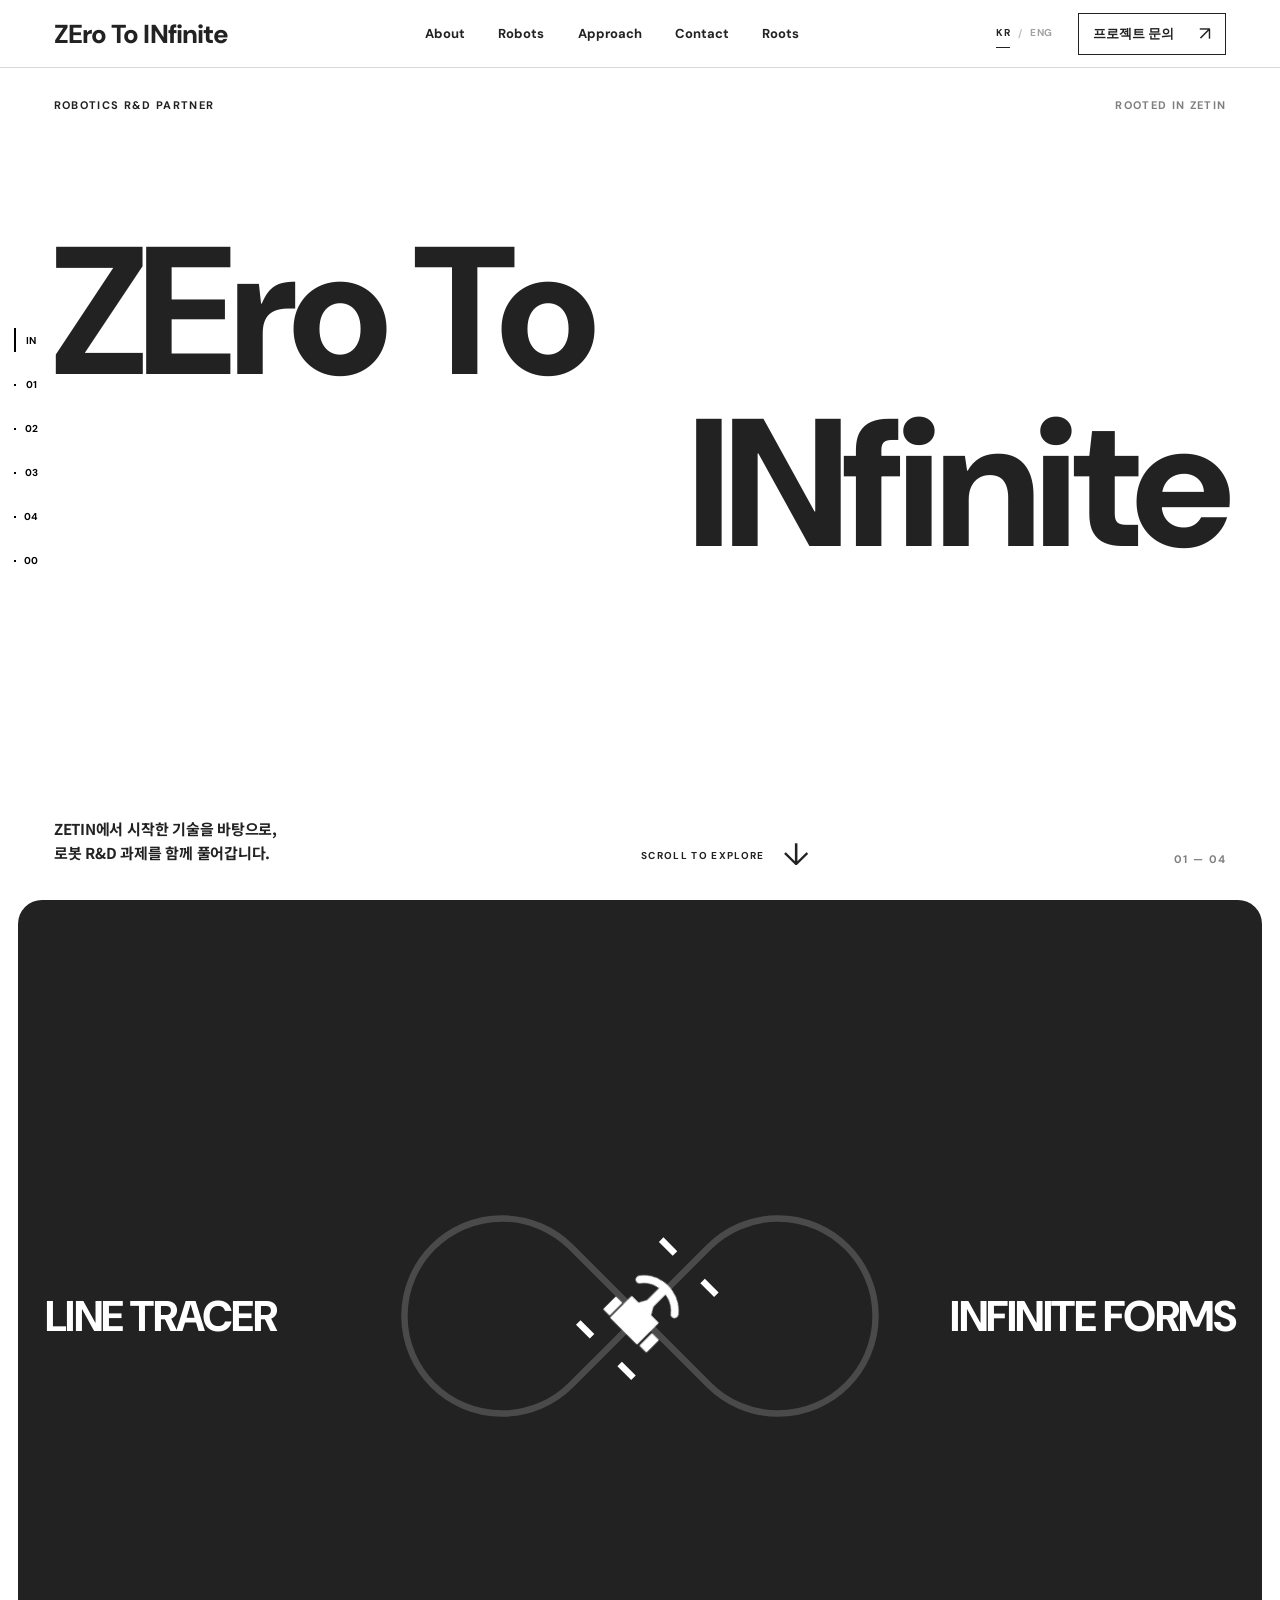
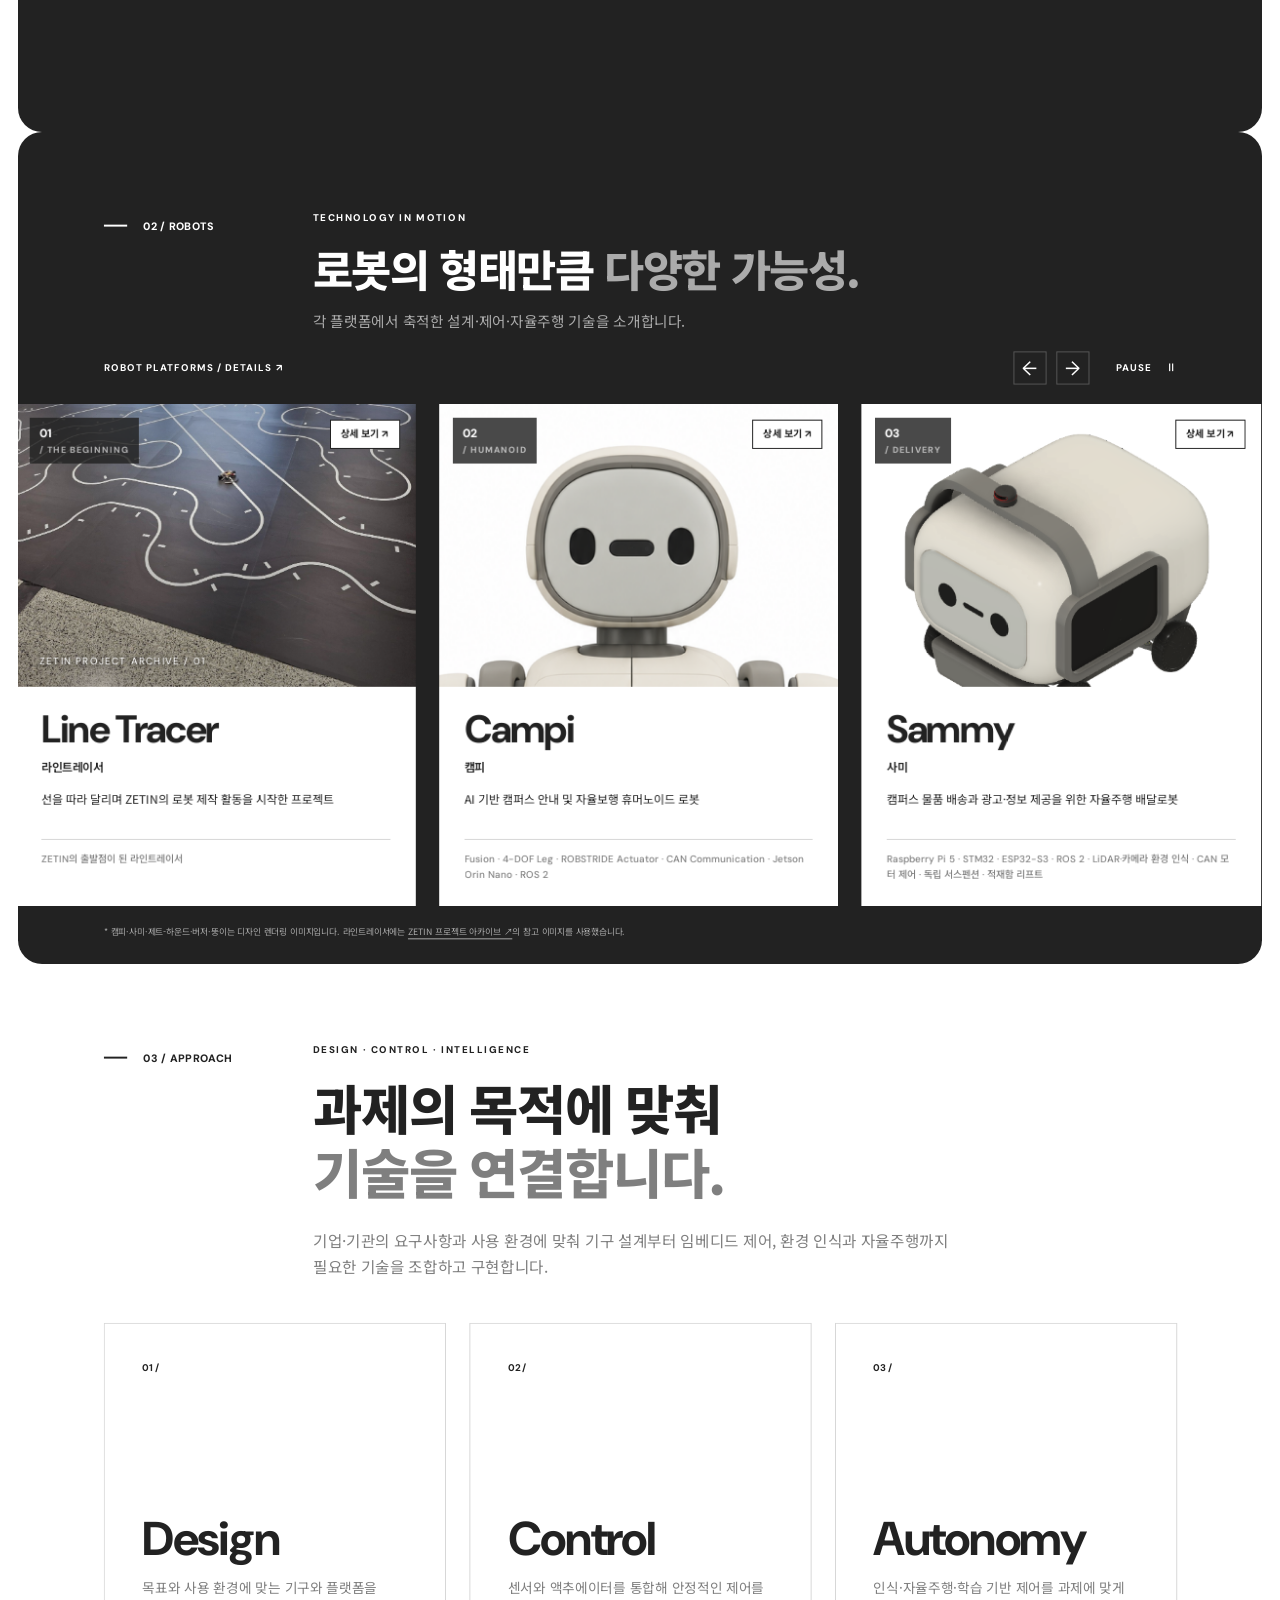
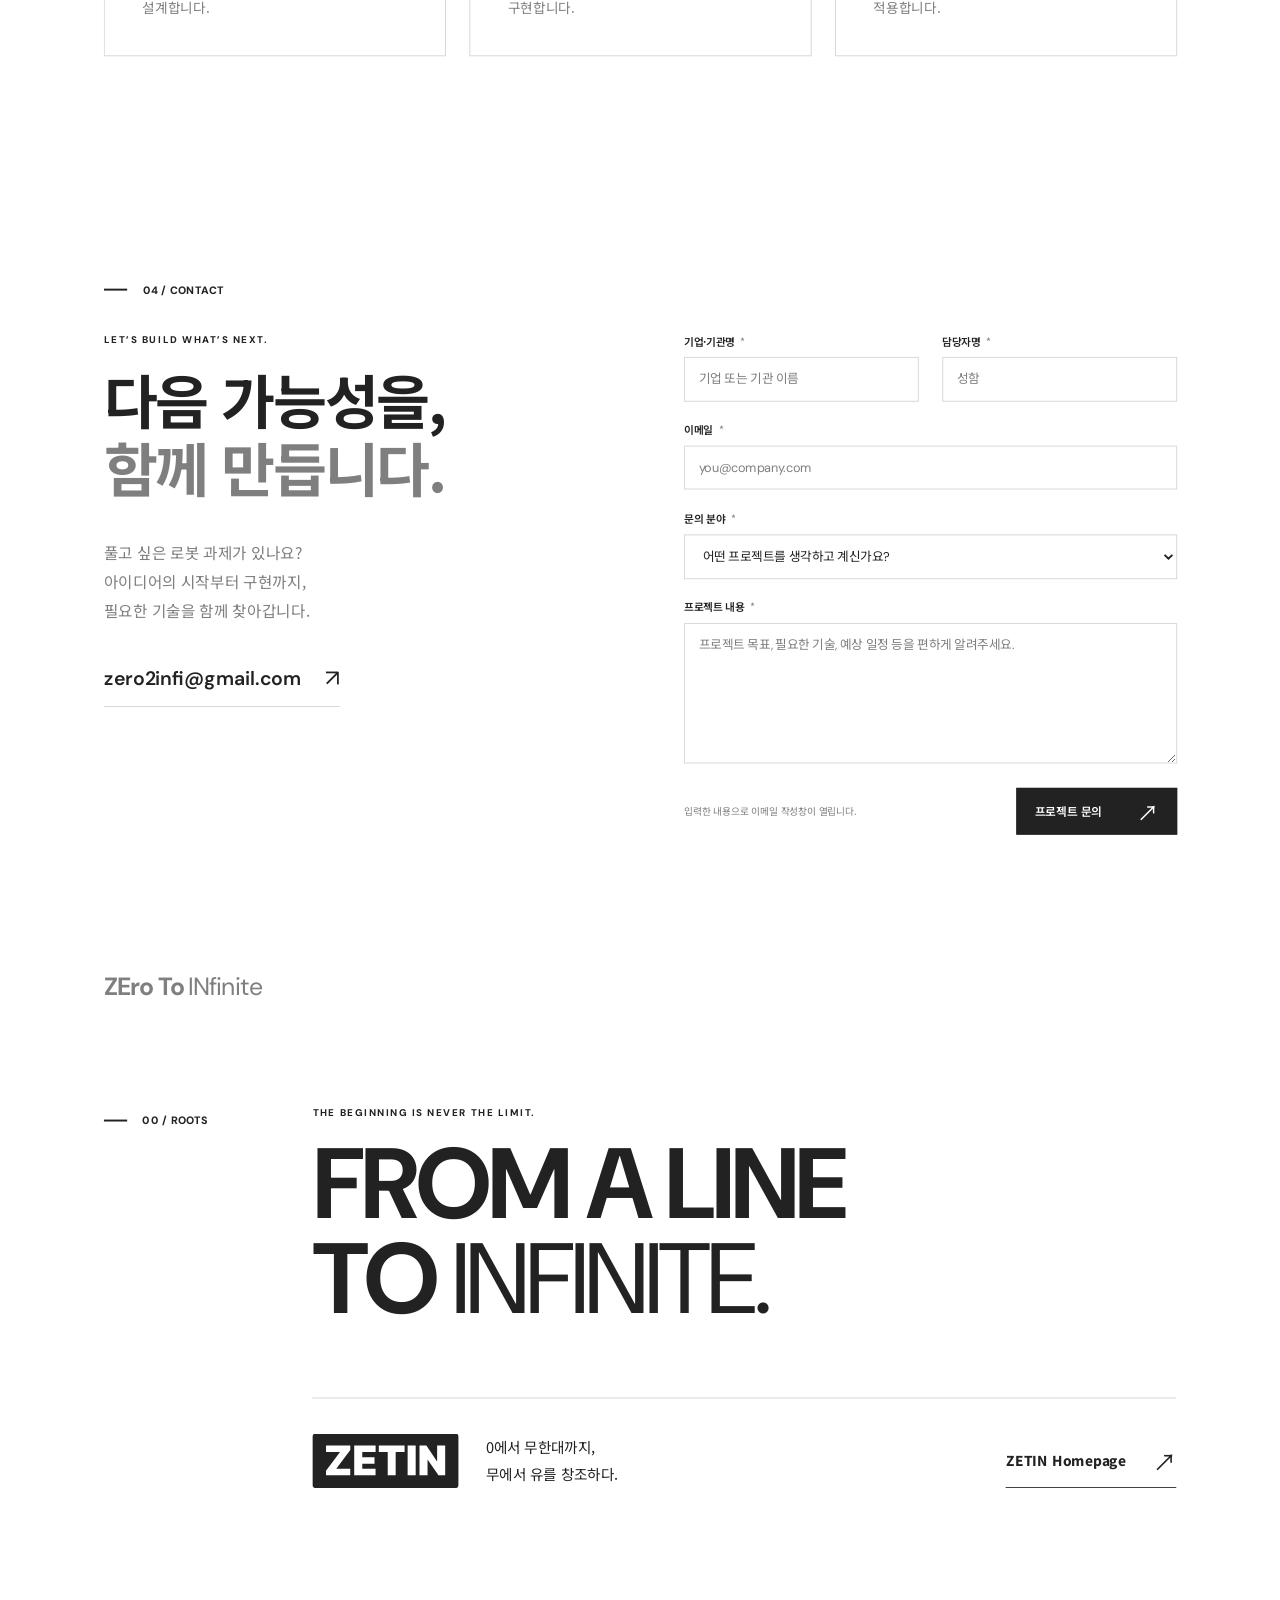
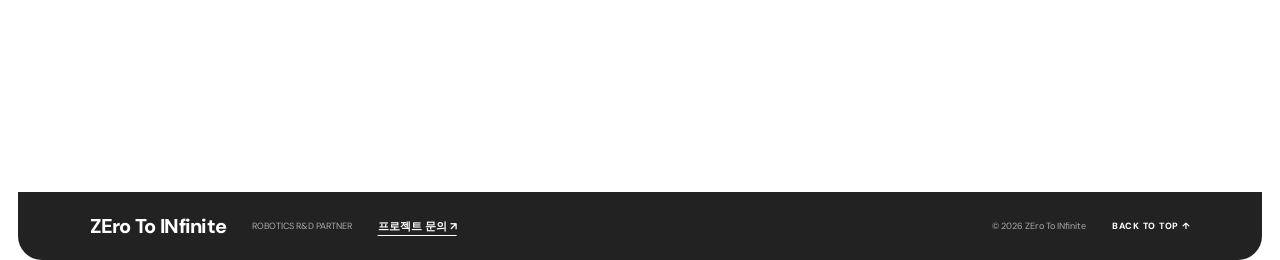
==== commit 73f11a9f: "Scale original robot images and lower Z-HOUND" ====
--- a/index.html
+++ b/index.html
@@ -10,7 +10,7 @@
   <link rel="preconnect" href="https://fonts.gstatic.com" crossorigin>
   <link href="https://fonts.googleapis.com/css2?family=DM+Sans:wght@400;500;600;700;800&family=Noto+Sans+KR:wght@400;500;600;700;800&display=swap" rel="stylesheet">
   <link rel="stylesheet" href="./styles.css?v=20261026-2">
-  <link rel="stylesheet" href="./page-motion.css?v=20261028-1">
+  <link rel="stylesheet" href="./page-motion.css?v=20261028-2">
   <link rel="alternate" hreflang="ko" href="https://zetin-coop.github.io/">
   <link rel="alternate" hreflang="en" href="https://zetin-coop.github.io/en/">
   <script src="./language.js?v=20261024-5" type="module"></script>
@@ -65,27 +65,27 @@
         </article>
         <article class="robot-row" aria-labelledby="campi-title">
           <div class="robot-number">02 <span>/ HUMANOID</span></div>
-          <div class="robot-visual robot-render"><svg class="robot-render-crop robot-render-face" viewBox="0 0 540 340" data-detail-window="0 0 916 1716" preserveAspectRatio="xMidYMid meet" role="img" aria-label="캠피 휴머노이드 로봇의 디자인 이미지"><svg class="robot-render-window" width="540" height="340" viewBox="180 40 540 340" overflow="hidden"><image href="./assets/projects/campi-render.png" width="916" height="1716"/></svg></svg></div>
+          <div class="robot-visual robot-render"><svg class="robot-render-crop robot-portrait robot-portrait-campi" viewBox="0 0 916 1716" data-detail-window="0 0 916 1716" preserveAspectRatio="xMidYMid meet" role="img" aria-label="캠피 휴머노이드 로봇의 디자인 이미지"><svg class="robot-render-window" width="916" height="1716" viewBox="0 0 916 1716" overflow="hidden"><image href="./assets/projects/campi-render.png" width="916" height="1716"/></svg></svg></div>
           <div class="robot-details"><div class="robot-name"><h3 id="campi-title">Campi <small>캠피</small></h3><span>↗</span></div><p class="robot-description">AI 기반 캠퍼스 안내 및 자율보행 휴머노이드 로봇</p><div class="robot-meta"><div><h4>TECHNOLOGY</h4><p>Fusion · 4-DOF Leg · ROBSTRIDE Actuator · CAN Communication · Jetson Orin Nano · ROS 2</p></div><div><h4>NEXT DIRECTION</h4><p>강화학습 기반 이족보행·균형 제어, AI 음성 안내, 장애물 회피와 캠퍼스 자율주행 기능 구현</p></div></div></div>
         </article>
         <article class="robot-row" aria-labelledby="sammy-title">
           <div class="robot-number">03 <span>/ DELIVERY</span></div>
-          <div class="robot-visual robot-render"><svg class="robot-render-crop" viewBox="0 0 540 410" data-detail-window="660 65 580 600" preserveAspectRatio="xMidYMid meet" role="img" aria-label="사미 배달로봇의 디자인 이미지"><svg class="robot-render-window" width="540" height="410" viewBox="680 100 540 410" overflow="hidden"><image href="./assets/projects/sammy-render.png" width="1920" height="782"/></svg></svg></div>
+          <div class="robot-visual robot-render"><svg class="robot-render-crop robot-portrait robot-portrait-sammy" viewBox="0 0 580 600" data-detail-window="660 65 580 600" preserveAspectRatio="xMidYMid meet" role="img" aria-label="사미 배달로봇의 디자인 이미지"><svg class="robot-render-window" width="580" height="600" viewBox="660 65 580 600" overflow="hidden"><image href="./assets/projects/sammy-render.png" width="1920" height="782"/></svg></svg></div>
           <div class="robot-details"><div class="robot-name"><h3 id="sammy-title">Sammy <small>사미</small></h3><span>↗</span></div><p class="robot-description">캠퍼스 물품 배송과 광고·정보 제공을 위한 자율주행 배달로봇</p><div class="robot-meta"><div><h4>TECHNOLOGY</h4><p>Raspberry Pi 5 · STM32 · ESP32-S3 · ROS 2 · LiDAR·카메라 환경 인식 · CAN 모터 제어 · 독립 서스펜션 · 적재함 리프트</p></div><div><h4>NEXT DIRECTION</h4><p>자율주행·장애물 회피 고도화, 스테이션 연계 물품 수령·배송 자동화, 교체형 적재함을 활용한 다양한 배송 서비스 구현</p></div></div></div>
         </article>
         <article class="robot-row" aria-labelledby="hound-title">
           <div class="robot-number">04 <span>/ QUADRUPED</span></div>
-          <div class="robot-visual robot-render"><svg class="robot-render-crop" viewBox="0 0 1100 600" data-detail-window="0 0 1792 877" preserveAspectRatio="xMidYMid meet" role="img" aria-label="Z-HOUND 사족보행 로봇의 디자인 이미지"><svg class="robot-render-window" width="1100" height="600" viewBox="320 40 1100 600" overflow="hidden"><image href="./assets/projects/z-hound-cutout.png" width="1792" height="877"/></svg></svg></div>
+          <div class="robot-visual robot-render"><svg class="robot-render-crop robot-portrait robot-portrait-hound" viewBox="0 0 1792 877" data-detail-window="0 0 1792 877" preserveAspectRatio="xMidYMid meet" role="img" aria-label="Z-HOUND 사족보행 로봇의 디자인 이미지"><svg class="robot-render-window" width="1792" height="877" viewBox="0 0 1792 877" overflow="hidden"><image href="./assets/projects/z-hound-cutout.png" width="1792" height="877"/></svg></svg></div>
           <div class="robot-details"><div class="robot-name"><h3 id="hound-title">Z-HOUND <small>제트-하운드</small></h3><span>↗</span></div><p class="robot-description">4족보행 로봇 플랫폼</p><div class="robot-meta"><div><h4>TECHNOLOGY</h4><p>RL · WBC</p></div><div><h4>NEXT DIRECTION</h4><p>플랫폼을 통한 확장성 연구</p></div></div></div>
         </article>
         <article class="robot-row" aria-labelledby="buzzer-title">
           <div class="robot-number">05 <span>/ QUADCOPTER</span></div>
-          <div class="robot-visual robot-render"><svg class="robot-render-crop" viewBox="0 0 560 360" data-detail-window="0 0 1086 724" preserveAspectRatio="xMidYMid meet" role="img" aria-label="버저 쿼드콥터의 왼쪽 디자인 이미지"><svg class="robot-render-window" width="560" height="360" viewBox="280 160 560 360" overflow="hidden"><image href="./assets/projects/buzzer-render.png" width="2172" height="724"/></svg></svg></div>
+          <div class="robot-visual robot-render"><svg class="robot-render-crop robot-portrait robot-portrait-buzzer" viewBox="0 0 1086 724" data-detail-window="0 0 1086 724" preserveAspectRatio="xMidYMid meet" role="img" aria-label="버저 쿼드콥터의 왼쪽 디자인 이미지"><svg class="robot-render-window" width="1086" height="724" viewBox="0 0 1086 724" overflow="hidden"><image href="./assets/projects/buzzer-render.png" width="2172" height="724"/></svg></svg></div>
           <div class="robot-details"><div class="robot-name"><h3 id="buzzer-title">Buzzer <small>버저</small></h3><span>↗</span></div><p class="robot-description">쿼드콥터 기반 다목적 드론 플랫폼</p><div class="robot-meta"><div><h4>TECHNOLOGY</h4><p>ESP32-S3 · Cascade PID · Sensor Fusion (Dual IMU + Magnetometer) · WiFi UDP Python Teleop</p></div><div><h4>NEXT DIRECTION</h4><p>카메라·물류·군집비행 등 다양한 활용 가능성 탐색 및 적용</p></div></div></div>
         </article>
         <article class="robot-row" aria-labelledby="ddung-title">
           <div class="robot-number">06 <span>/ DISASTER RESPONSE</span></div>
-          <div class="robot-visual robot-render"><svg class="robot-render-crop" viewBox="0 0 760 510" data-detail-window="0 0 1114 942" preserveAspectRatio="xMidYMid meet" role="img" aria-label="뚱이 재난 대응 로봇의 디자인 이미지"><svg class="robot-render-window" width="760" height="510" viewBox="200 0 760 510" overflow="hidden"><image href="./assets/projects/ddungi-render.png" width="1114" height="942"/></svg></svg></div>
+          <div class="robot-visual robot-render"><svg class="robot-render-crop robot-portrait robot-portrait-ddungi" viewBox="0 0 1114 942" data-detail-window="0 0 1114 942" preserveAspectRatio="xMidYMid meet" role="img" aria-label="뚱이 재난 대응 로봇의 디자인 이미지"><svg class="robot-render-window" width="1114" height="942" viewBox="0 0 1114 942" overflow="hidden"><image href="./assets/projects/ddungi-render.png" width="1114" height="942"/></svg></svg></div>
           <div class="robot-details"><div class="robot-name"><h3 id="ddung-title">DDUNGI <small>뚱이</small></h3><span>↗</span></div><p class="robot-description">험지주행에 특화된 6WD 4WS 재난 로봇</p><div class="robot-meta"><div><h4>TECHNOLOGY</h4><p>Rocker-Bogie 서스펜션 · Ackermann 4WS · Jetson Orin Nano · ROS 2 · CAN · Sensor Fusion · Ball-lock Tool Changer · 도구별 FSM 제어</p></div><div><h4>NEXT DIRECTION</h4><p>험지 주행 안정성·내구성 개선, 환경 인식 기반 자율주행·장애물 회피 구현, 교체형 작업 도구 확장을 통한 다양한 재난 대응 임무 수행</p></div></div></div>
         </article>
       </div>
--- a/page-motion.css
+++ b/page-motion.css
@@ -628,6 +628,14 @@
 }
 .viewport-deck .robot-marquee .robot-visual .robot-render-crop.robot-render-face{inset:0;width:100%;height:100%}
 .viewport-deck .robot-marquee .robot-visual .robot-render-window{width:100%;height:100%;max-width:none;stroke:none;fill:none;overflow:hidden}
+
+/* Enlarge the complete image; only the card edge frames the portrait. */
+.viewport-deck .robot-marquee .robot-visual .robot-render-crop.robot-portrait{inset:auto;left:50%;top:0;width:auto;height:var(--portrait-height);aspect-ratio:var(--portrait-ratio);transform:translateX(-50%)}
+.robot-portrait-campi{--portrait-height:460%;--portrait-ratio:916 / 1716}
+.robot-portrait-sammy{--portrait-height:135%;--portrait-ratio:580 / 600}
+.robot-portrait-buzzer{--portrait-height:165%;--portrait-ratio:1086 / 724}
+.robot-portrait-ddungi{--portrait-height:180%;--portrait-ratio:1114 / 942}
+.viewport-deck .robot-marquee .robot-visual .robot-render-crop.robot-portrait-hound{width:150%;height:auto;aspect-ratio:1792 / 877;top:100%;transform:translate(-50%,-40%)}
 
 /* The moving platforms open a shared, readable detail view. */
 .robot-open{position:absolute;inset:0;z-index:6;border:0;padding:0;background:transparent;color:var(--ink);cursor:pointer}
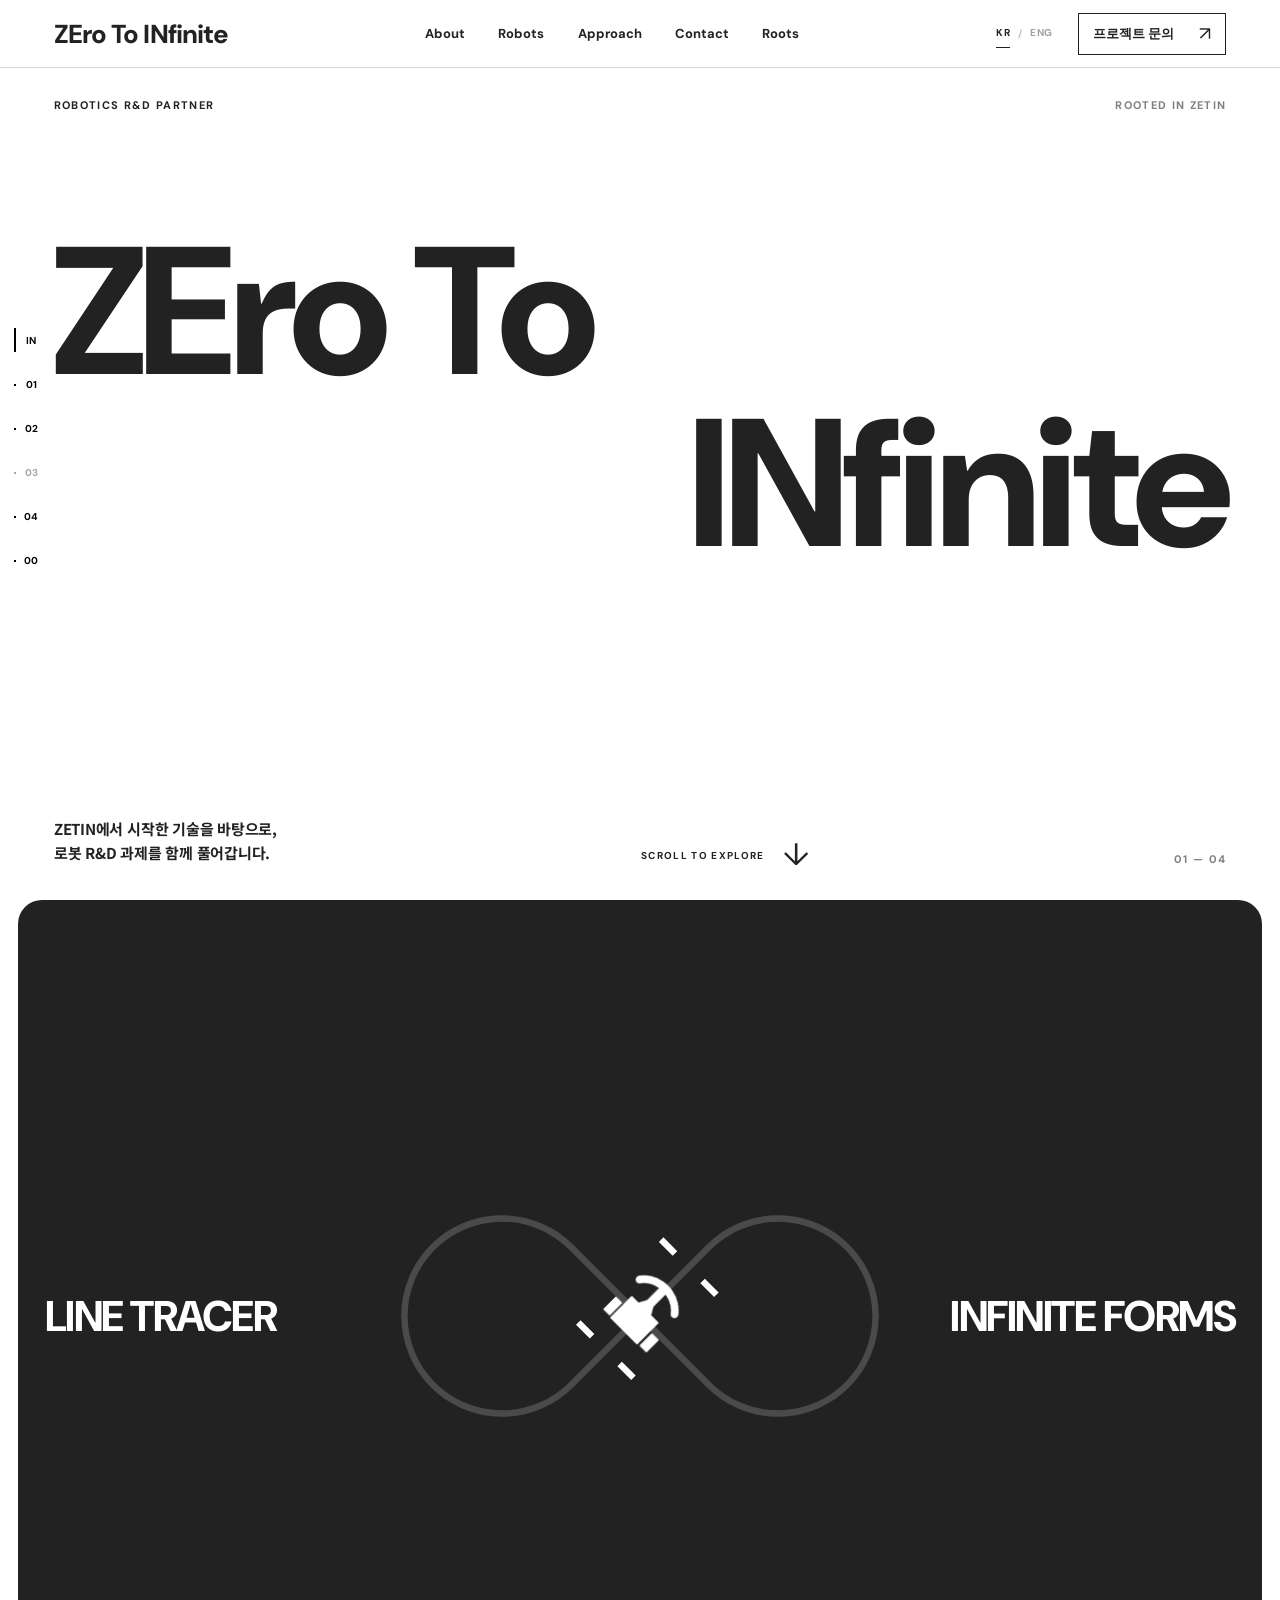
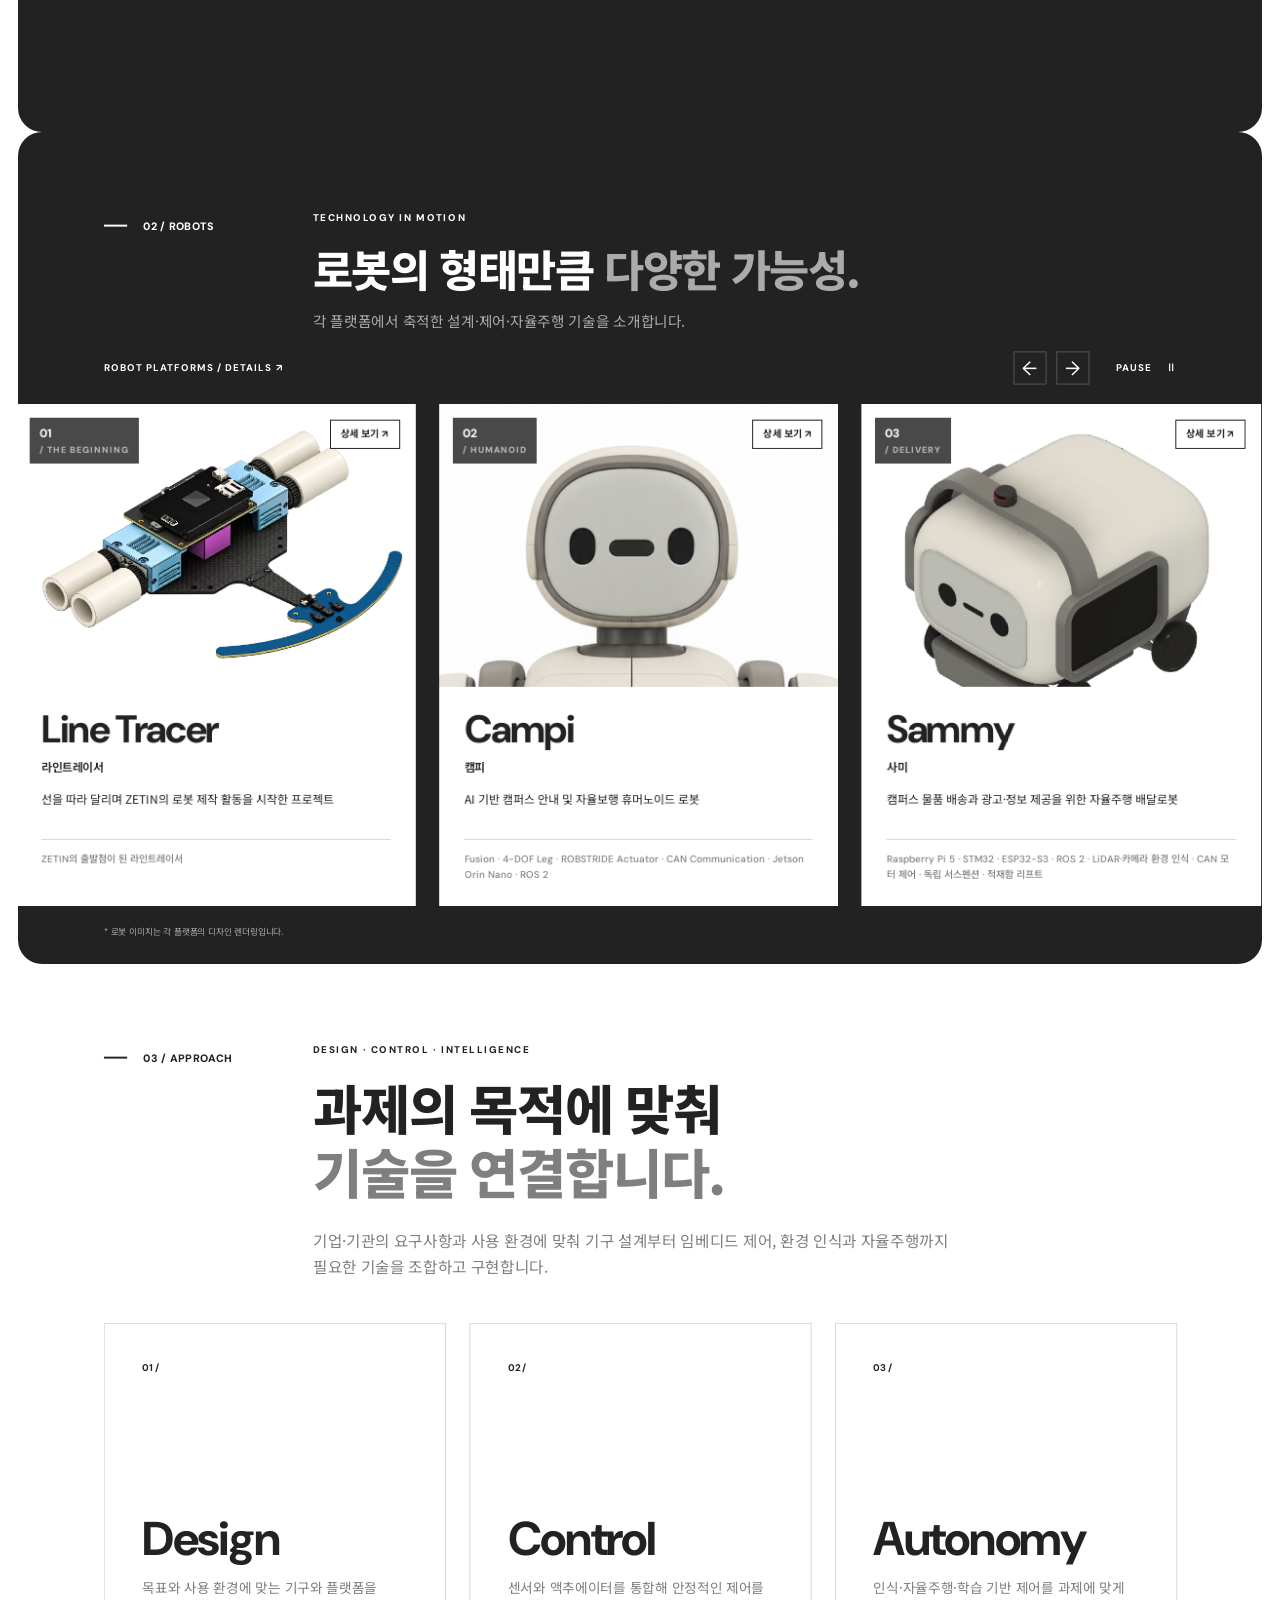
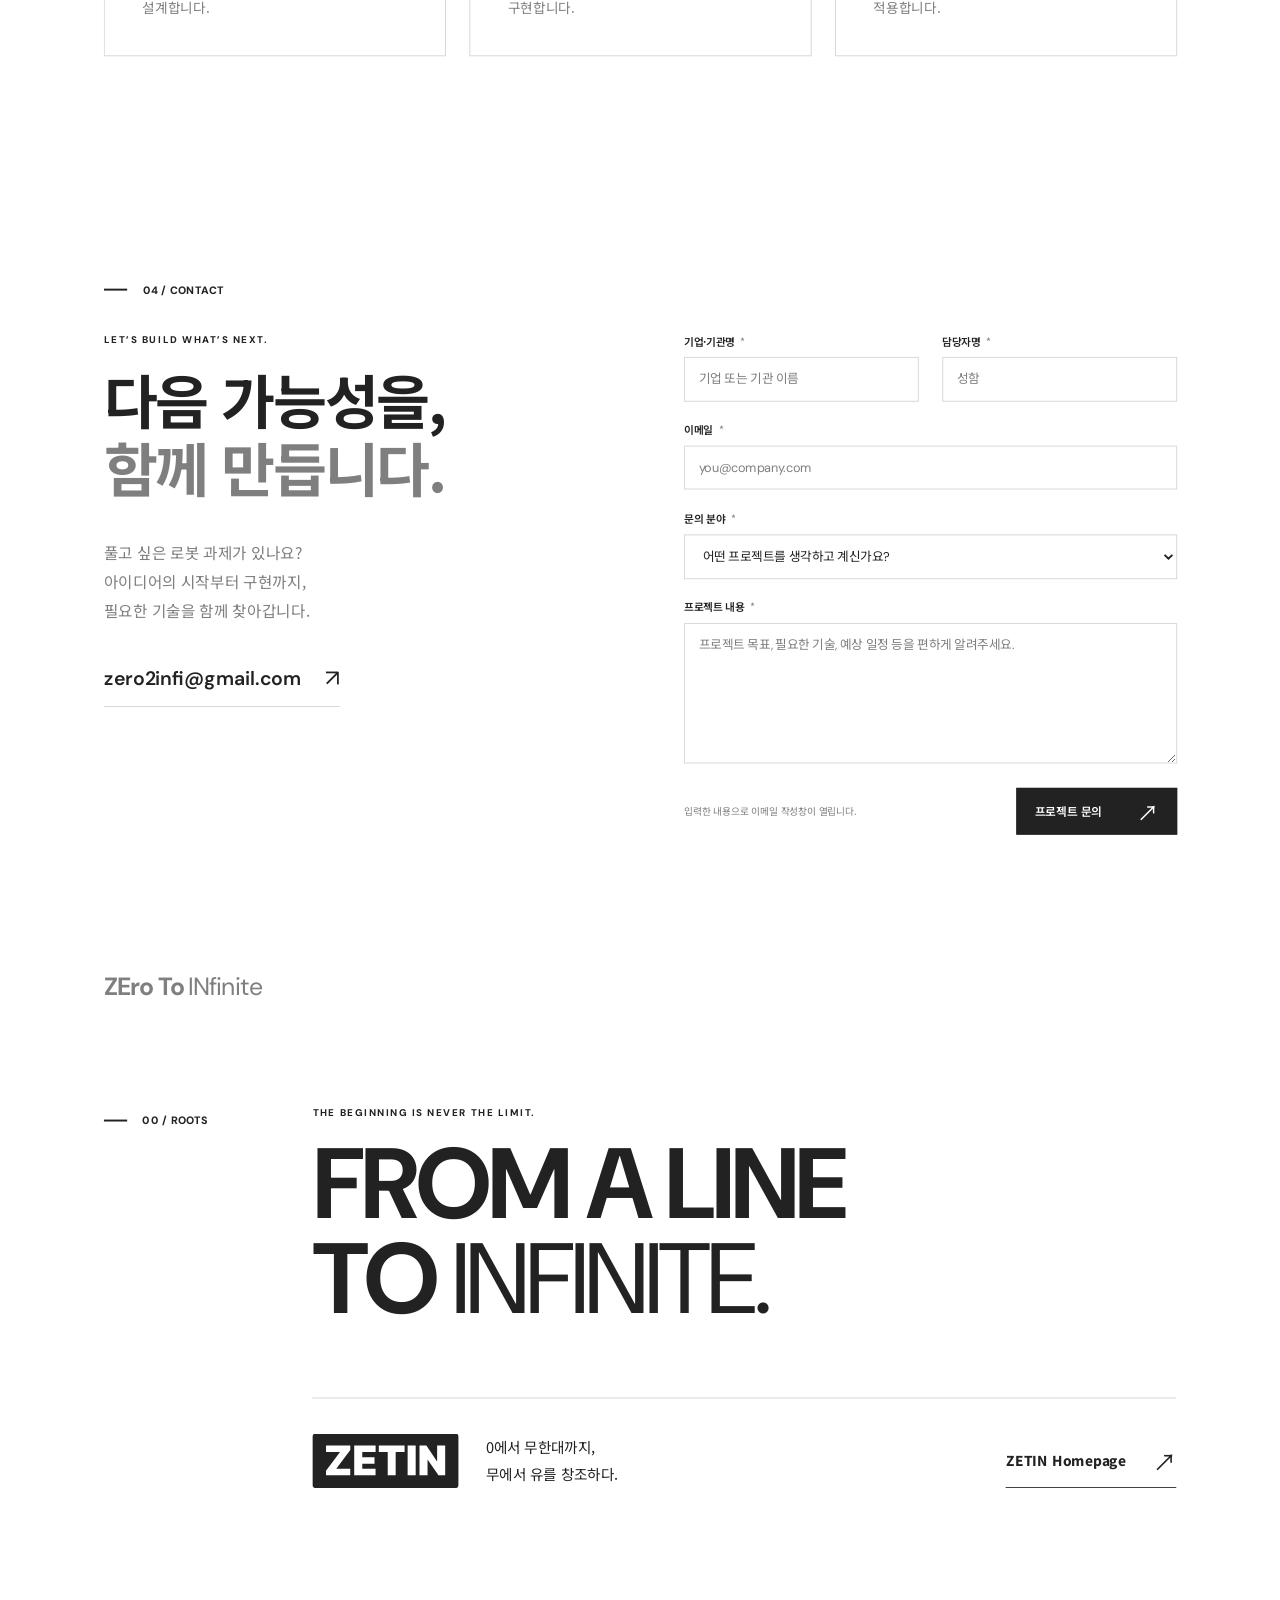
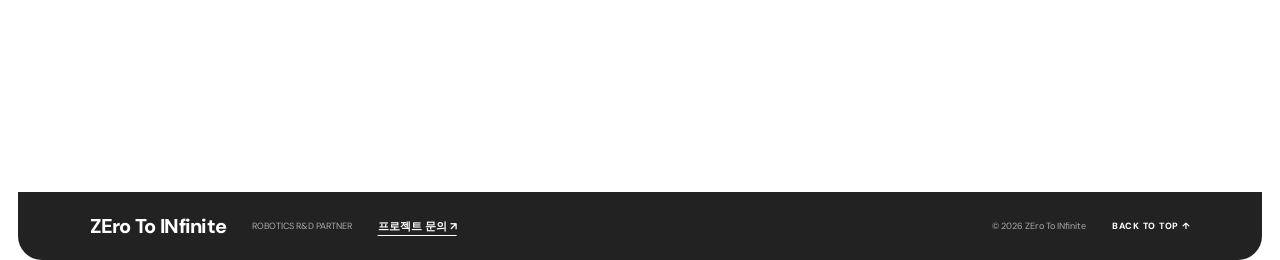
==== commit 75c0aed3: "Replace line-tracer course image with product render" ====
--- a/index.html
+++ b/index.html
@@ -10,7 +10,7 @@
   <link rel="preconnect" href="https://fonts.gstatic.com" crossorigin>
   <link href="https://fonts.googleapis.com/css2?family=DM+Sans:wght@400;500;600;700;800&family=Noto+Sans+KR:wght@400;500;600;700;800&display=swap" rel="stylesheet">
   <link rel="stylesheet" href="./styles.css?v=20261026-2">
-  <link rel="stylesheet" href="./page-motion.css?v=20261028-2">
+  <link rel="stylesheet" href="./page-motion.css?v=20261028-3">
   <link rel="alternate" hreflang="ko" href="https://zetin-coop.github.io/">
   <link rel="alternate" hreflang="en" href="https://zetin-coop.github.io/en/">
   <script src="./language.js?v=20261024-5" type="module"></script>
@@ -60,7 +60,7 @@
       <div class="robot-list robot-marquee" id="robot-list" role="region" aria-label="로봇 프로젝트, 자동으로 흐르는 갤러리">
         <article class="robot-row origin-project" aria-labelledby="line-tracer-title">
           <div class="robot-number">01 <span>/ THE BEGINNING</span></div>
-          <div class="robot-visual"><img src="./assets/projects/line-tracer.jpg" alt="ZETIN 라인트레이서 프로젝트의 주행 트랙" width="1280" height="960" loading="lazy"><span>ZETIN PROJECT ARCHIVE / 01</span></div>
+          <div class="robot-visual robot-render robot-render-tracer"><img src="./assets/projects/line-tracer-render.png" alt="라인트레이서 로봇의 디자인 렌더링" width="1535" height="1025" loading="lazy"></div>
           <div class="robot-details"><div class="robot-name"><h3 id="line-tracer-title">Line Tracer <small>라인트레이서</small></h3><span>↗</span></div><p class="robot-description">선을 따라 달리며 ZETIN의 로봇 제작 활동을 시작한 프로젝트</p><div class="robot-meta"><div><h4>BEGINNING</h4><p>ZETIN의 출발점이 된 라인트레이서</p></div><div><h4>THEN TO NOW</h4><p>휴머노이드·배달·사족보행·드론·재난 로봇으로 이어진 탐구</p></div></div></div>
         </article>
         <article class="robot-row" aria-labelledby="campi-title">
@@ -89,7 +89,7 @@
           <div class="robot-details"><div class="robot-name"><h3 id="ddung-title">DDUNGI <small>뚱이</small></h3><span>↗</span></div><p class="robot-description">험지주행에 특화된 6WD 4WS 재난 로봇</p><div class="robot-meta"><div><h4>TECHNOLOGY</h4><p>Rocker-Bogie 서스펜션 · Ackermann 4WS · Jetson Orin Nano · ROS 2 · CAN · Sensor Fusion · Ball-lock Tool Changer · 도구별 FSM 제어</p></div><div><h4>NEXT DIRECTION</h4><p>험지 주행 안정성·내구성 개선, 환경 인식 기반 자율주행·장애물 회피 구현, 교체형 작업 도구 확장을 통한 다양한 재난 대응 임무 수행</p></div></div></div>
         </article>
       </div>
-      <p class="visual-note">* 캠피·사미·제트-하운드·버저·뚱이는 디자인 렌더링 이미지입니다. 라인트레이서에는 <a href="https://projects.zetin.uos.ac.kr/projects" target="_blank" rel="noopener noreferrer">ZETIN 프로젝트 아카이브 ↗</a>의 참고 이미지를 사용했습니다.</p>
+      <p class="visual-note">* 로봇 이미지는 각 플랫폼의 디자인 렌더링입니다.</p>
     </div></section>
 
     <section class="approach section-pad" id="approach" aria-labelledby="approach-title"><div class="panel-content">
--- a/page-motion.css
+++ b/page-motion.css
@@ -620,6 +620,7 @@
 .viewport-deck .robot-marquee .robot-visual.robot-render{background:var(--paper)}
 .viewport-deck .robot-marquee .robot-visual.robot-render:after{display:none}
 .viewport-deck .robot-marquee .robot-visual.robot-render img{object-fit:contain;object-position:center;filter:none;padding:12px}
+.viewport-deck .robot-marquee .robot-visual.robot-render-tracer img{padding:4px}
 .viewport-deck .robot-marquee .robot-visual .robot-render-crop{position:absolute;inset:0;width:100%;height:100%;max-width:none;fill:none;stroke:none;filter:none;overflow:hidden}
 .viewport-deck .robot-marquee .robot-visual.robot-render-sammy img{inset:auto;left:50%;top:50%;width:340%;height:134%;padding:0;object-fit:contain;object-position:center;transform:translate(-50%,-44%)}
 @media(max-height:500px) and (orientation:landscape){
@@ -662,6 +663,7 @@
 .robot-detail-image .robot-visual:after{display:none}
 .robot-detail-image img{position:absolute;inset:0;width:100%;height:100%;object-fit:contain;transform:none;filter:none}
 .robot-detail-image .robot-render img{object-fit:contain}
+.robot-detail-image .robot-render-tracer img{padding:16px}
 .robot-detail-image .robot-render-sammy img{inset:auto;left:50%;top:50%;width:340%;height:134%;object-fit:contain;transform:translate(-50%,-44%)}
 .robot-detail-image .robot-render-crop{position:absolute;inset:0;width:100%;height:100%;max-width:none;fill:none;stroke:none;overflow:hidden}
 .robot-detail-image .robot-render-window{width:100%;height:100%;max-width:none;fill:none;stroke:none;overflow:hidden}
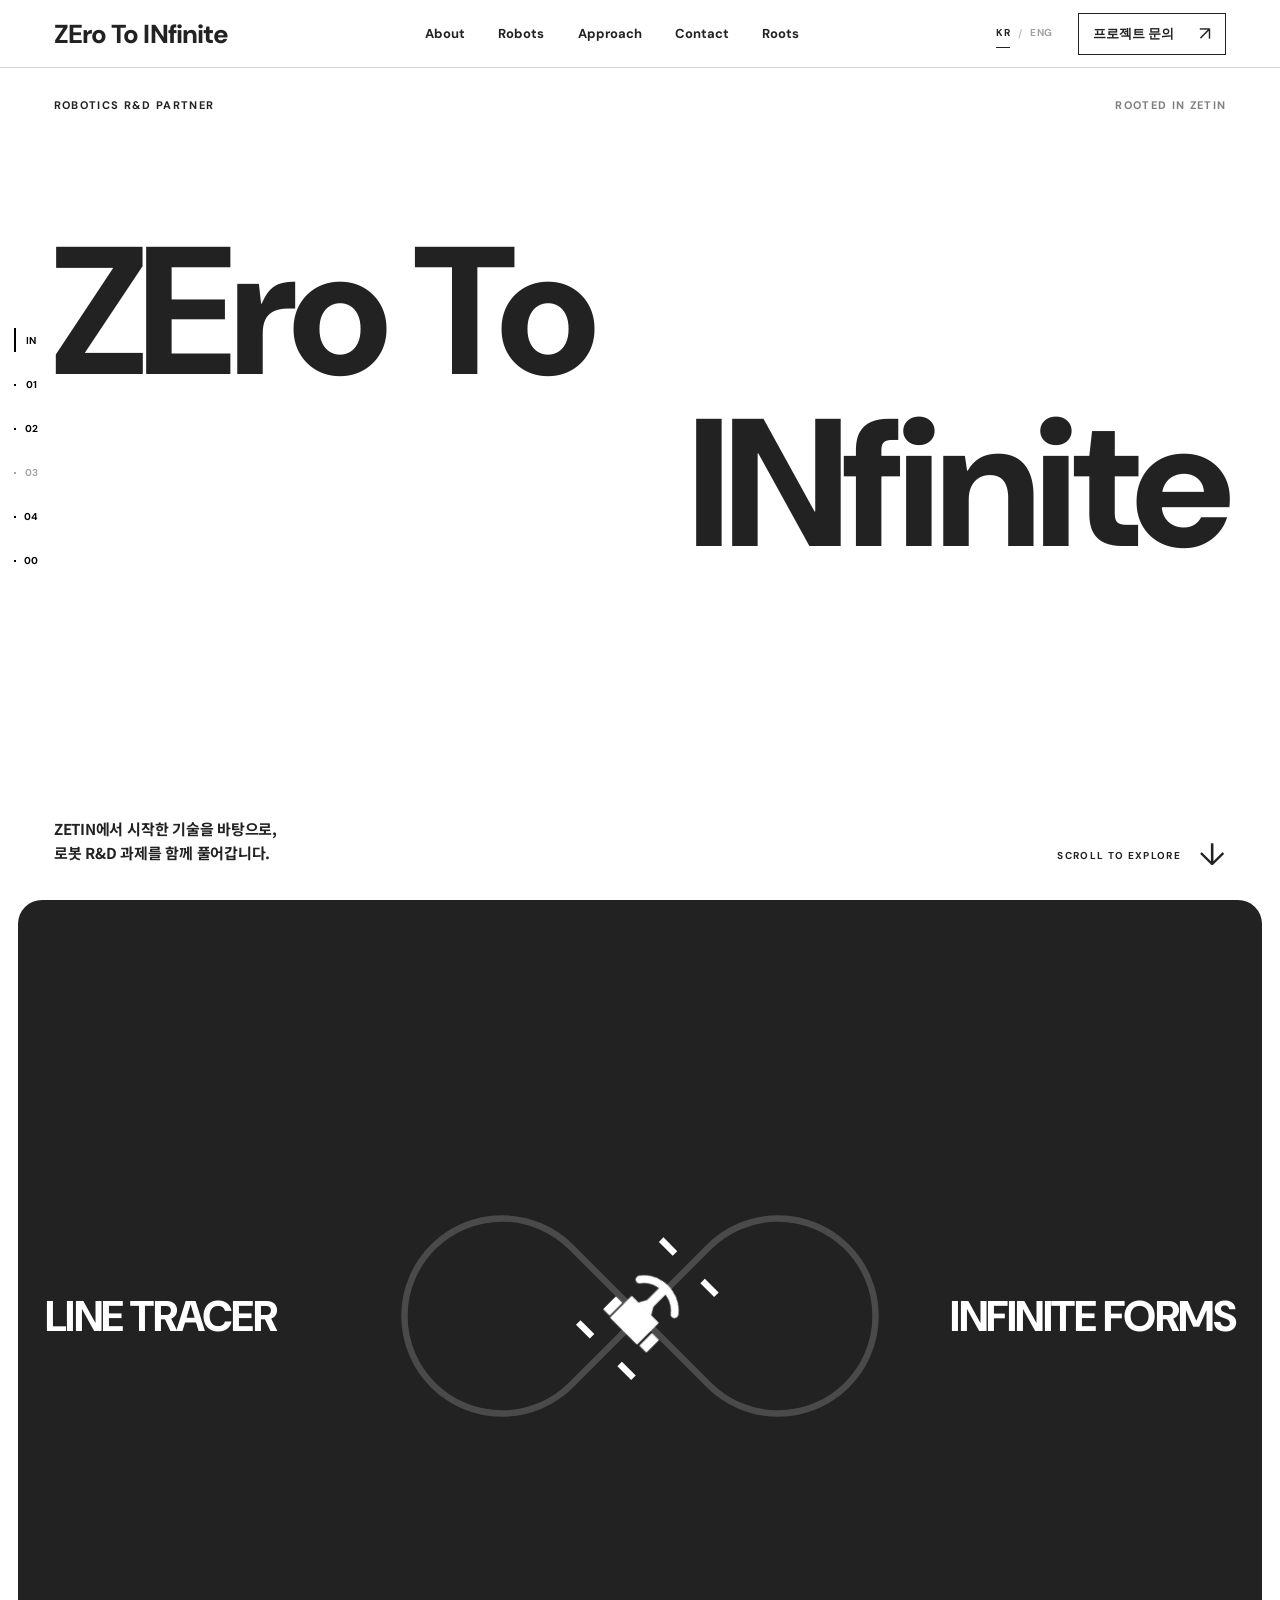
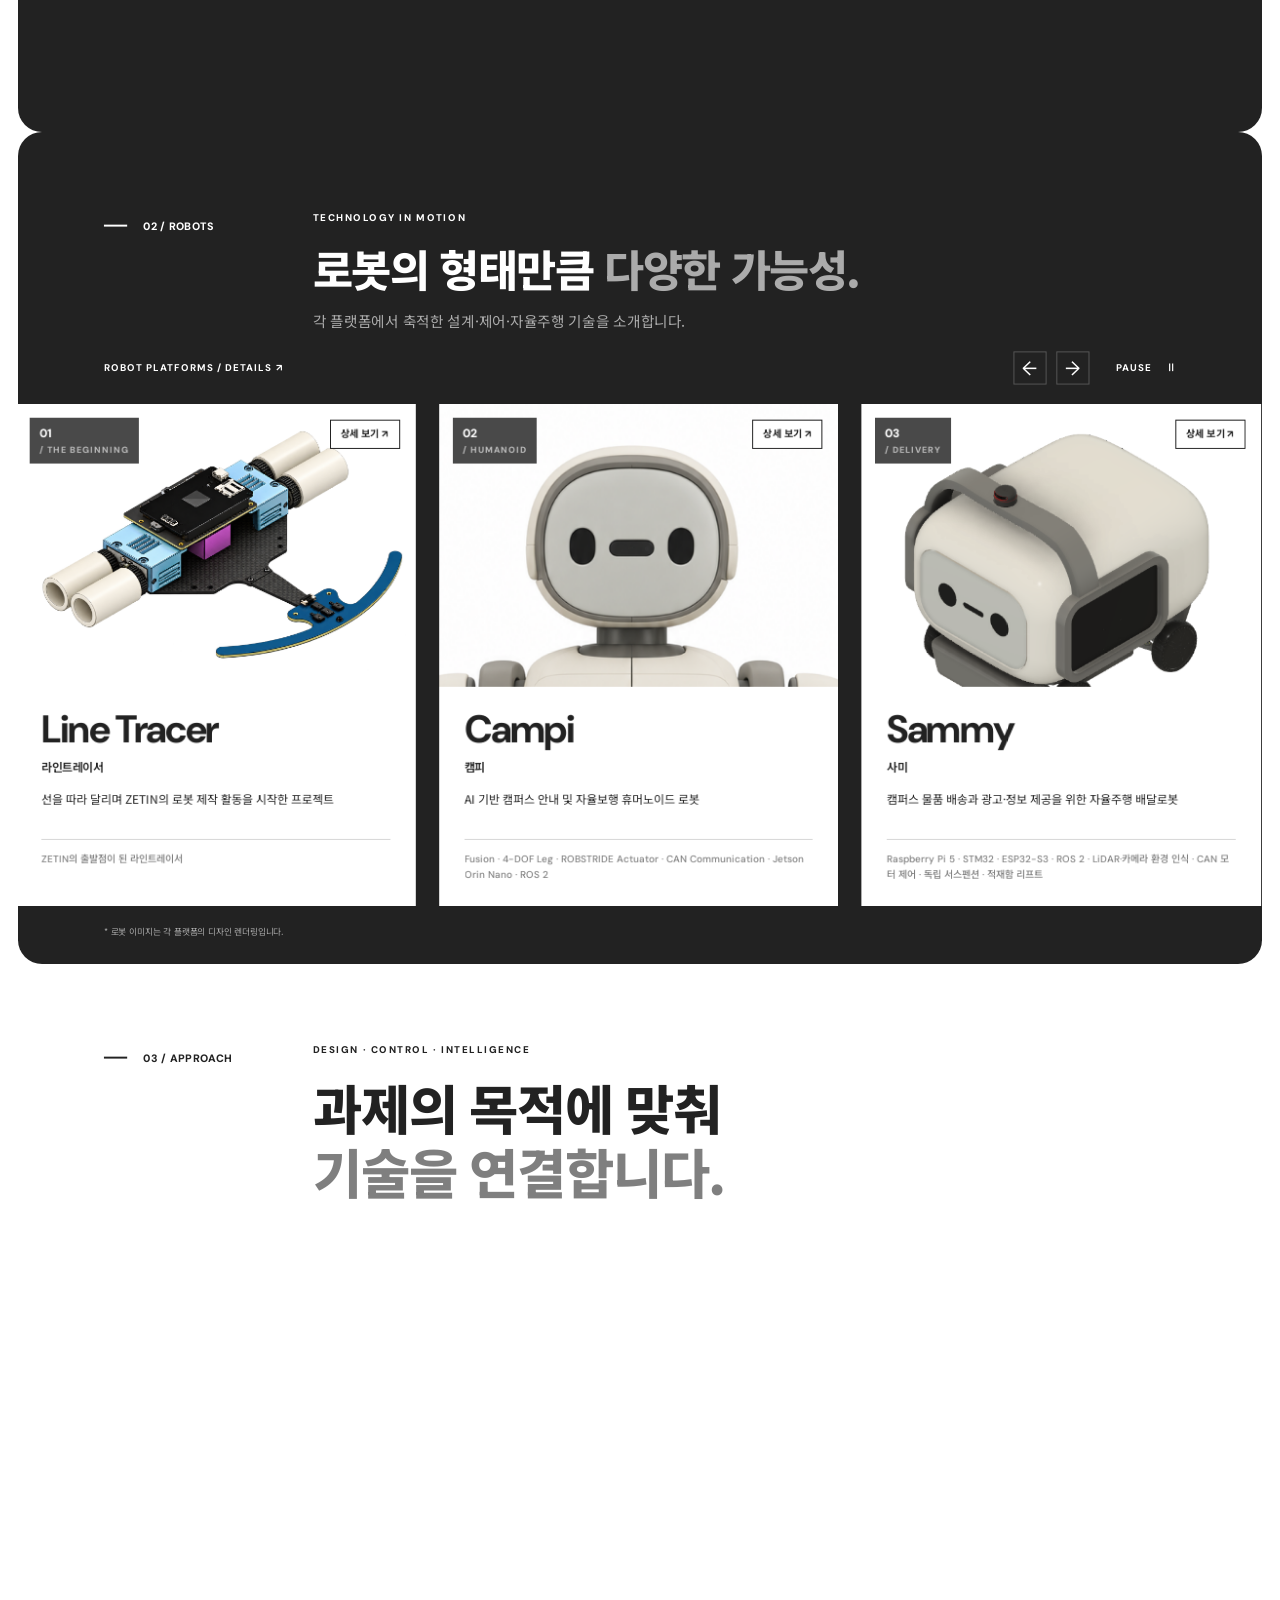
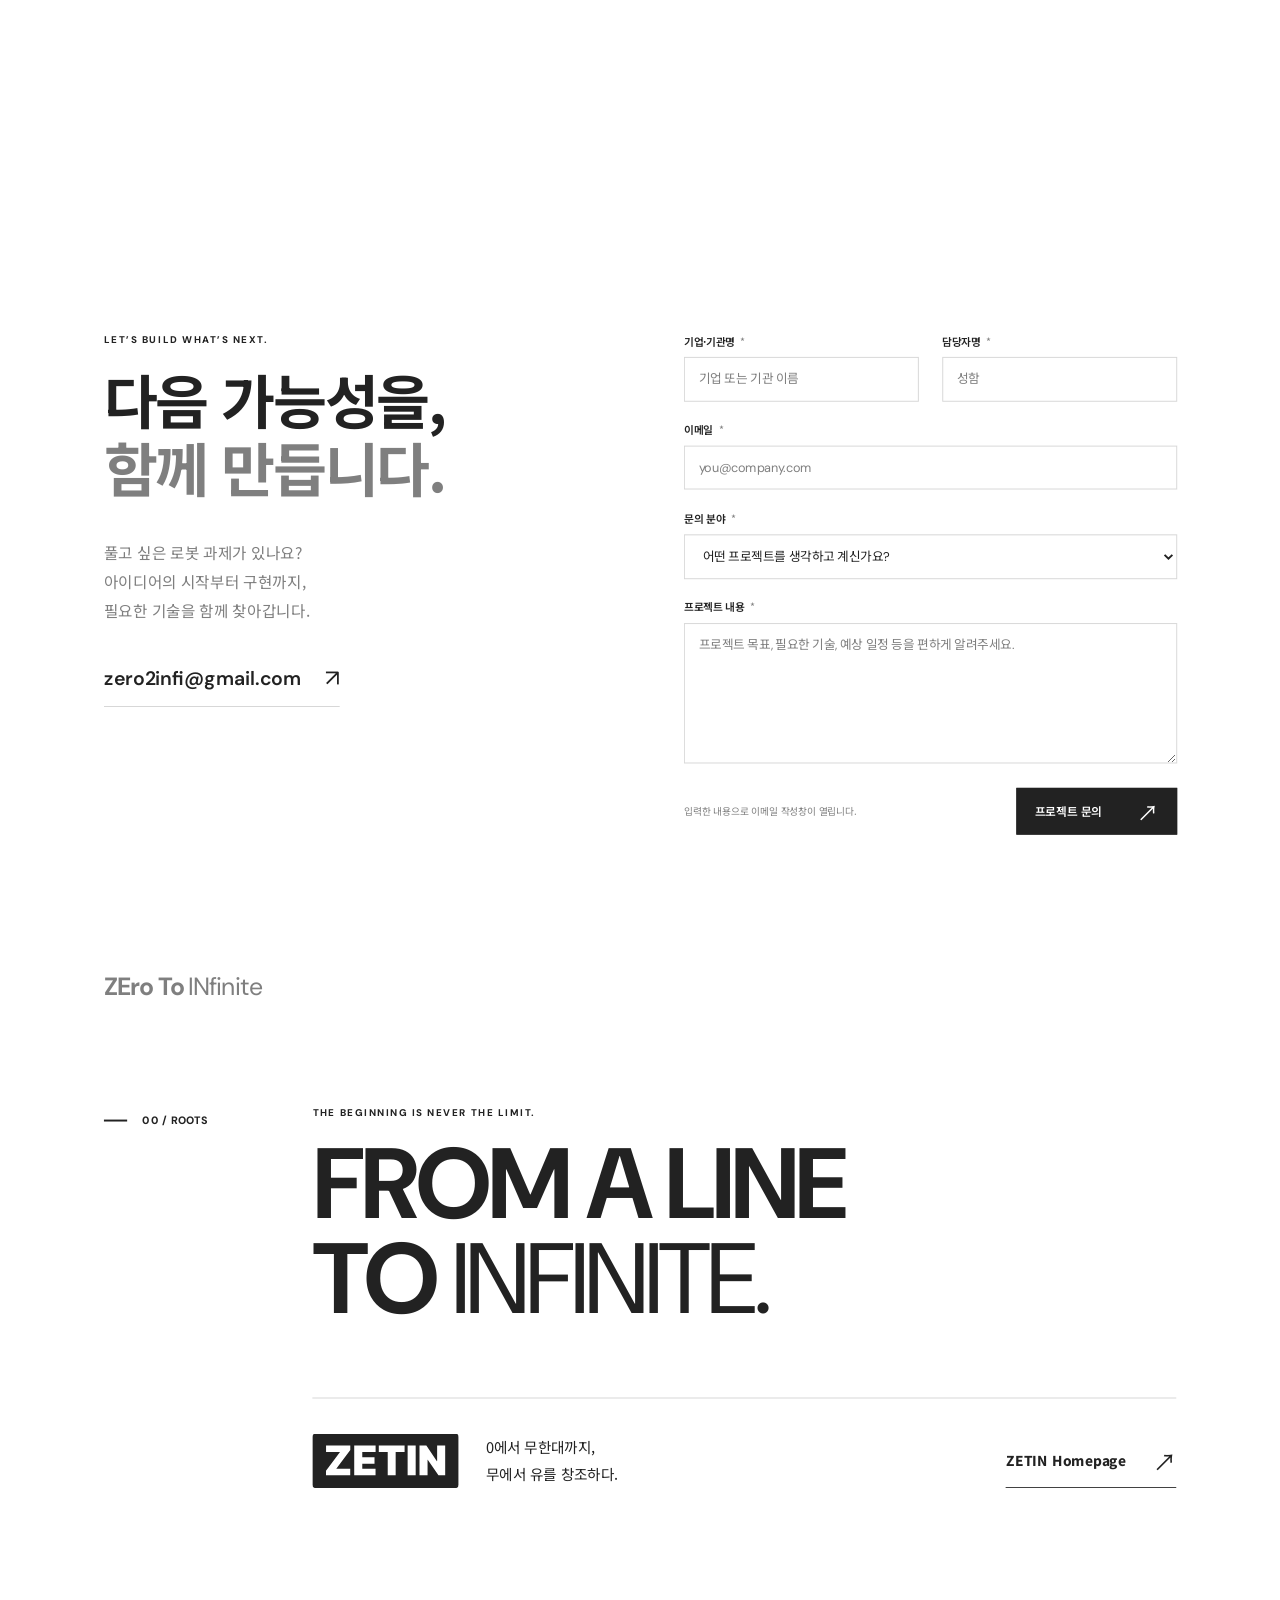
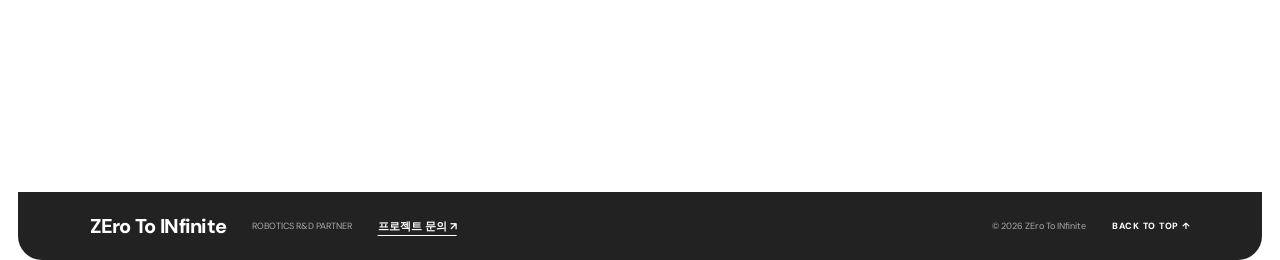
==== commit 8d37095a: "Remove cover numbering and free desktop scrolling" ====
--- a/index.html
+++ b/index.html
@@ -10,7 +10,7 @@
   <link rel="preconnect" href="https://fonts.gstatic.com" crossorigin>
   <link href="https://fonts.googleapis.com/css2?family=DM+Sans:wght@400;500;600;700;800&family=Noto+Sans+KR:wght@400;500;600;700;800&display=swap" rel="stylesheet">
   <link rel="stylesheet" href="./styles.css?v=20261026-2">
-  <link rel="stylesheet" href="./page-motion.css?v=20261028-3">
+  <link rel="stylesheet" href="./page-motion.css?v=20261030-1">
   <link rel="alternate" hreflang="ko" href="https://zetin-coop.github.io/">
   <link rel="alternate" hreflang="en" href="https://zetin-coop.github.io/en/">
   <script src="./language.js?v=20261024-5" type="module"></script>
@@ -46,7 +46,7 @@
       <div class="hero-center">
         <h1 id="hero-title" aria-label="ZEro To INfinite"><span><span>ZEro To</span><span class="hero-rule hero-rule-top" aria-hidden="true"><img class="hero-line-tracer" src="./assets/line-tracer-top.png" alt="" width="800" height="800"></span></span><span><span class="hero-rule hero-rule-bottom" aria-hidden="true"><img class="hero-infinity" src="./assets/infinite.png" alt="" width="512" height="512"><span class="hero-tracer-entry"><img class="hero-line-tracer hero-line-tracer-return" src="./assets/line-tracer-top.png" alt="" width="800" height="800"></span></span><span>INfinite</span></span></h1>
       </div>
-      <div class="hero-bottom"><p>ZETIN에서 시작한 기술을 바탕으로,<br class="desktop-break"> 로봇 R&amp;D 과제를 함께 풀어갑니다.</p><a href="#about" aria-label="소개로 이동">SCROLL TO EXPLORE <span aria-hidden="true">↓</span></a><span>01 — 04</span></div>
+      <div class="hero-bottom"><p>ZETIN에서 시작한 기술을 바탕으로,<br class="desktop-break"> 로봇 R&amp;D 과제를 함께 풀어갑니다.</p><a href="#about" aria-label="소개로 이동">SCROLL TO EXPLORE <span aria-hidden="true">↓</span></a></div>
     </section>
 
     <section class="about section-pad" id="about" aria-labelledby="about-title"><div class="panel-content">
--- a/page-motion.css
+++ b/page-motion.css
@@ -219,6 +219,11 @@
 .viewport-deck #main>.club{border-top:0}
 .viewport-deck .section-overline,.viewport-deck .robots .section-overline,.viewport-deck .club-inner>div:nth-child(2)>p{font-size:10px;line-height:1.4;margin:0 0 clamp(9px,1.5svh,18px)}
 html.viewport-deck.is-section-traveling{scroll-behavior:auto!important;scroll-snap-type:none!important}
+/* Mouse/trackpad input remains continuous instead of snapping to a whole scene. */
+@media(hover:hover) and (pointer:fine){
+  html.viewport-deck{scroll-snap-type:none;scroll-behavior:auto}
+  .viewport-deck #main>section{scroll-snap-stop:normal}
+}
 @media(max-width:760px){
   .viewport-deck .section-label,.viewport-deck .robots .section-label{margin-bottom:12px}
   .viewport-deck .section-overline,.viewport-deck .robots .section-overline,.viewport-deck .club-inner>div:nth-child(2)>p{font-size:9px;margin-bottom:8px}
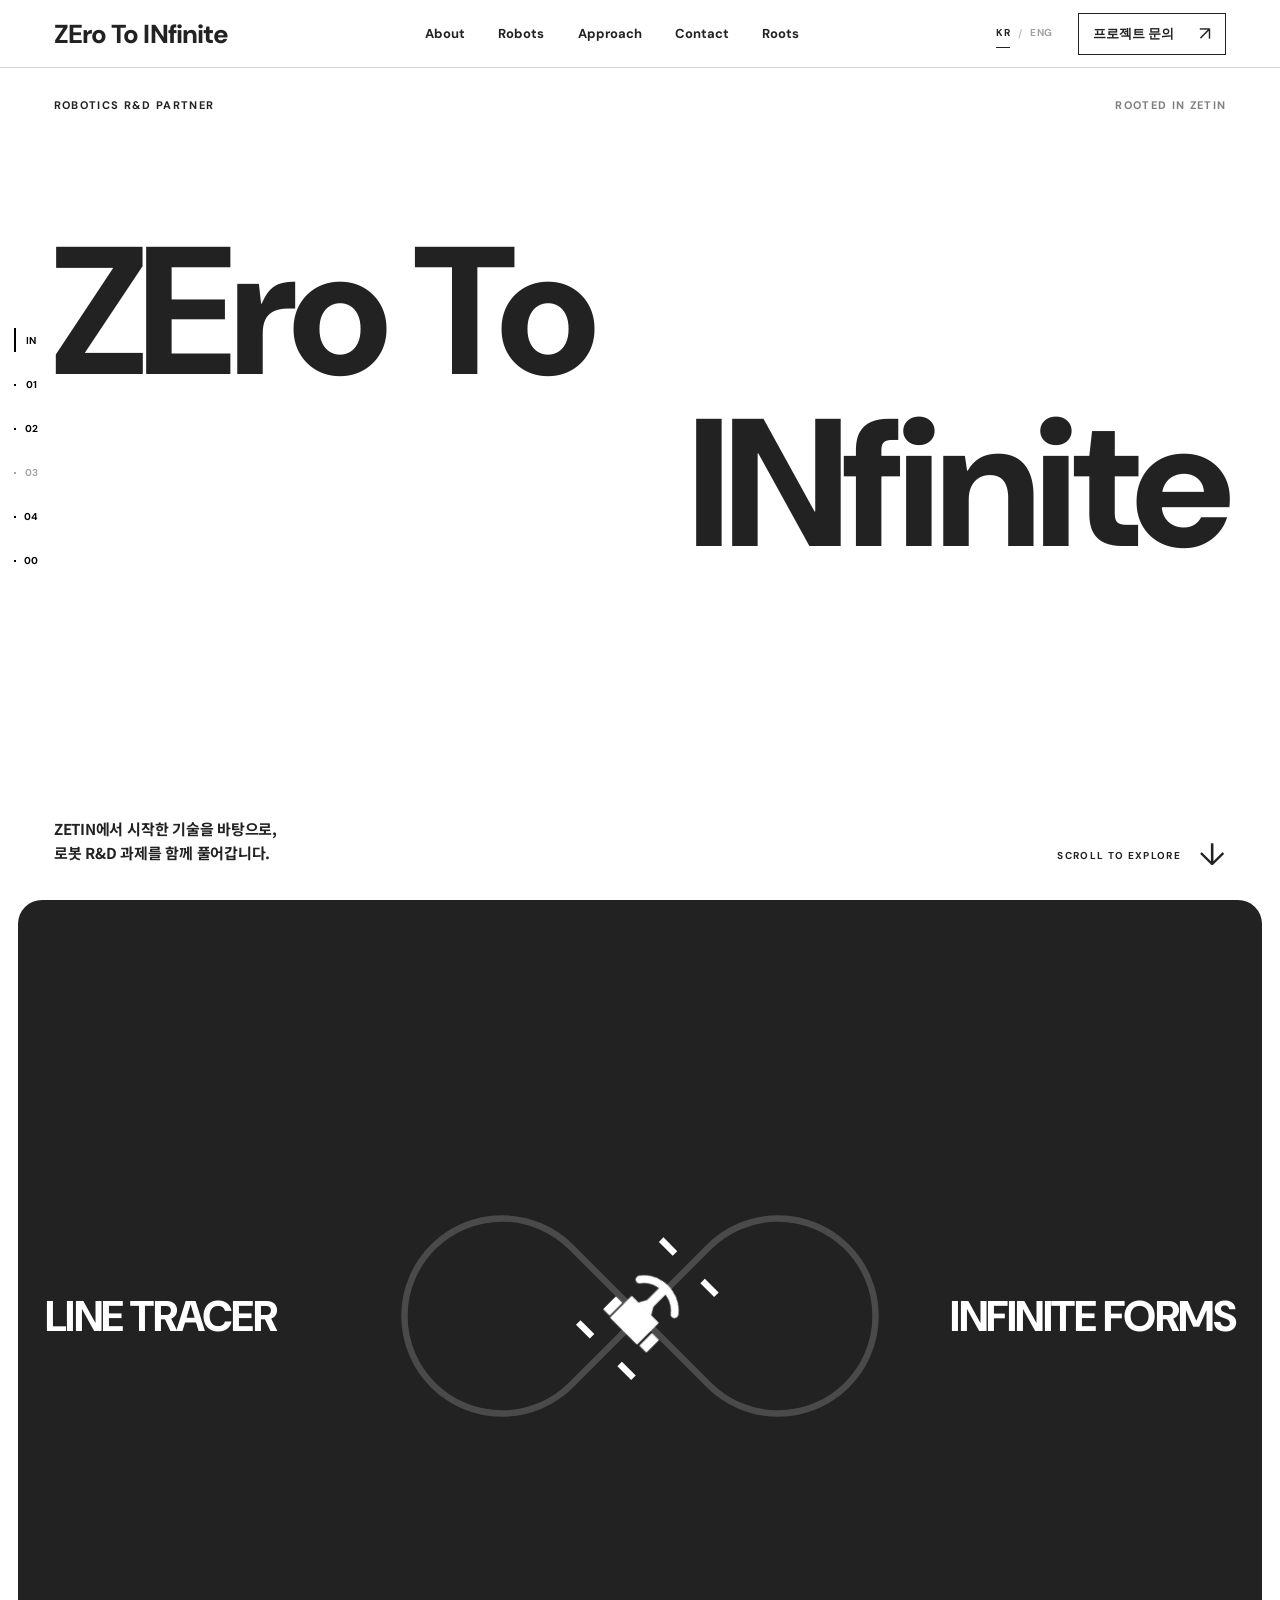
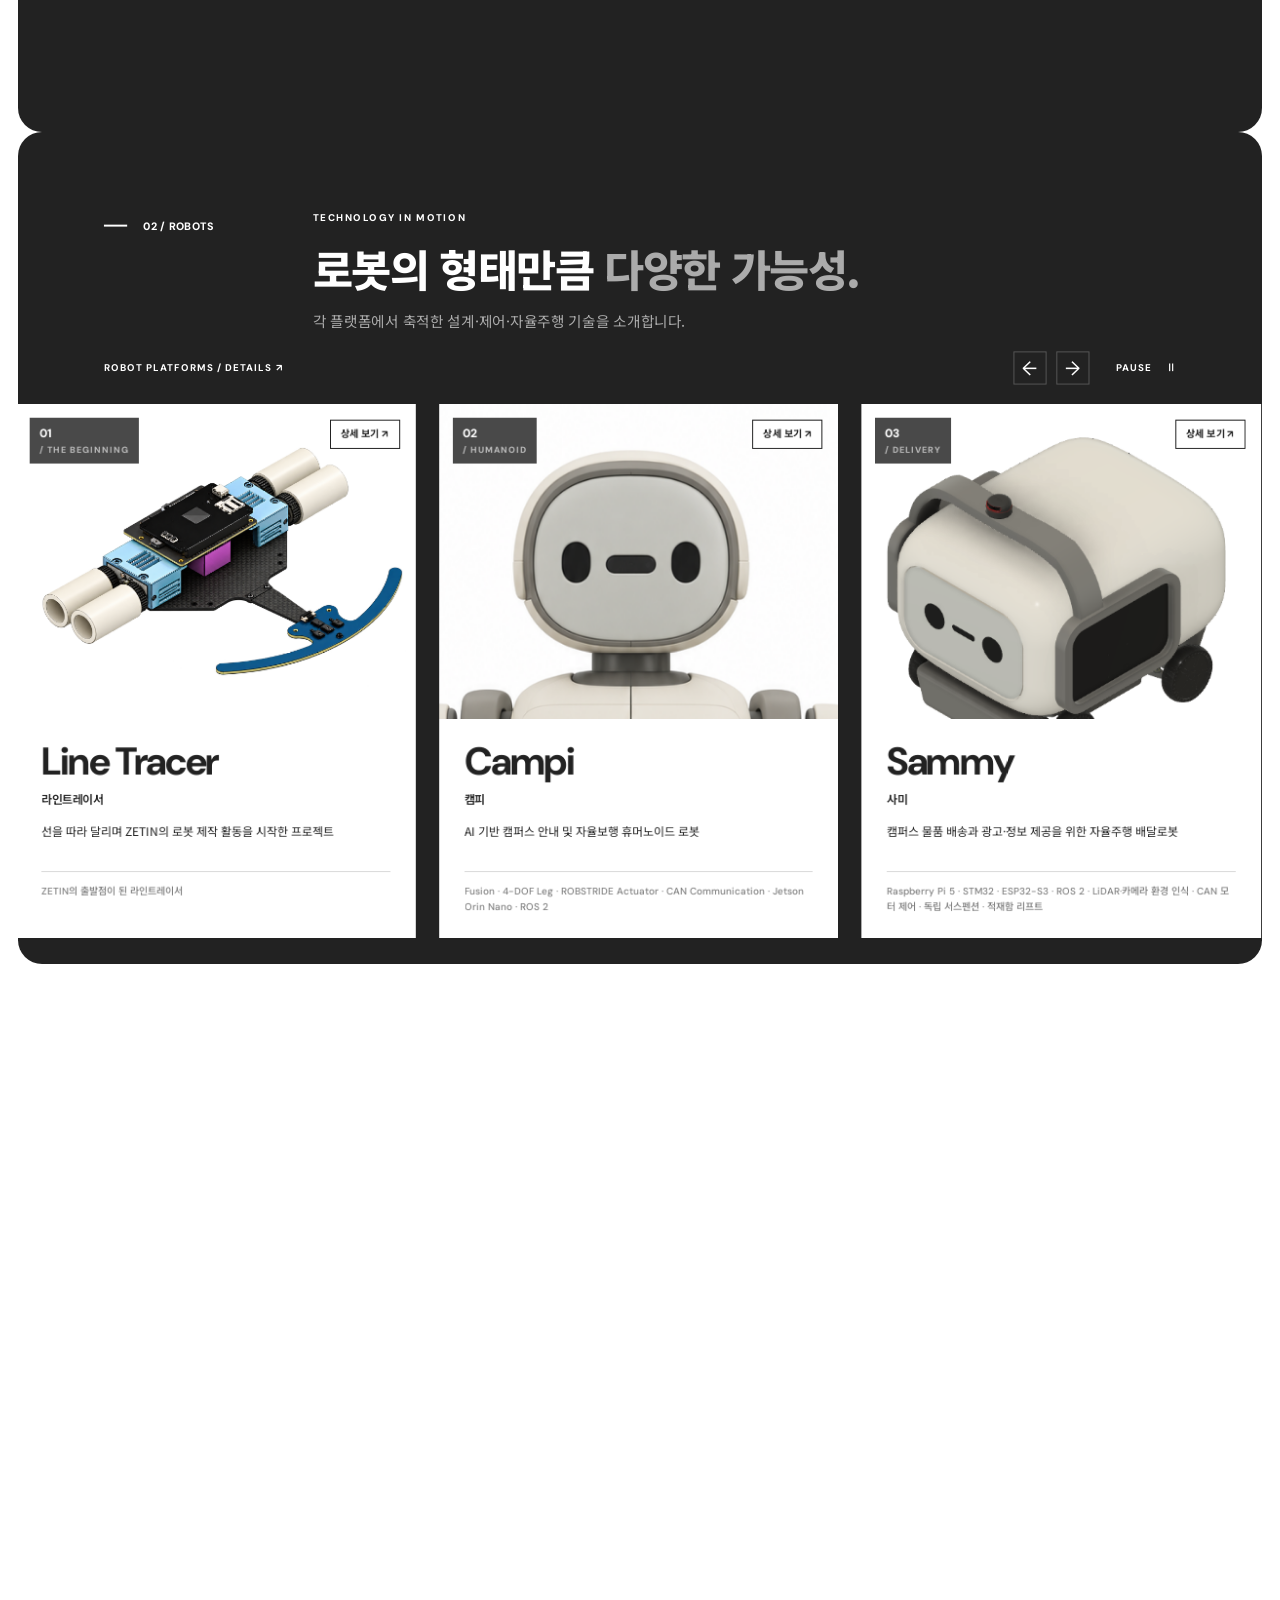
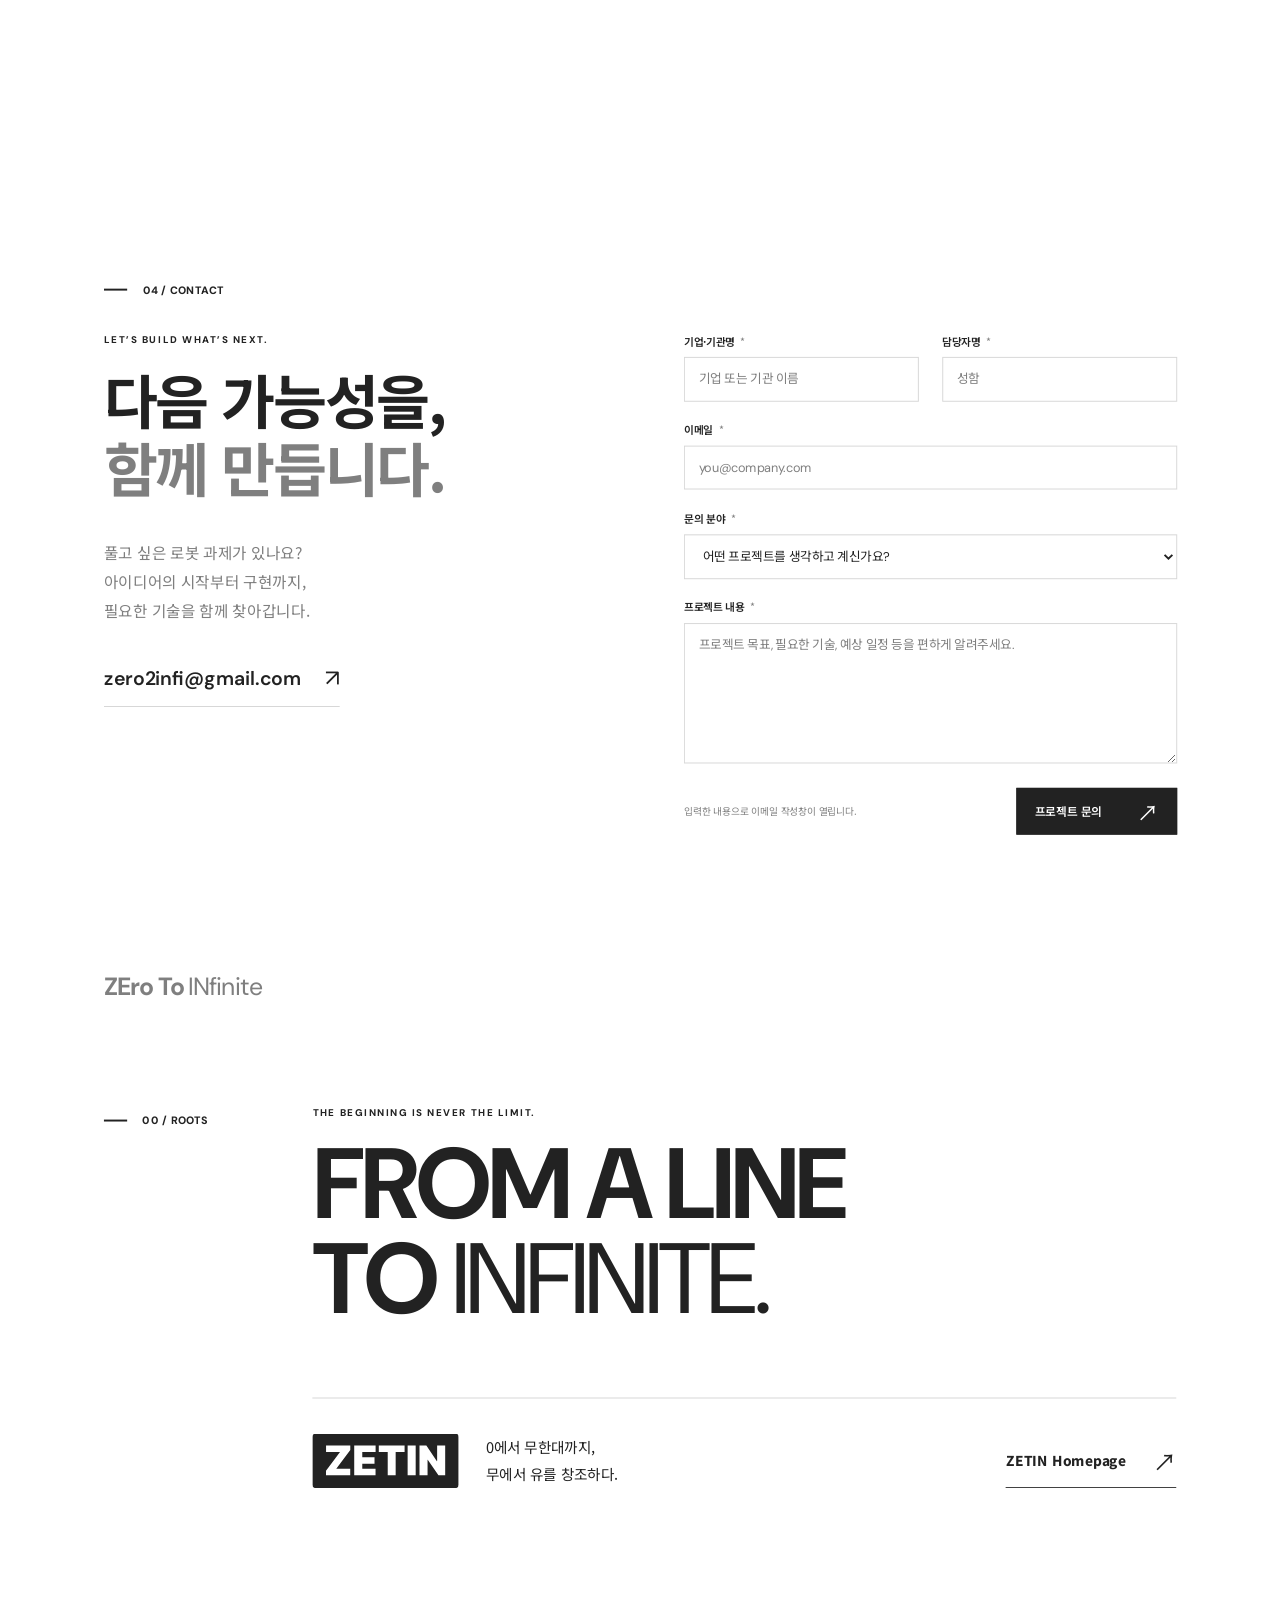
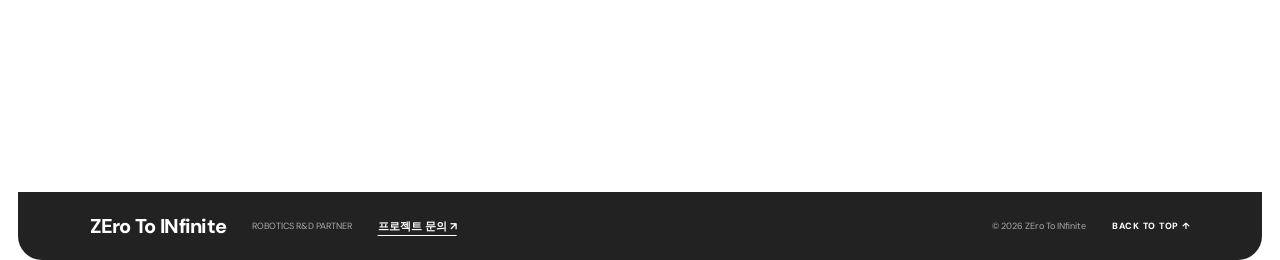
==== commit 96b06212: "Restore section scrolling and remove render caption" ====
--- a/index.html
+++ b/index.html
@@ -10,7 +10,7 @@
   <link rel="preconnect" href="https://fonts.gstatic.com" crossorigin>
   <link href="https://fonts.googleapis.com/css2?family=DM+Sans:wght@400;500;600;700;800&family=Noto+Sans+KR:wght@400;500;600;700;800&display=swap" rel="stylesheet">
   <link rel="stylesheet" href="./styles.css?v=20261026-2">
-  <link rel="stylesheet" href="./page-motion.css?v=20261030-1">
+  <link rel="stylesheet" href="./page-motion.css?v=20261030-2">
   <link rel="alternate" hreflang="ko" href="https://zetin-coop.github.io/">
   <link rel="alternate" hreflang="en" href="https://zetin-coop.github.io/en/">
   <script src="./language.js?v=20261024-5" type="module"></script>
@@ -89,7 +89,6 @@
           <div class="robot-details"><div class="robot-name"><h3 id="ddung-title">DDUNGI <small>뚱이</small></h3><span>↗</span></div><p class="robot-description">험지주행에 특화된 6WD 4WS 재난 로봇</p><div class="robot-meta"><div><h4>TECHNOLOGY</h4><p>Rocker-Bogie 서스펜션 · Ackermann 4WS · Jetson Orin Nano · ROS 2 · CAN · Sensor Fusion · Ball-lock Tool Changer · 도구별 FSM 제어</p></div><div><h4>NEXT DIRECTION</h4><p>험지 주행 안정성·내구성 개선, 환경 인식 기반 자율주행·장애물 회피 구현, 교체형 작업 도구 확장을 통한 다양한 재난 대응 임무 수행</p></div></div></div>
         </article>
       </div>
-      <p class="visual-note">* 로봇 이미지는 각 플랫폼의 디자인 렌더링입니다.</p>
     </div></section>
 
     <section class="approach section-pad" id="approach" aria-labelledby="approach-title"><div class="panel-content">
--- a/page-motion.css
+++ b/page-motion.css
@@ -219,11 +219,6 @@
 .viewport-deck #main>.club{border-top:0}
 .viewport-deck .section-overline,.viewport-deck .robots .section-overline,.viewport-deck .club-inner>div:nth-child(2)>p{font-size:10px;line-height:1.4;margin:0 0 clamp(9px,1.5svh,18px)}
 html.viewport-deck.is-section-traveling{scroll-behavior:auto!important;scroll-snap-type:none!important}
-/* Mouse/trackpad input remains continuous instead of snapping to a whole scene. */
-@media(hover:hover) and (pointer:fine){
-  html.viewport-deck{scroll-snap-type:none;scroll-behavior:auto}
-  .viewport-deck #main>section{scroll-snap-stop:normal}
-}
 @media(max-width:760px){
   .viewport-deck .section-label,.viewport-deck .robots .section-label{margin-bottom:12px}
   .viewport-deck .section-overline,.viewport-deck .robots .section-overline,.viewport-deck .club-inner>div:nth-child(2)>p{font-size:9px;margin-bottom:8px}
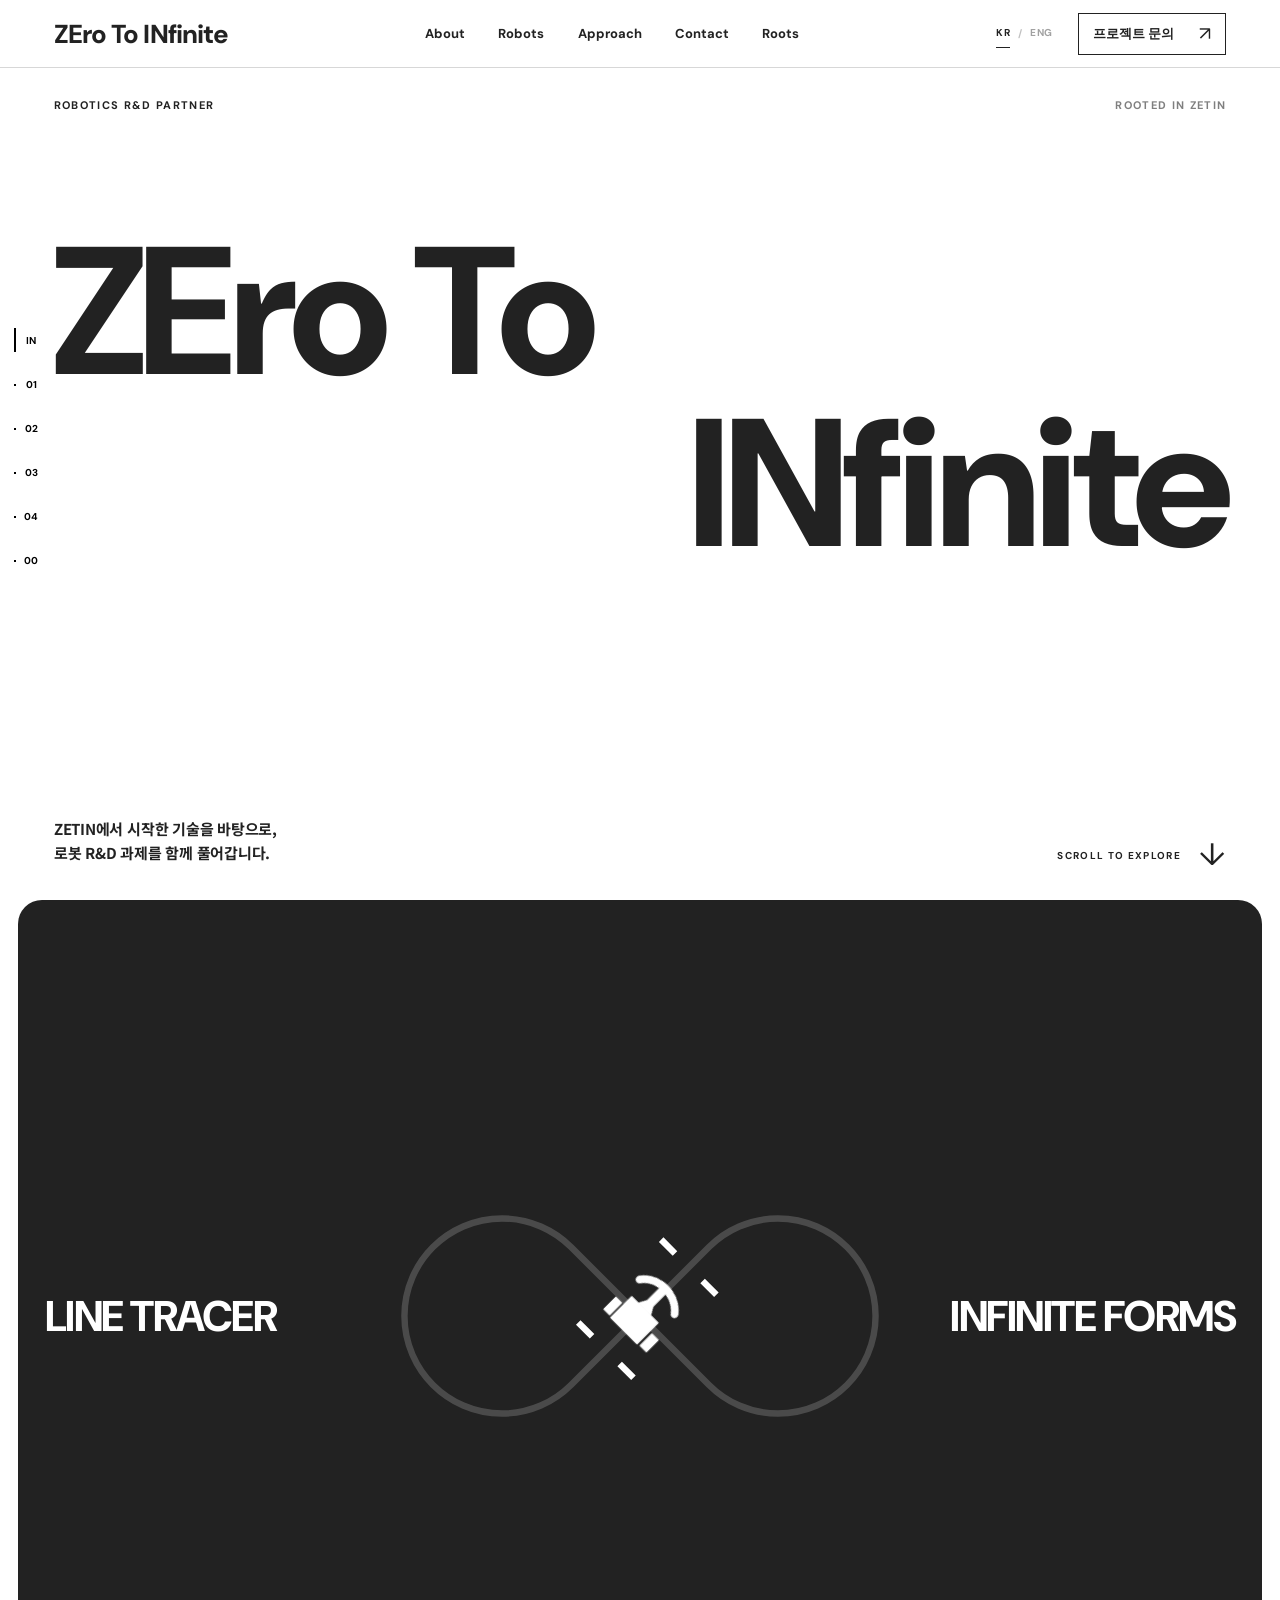
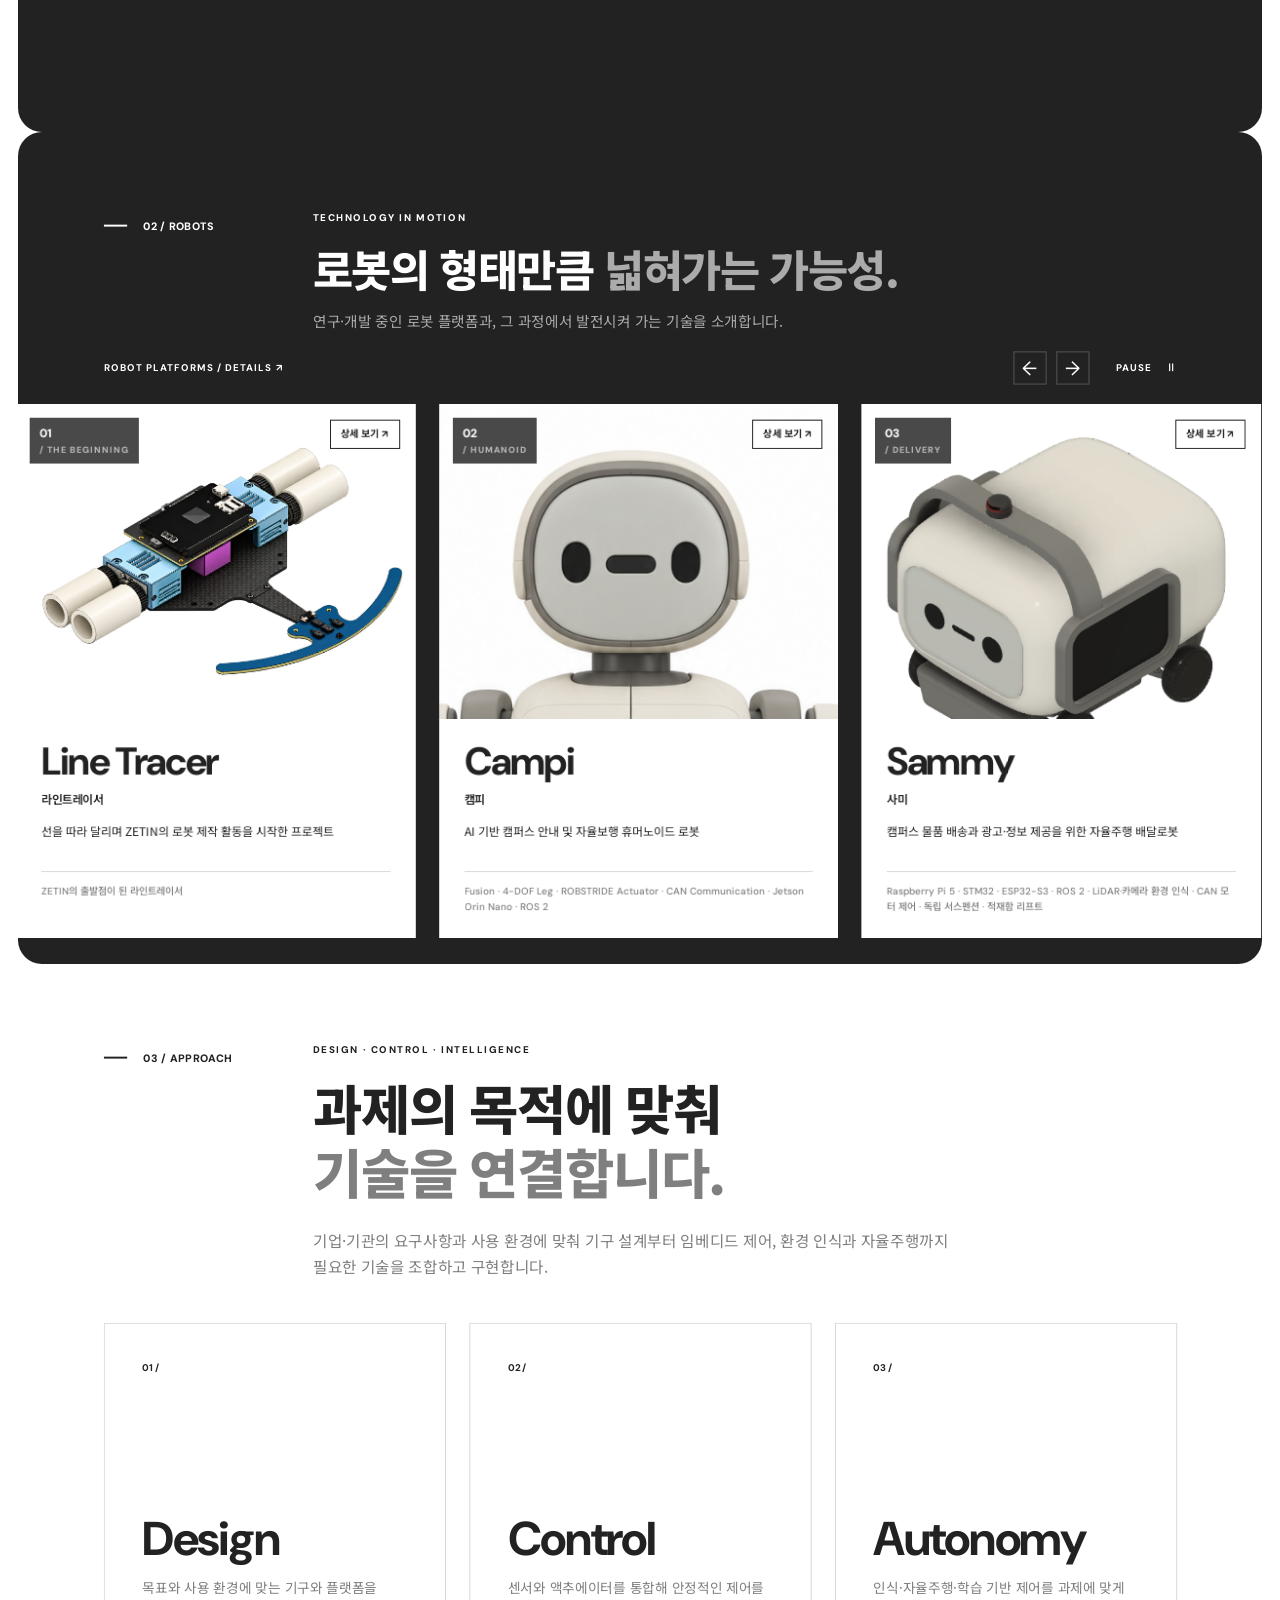
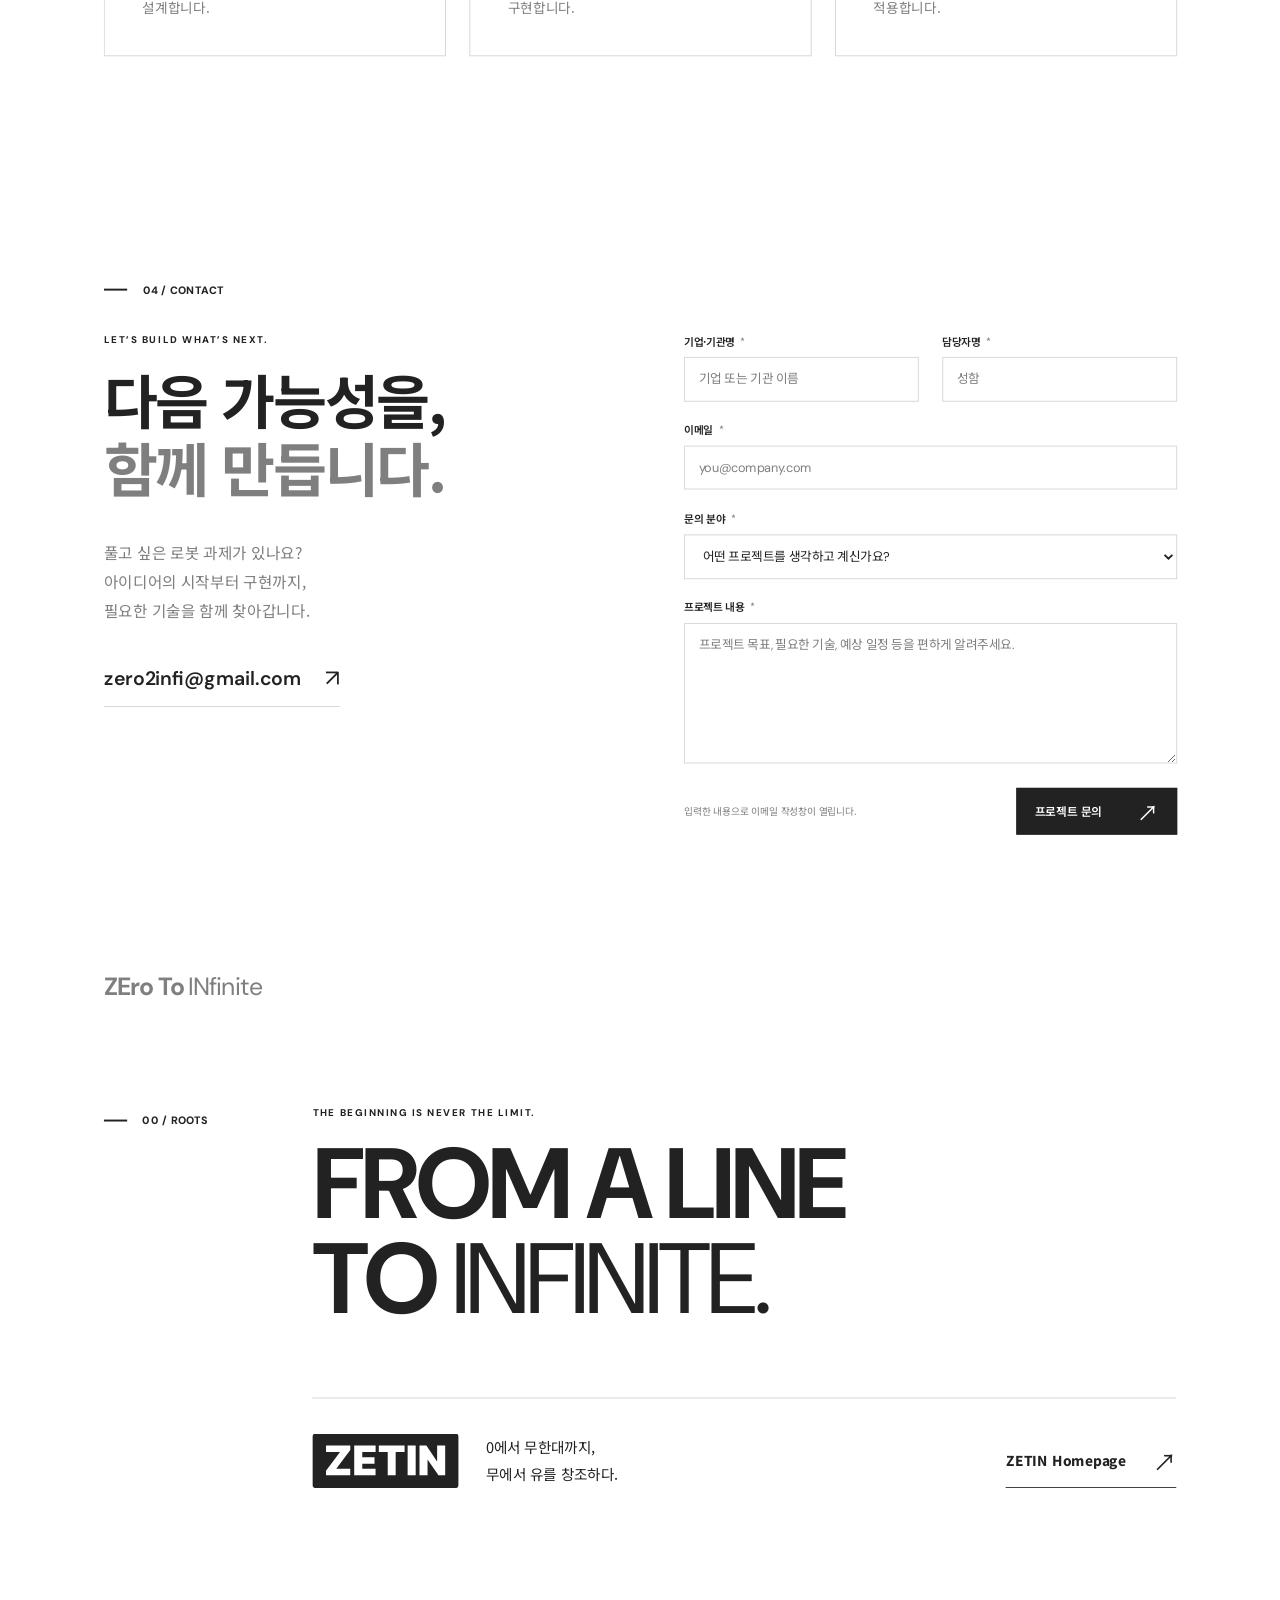
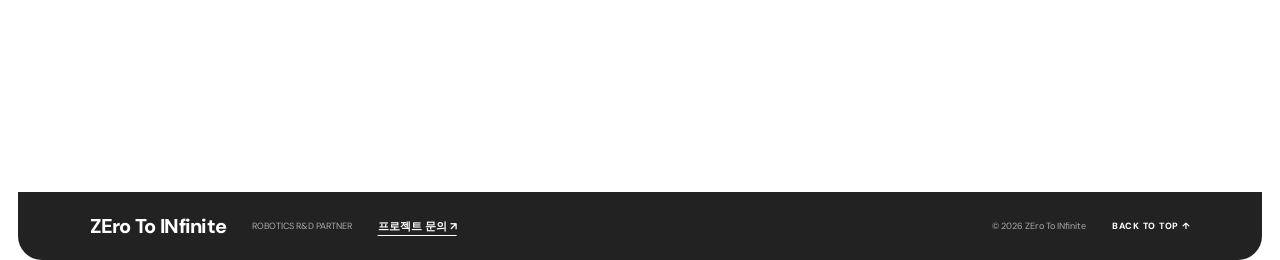
==== commit b56e4fe0: "Describe robots as ongoing research and development" ====
--- a/index.html
+++ b/index.html
@@ -55,7 +55,7 @@
     </div></section>
 
     <section class="robots section-pad" id="robots" aria-labelledby="robots-title"><div class="panel-content">
-      <div class="section-grid robots-intro"><div class="section-label"><span class="marker"></span> 02 / ROBOTS</div><div class="section-content"><p class="section-overline">TECHNOLOGY IN MOTION</p><h2 id="robots-title">로봇의 형태만큼 <span>다양한 가능성.</span></h2><p class="robots-lead">각 플랫폼에서 축적한 설계·제어·자율주행 기술을 소개합니다.</p></div></div>
+      <div class="section-grid robots-intro"><div class="section-label"><span class="marker"></span> 02 / ROBOTS</div><div class="section-content"><p class="section-overline">TECHNOLOGY IN MOTION</p><h2 id="robots-title">로봇의 형태만큼 <span>넓혀가는 가능성.</span></h2><p class="robots-lead">연구·개발 중인 로봇 플랫폼과, 그 과정에서 발전시켜 가는 기술을 소개합니다.</p></div></div>
       <div class="marquee-toolbar"><span>ROBOT PLATFORMS</span><button type="button" class="marquee-toggle" aria-controls="robot-list" aria-label="로봇 자동 흐름 일시정지"><span data-marquee-label>PAUSE</span><span data-marquee-icon aria-hidden="true">Ⅱ</span></button></div>
       <div class="robot-list robot-marquee" id="robot-list" role="region" aria-label="로봇 프로젝트, 자동으로 흐르는 갤러리">
         <article class="robot-row origin-project" aria-labelledby="line-tracer-title">
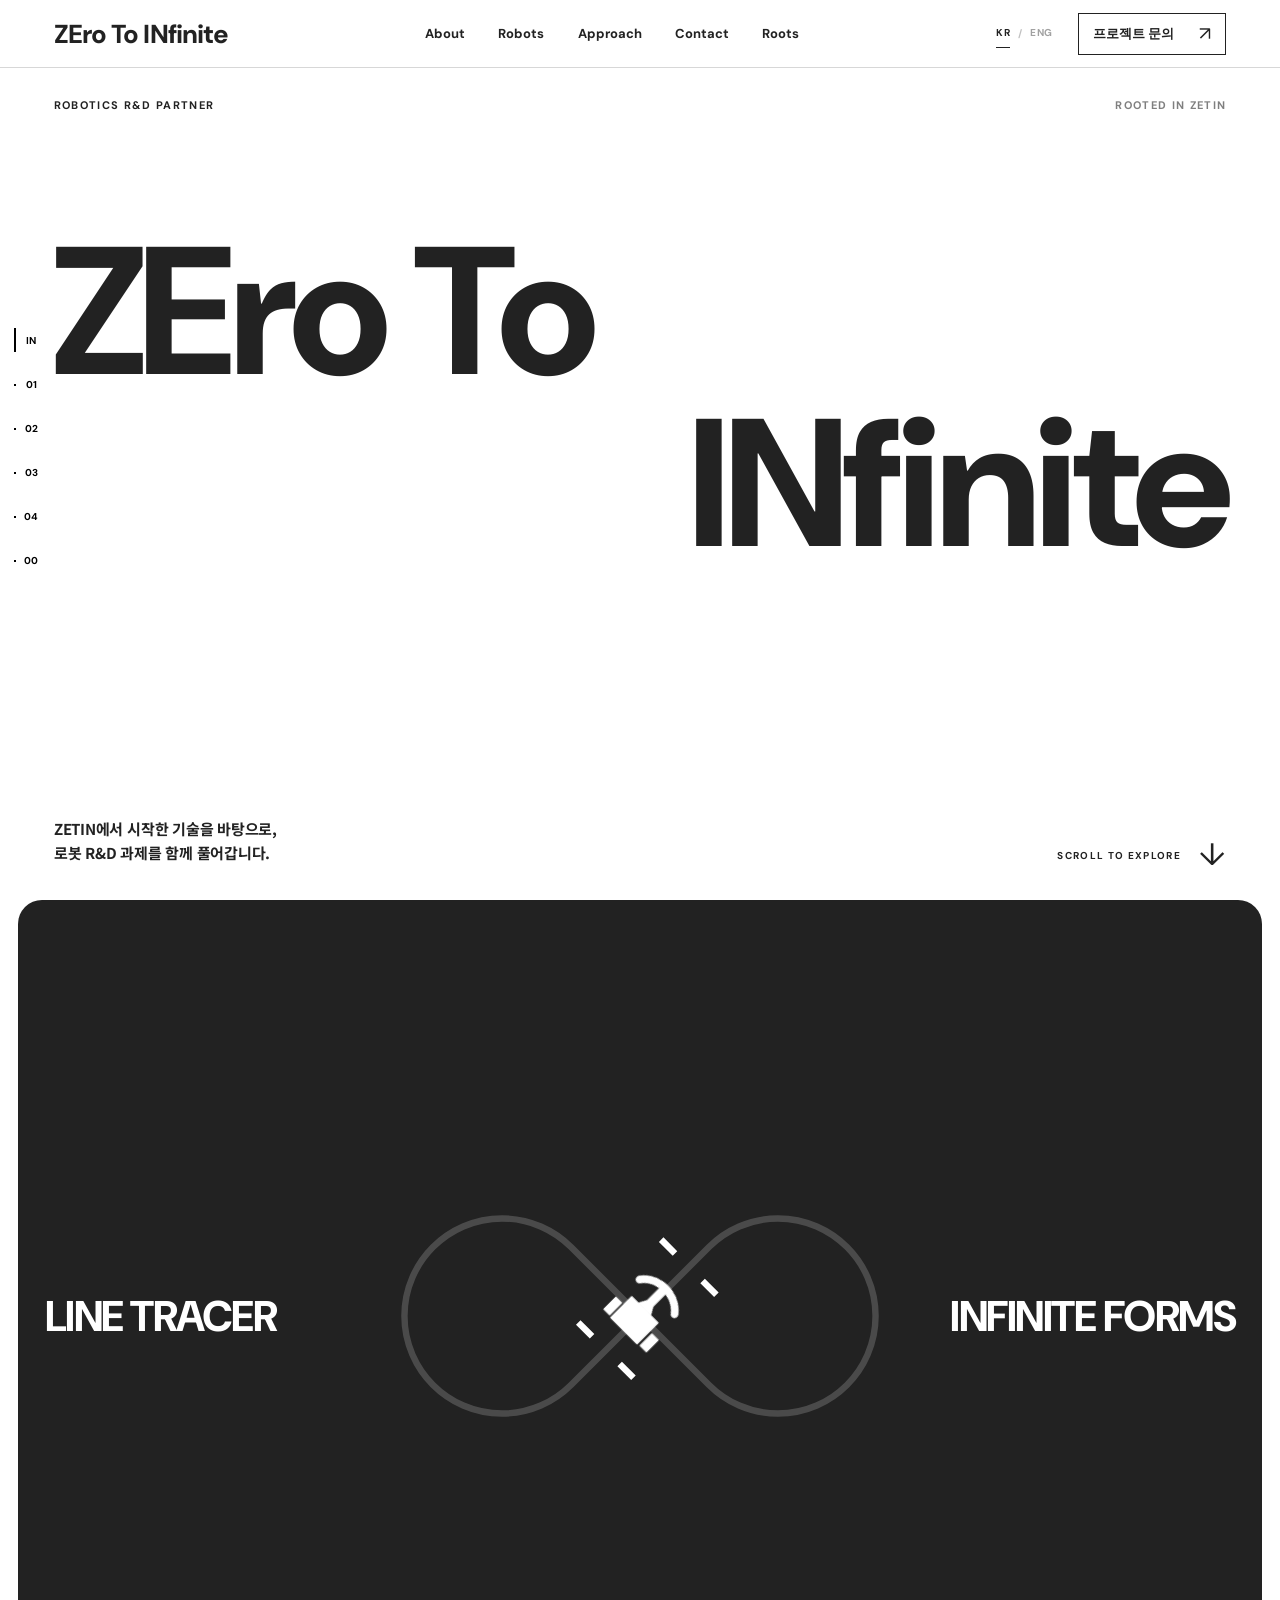
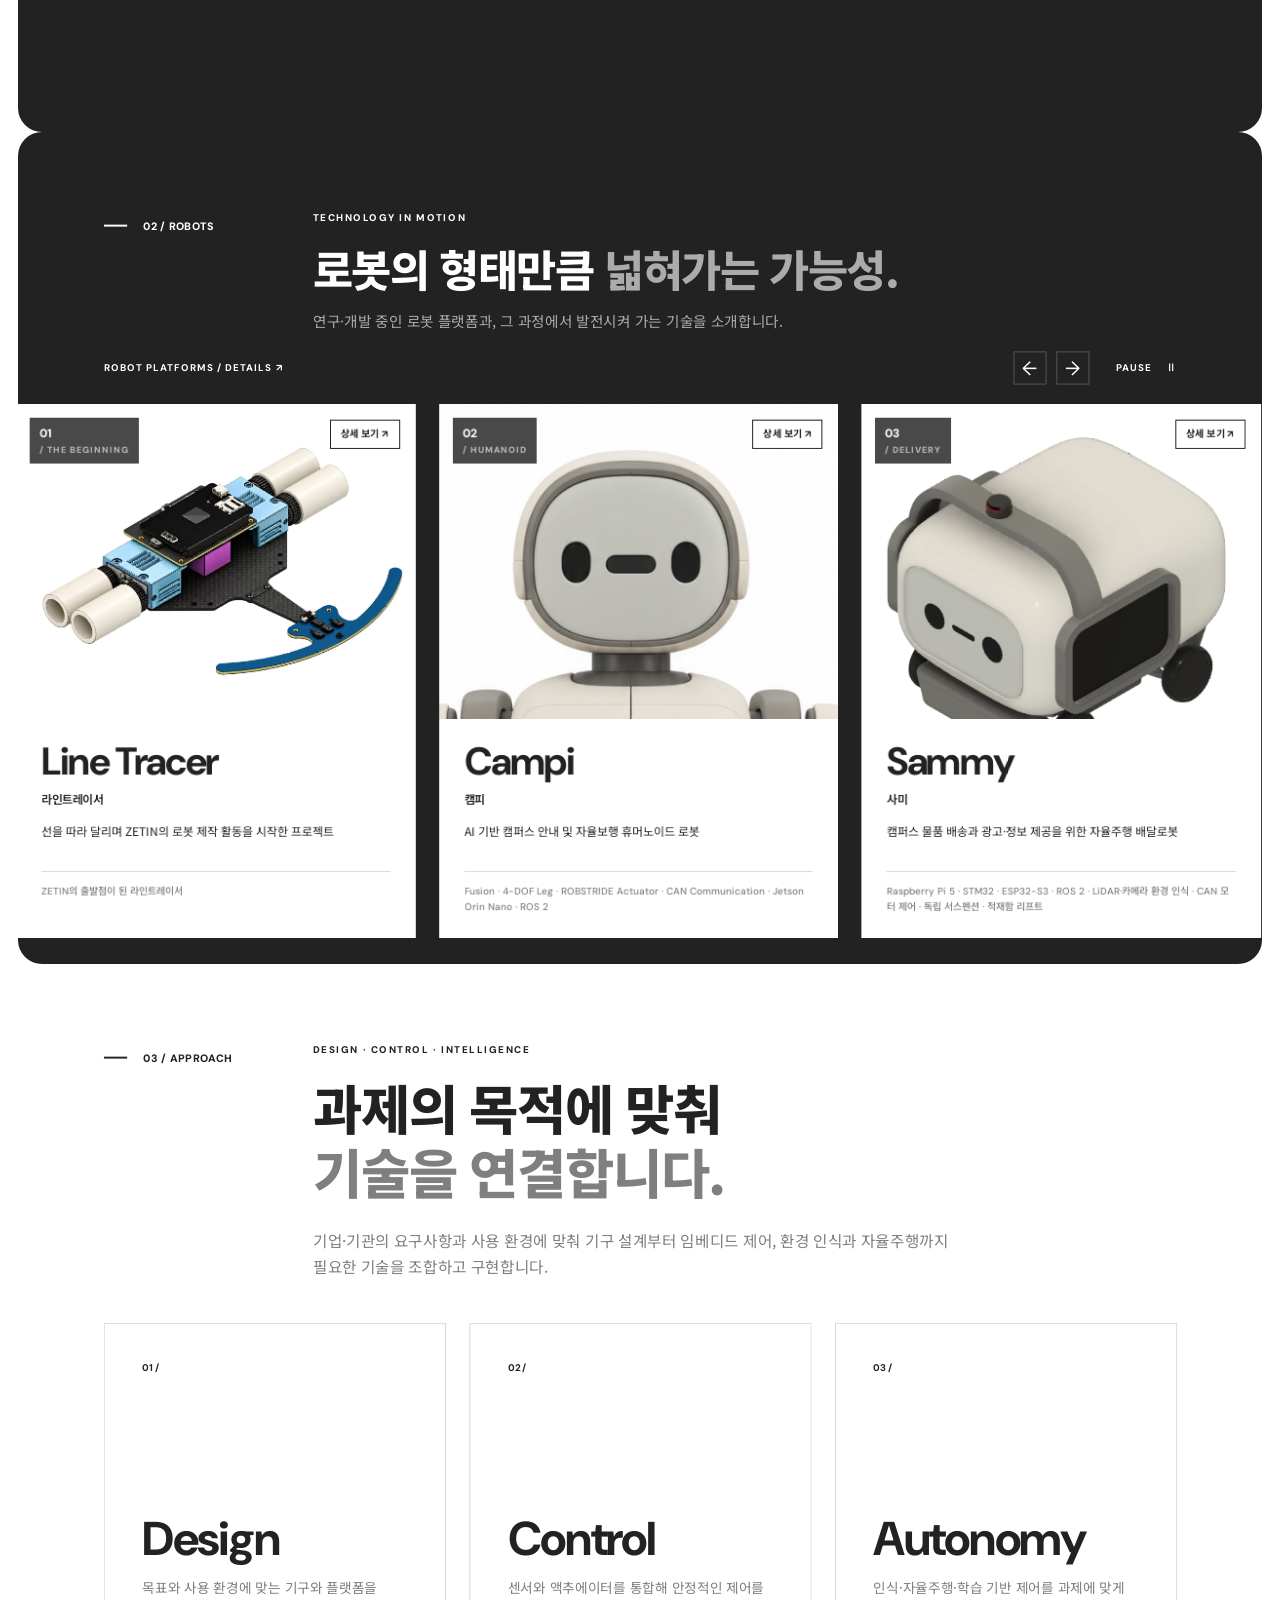
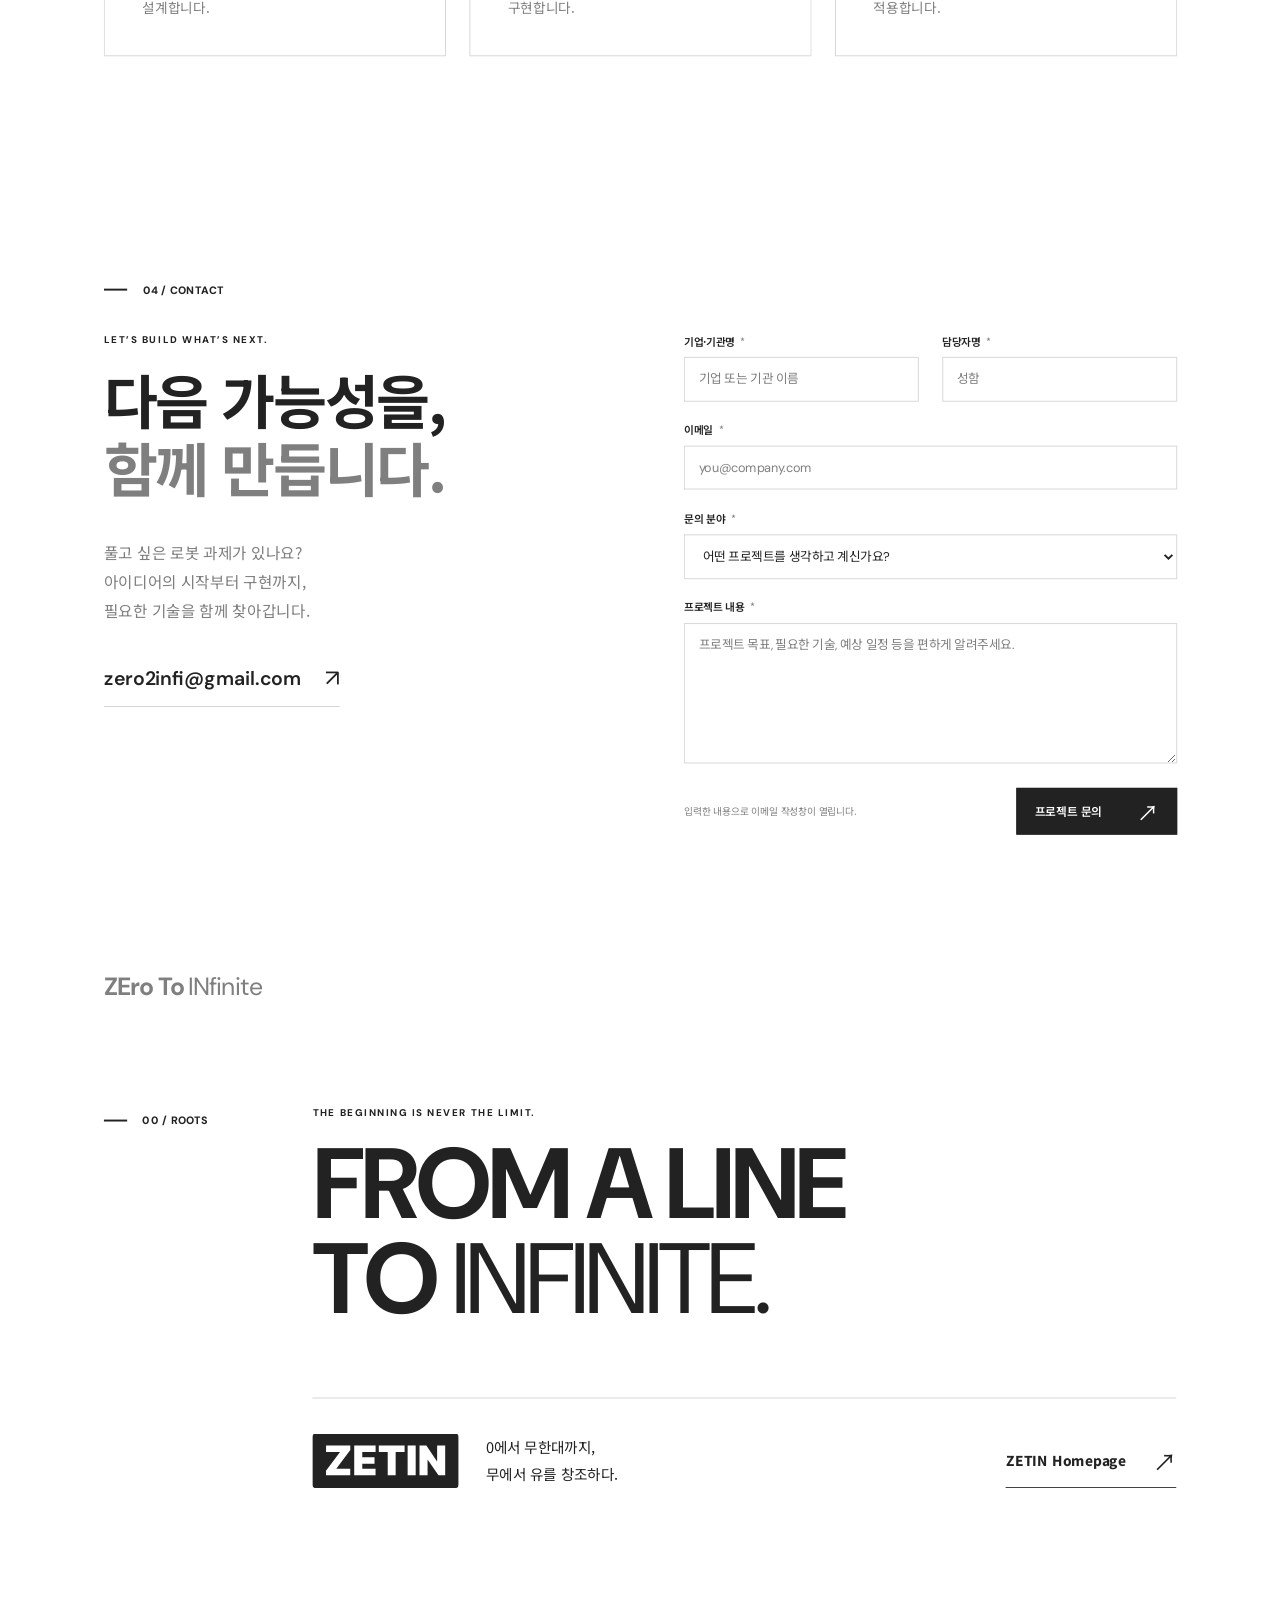
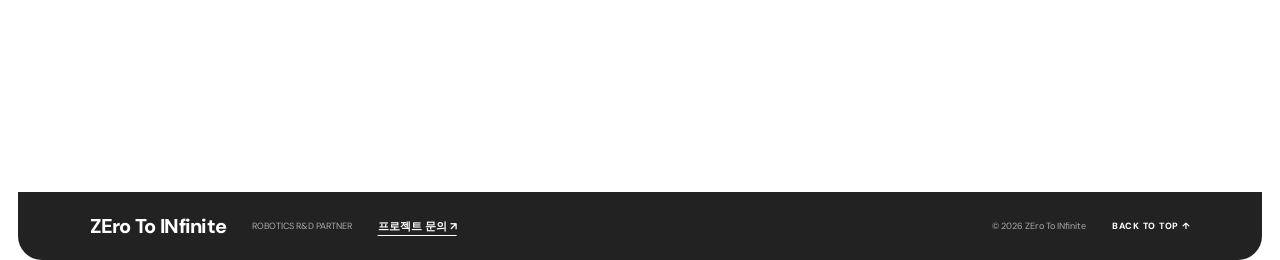
==== commit 07d38c03: "Use updated Buzzer housing render in robot gallery" ====
--- a/index.html
+++ b/index.html
@@ -10,7 +10,7 @@
   <link rel="preconnect" href="https://fonts.gstatic.com" crossorigin>
   <link href="https://fonts.googleapis.com/css2?family=DM+Sans:wght@400;500;600;700;800&family=Noto+Sans+KR:wght@400;500;600;700;800&display=swap" rel="stylesheet">
   <link rel="stylesheet" href="./styles.css?v=20261026-2">
-  <link rel="stylesheet" href="./page-motion.css?v=20261030-2">
+  <link rel="stylesheet" href="./page-motion.css?v=20261101-1">
   <link rel="alternate" hreflang="ko" href="https://zetin-coop.github.io/">
   <link rel="alternate" hreflang="en" href="https://zetin-coop.github.io/en/">
   <script src="./language.js?v=20261024-5" type="module"></script>
@@ -80,7 +80,7 @@
         </article>
         <article class="robot-row" aria-labelledby="buzzer-title">
           <div class="robot-number">05 <span>/ QUADCOPTER</span></div>
-          <div class="robot-visual robot-render"><svg class="robot-render-crop robot-portrait robot-portrait-buzzer" viewBox="0 0 1086 724" data-detail-window="0 0 1086 724" preserveAspectRatio="xMidYMid meet" role="img" aria-label="버저 쿼드콥터의 왼쪽 디자인 이미지"><svg class="robot-render-window" width="1086" height="724" viewBox="0 0 1086 724" overflow="hidden"><image href="./assets/projects/buzzer-render.png" width="2172" height="724"/></svg></svg></div>
+          <div class="robot-visual robot-render"><svg class="robot-render-crop robot-portrait robot-portrait-buzzer" viewBox="0 0 1536 1024" data-detail-window="0 0 1536 1024" preserveAspectRatio="xMidYMid meet" role="img" aria-label="Drone Housing 설계를 바탕으로 렌더링한 버저 쿼드콥터"><svg class="robot-render-window" width="1536" height="1024" viewBox="0 0 1536 1024" overflow="hidden"><image href="./assets/projects/buzzer-housing-render.png" width="1536" height="1024"/></svg></svg></div>
           <div class="robot-details"><div class="robot-name"><h3 id="buzzer-title">Buzzer <small>버저</small></h3><span>↗</span></div><p class="robot-description">쿼드콥터 기반 다목적 드론 플랫폼</p><div class="robot-meta"><div><h4>TECHNOLOGY</h4><p>ESP32-S3 · Cascade PID · Sensor Fusion (Dual IMU + Magnetometer) · WiFi UDP Python Teleop</p></div><div><h4>NEXT DIRECTION</h4><p>카메라·물류·군집비행 등 다양한 활용 가능성 탐색 및 적용</p></div></div></div>
         </article>
         <article class="robot-row" aria-labelledby="ddung-title">
--- a/page-motion.css
+++ b/page-motion.css
@@ -634,7 +634,8 @@
 .viewport-deck .robot-marquee .robot-visual .robot-render-crop.robot-portrait{inset:auto;left:50%;top:0;width:auto;height:var(--portrait-height);aspect-ratio:var(--portrait-ratio);transform:translateX(-50%)}
 .robot-portrait-campi{--portrait-height:460%;--portrait-ratio:916 / 1716}
 .robot-portrait-sammy{--portrait-height:135%;--portrait-ratio:580 / 600}
-.robot-portrait-buzzer{--portrait-height:165%;--portrait-ratio:1086 / 724}
+.robot-portrait-buzzer{--portrait-height:165%;--portrait-ratio:1536 / 1024}
+.viewport-deck .robot-marquee .robot-visual .robot-render-crop.robot-portrait-buzzer{top:-18%}
 .robot-portrait-ddungi{--portrait-height:180%;--portrait-ratio:1114 / 942}
 .viewport-deck .robot-marquee .robot-visual .robot-render-crop.robot-portrait-hound{width:150%;height:auto;aspect-ratio:1792 / 877;top:100%;transform:translate(-50%,-40%)}
 
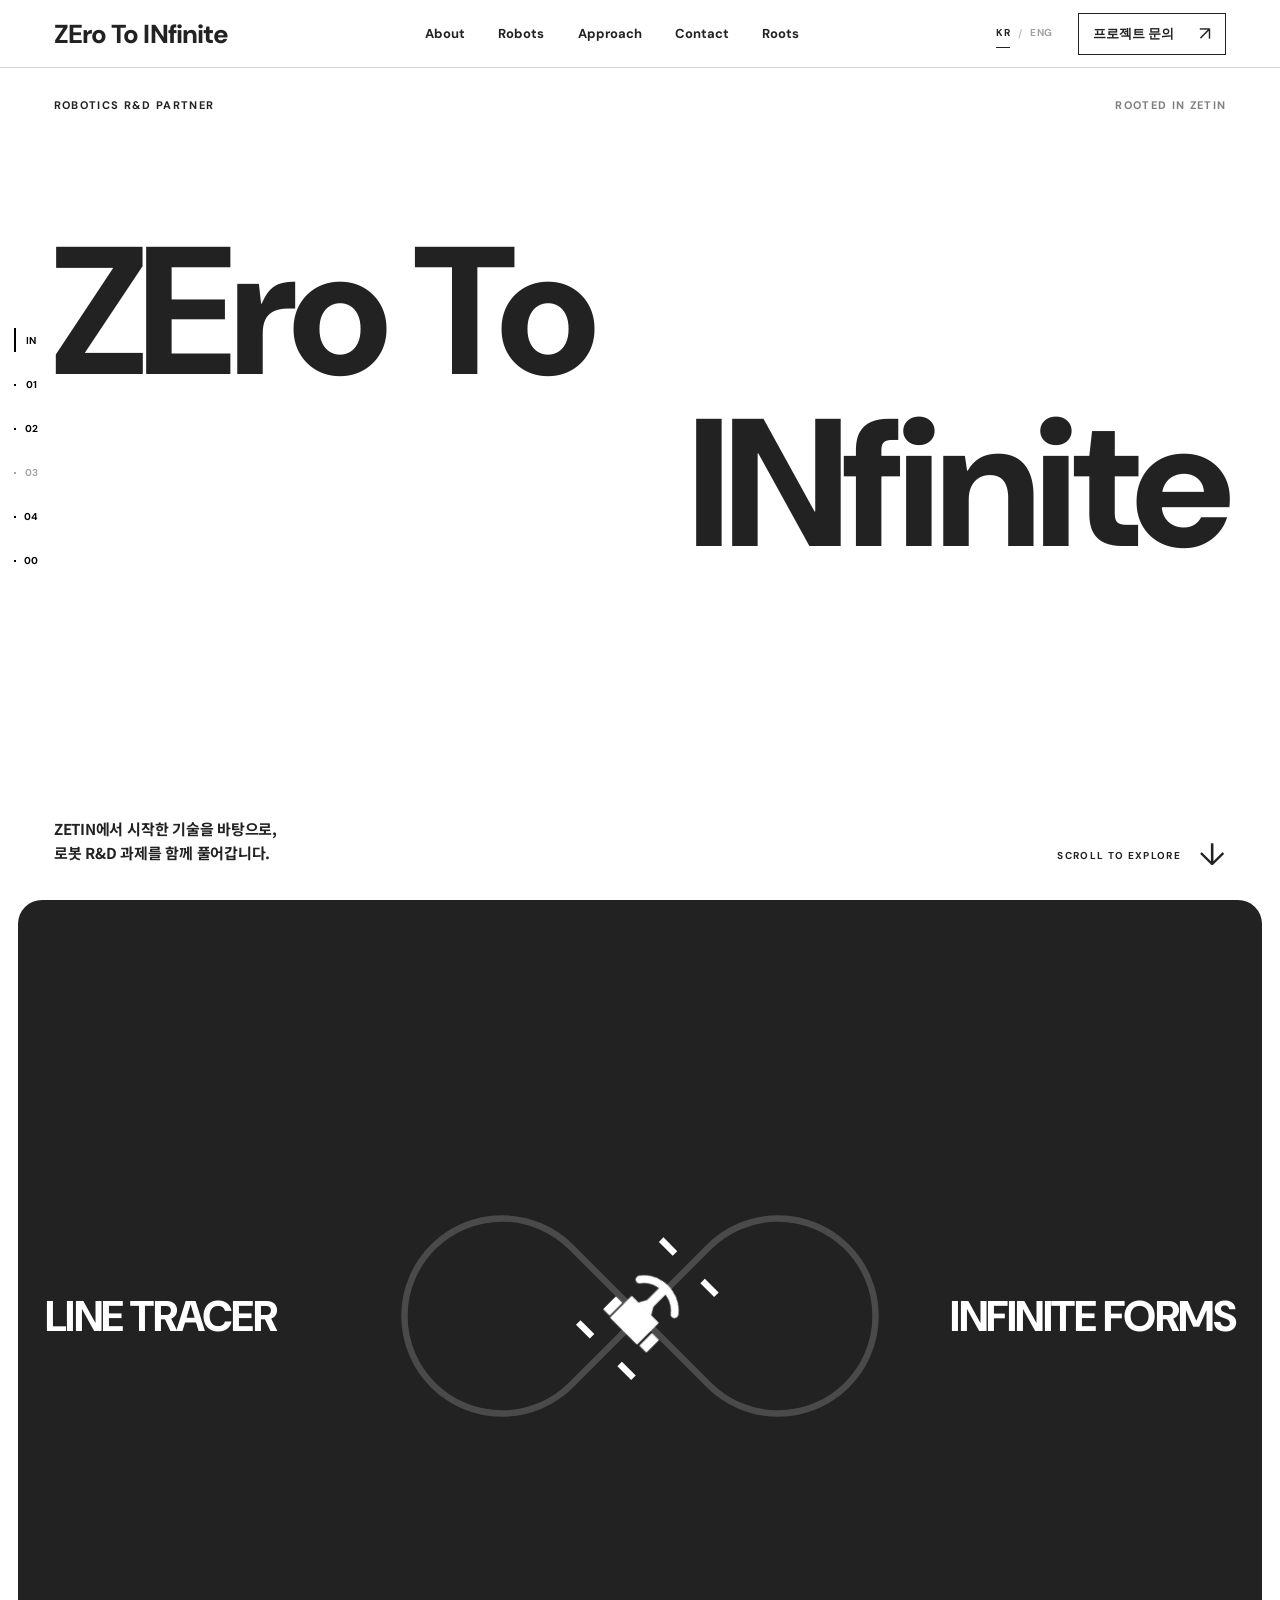
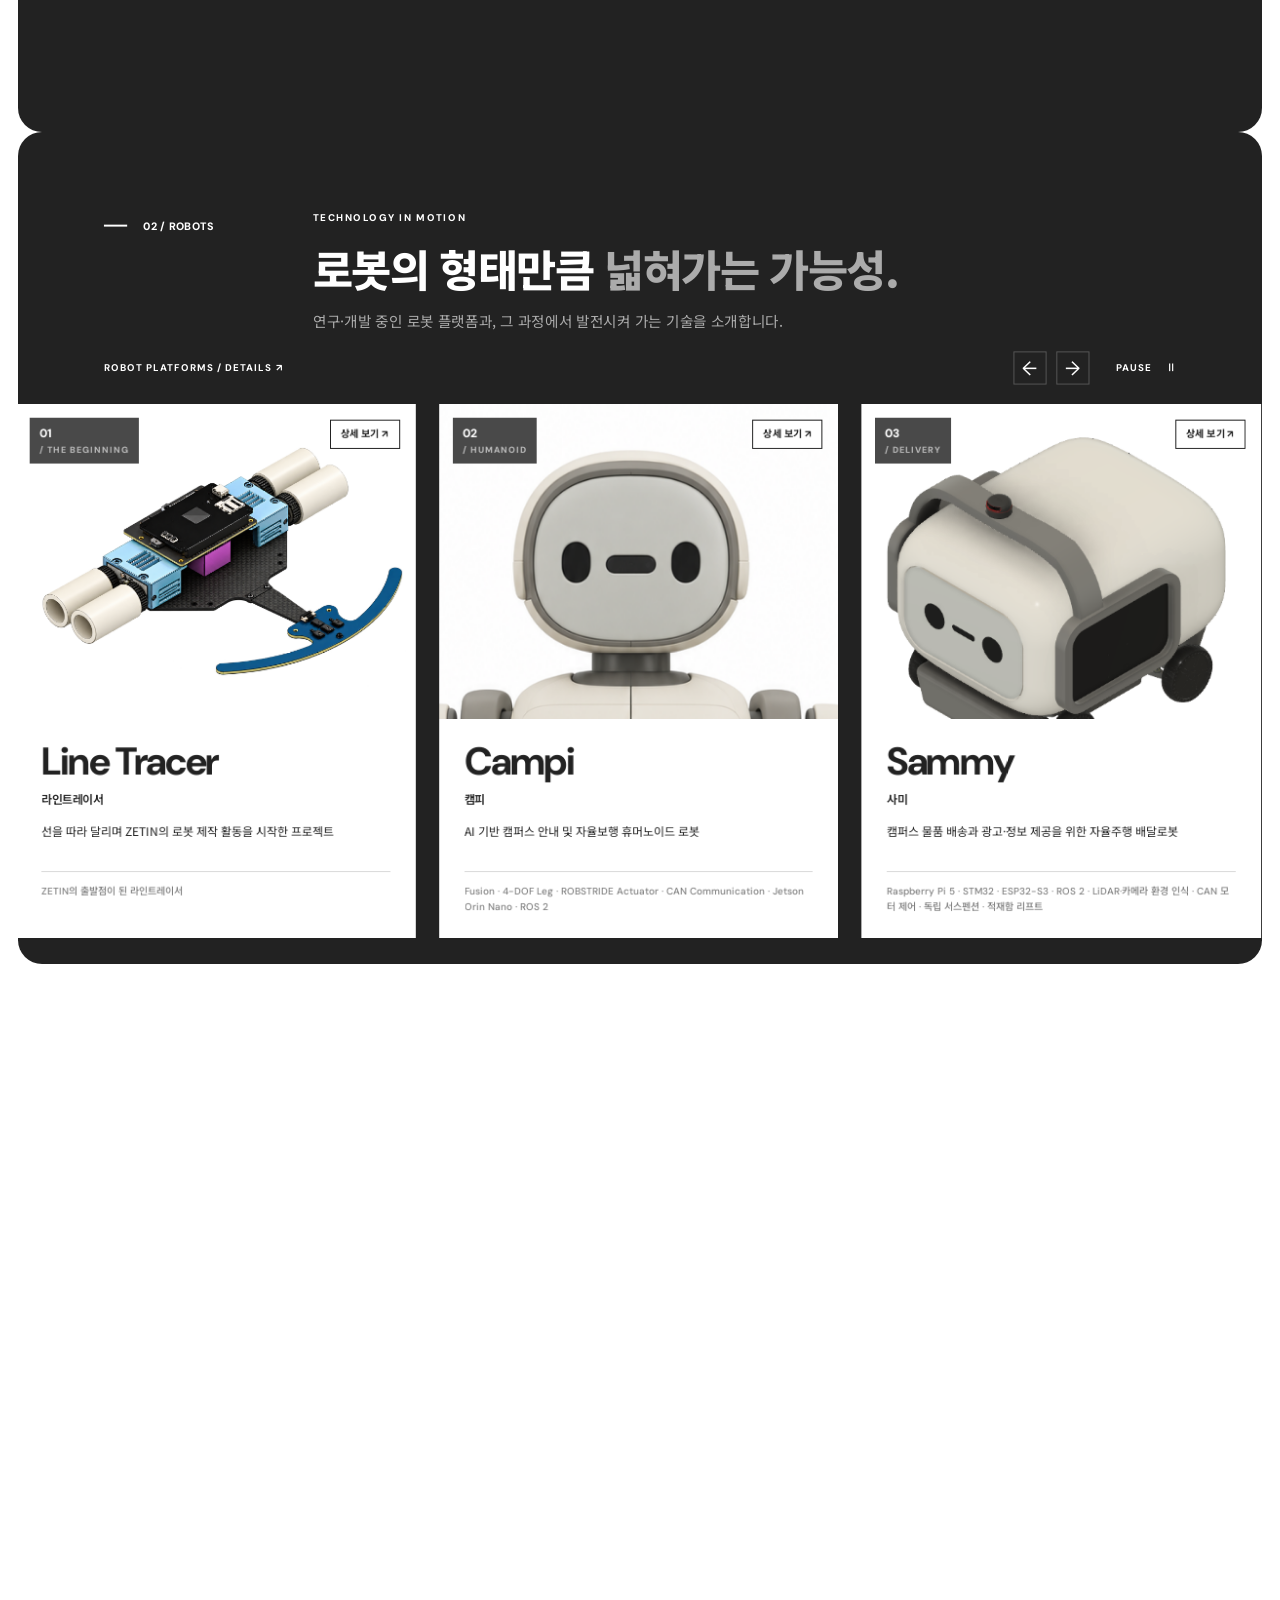
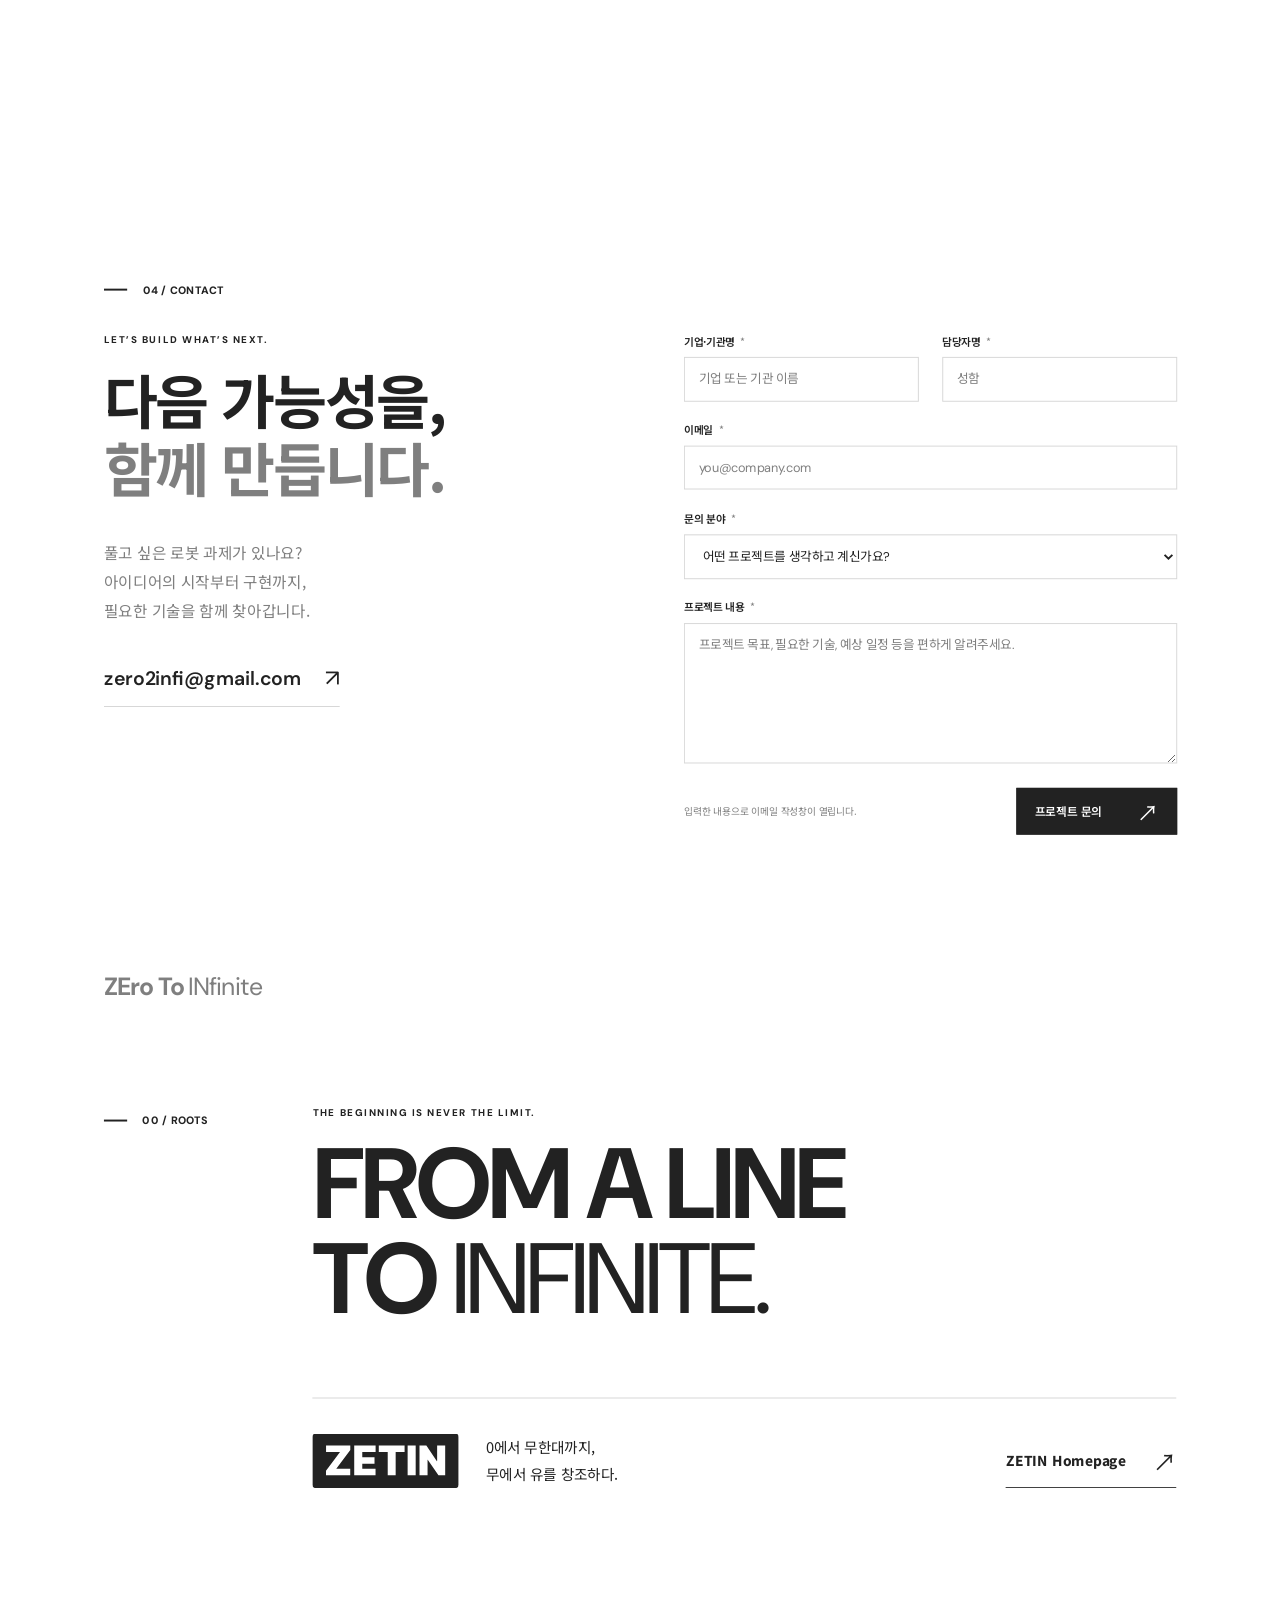
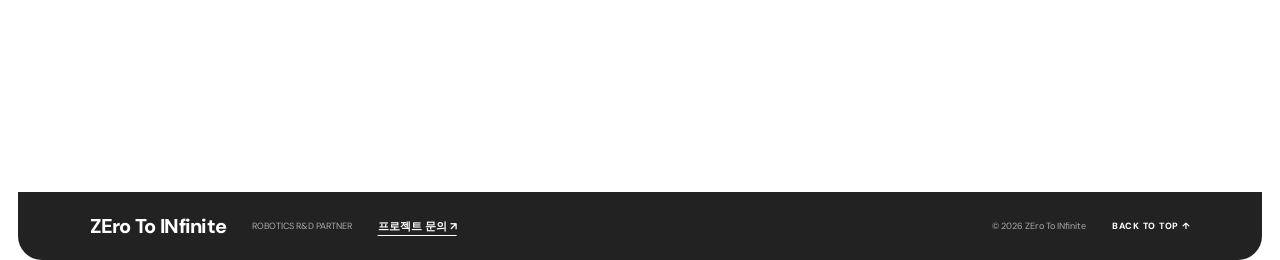
==== commit 6315de66: "Refresh ivory drone image cache in Korean page" ====
--- a/index.html
+++ b/index.html
@@ -80,7 +80,7 @@
         </article>
         <article class="robot-row" aria-labelledby="buzzer-title">
           <div class="robot-number">05 <span>/ QUADCOPTER</span></div>
-          <div class="robot-visual robot-render"><svg class="robot-render-crop robot-portrait robot-portrait-buzzer" viewBox="0 0 1536 1024" data-detail-window="0 0 1536 1024" preserveAspectRatio="xMidYMid meet" role="img" aria-label="Drone Housing 설계를 바탕으로 렌더링한 버저 쿼드콥터"><svg class="robot-render-window" width="1536" height="1024" viewBox="0 0 1536 1024" overflow="hidden"><image href="./assets/projects/buzzer-housing-render.png" width="1536" height="1024"/></svg></svg></div>
+          <div class="robot-visual robot-render"><svg class="robot-render-crop robot-portrait robot-portrait-buzzer" viewBox="0 0 1536 1024" data-detail-window="0 0 1536 1024" preserveAspectRatio="xMidYMid meet" role="img" aria-label="Drone Housing 설계를 바탕으로 렌더링한 버저 쿼드콥터"><svg class="robot-render-window" width="1536" height="1024" viewBox="0 0 1536 1024" overflow="hidden"><image href="./assets/projects/buzzer-housing-render.png?v=20261101-2" width="1536" height="1024"/></svg></svg></div>
           <div class="robot-details"><div class="robot-name"><h3 id="buzzer-title">Buzzer <small>버저</small></h3><span>↗</span></div><p class="robot-description">쿼드콥터 기반 다목적 드론 플랫폼</p><div class="robot-meta"><div><h4>TECHNOLOGY</h4><p>ESP32-S3 · Cascade PID · Sensor Fusion (Dual IMU + Magnetometer) · WiFi UDP Python Teleop</p></div><div><h4>NEXT DIRECTION</h4><p>카메라·물류·군집비행 등 다양한 활용 가능성 탐색 및 적용</p></div></div></div>
         </article>
         <article class="robot-row" aria-labelledby="ddung-title">
